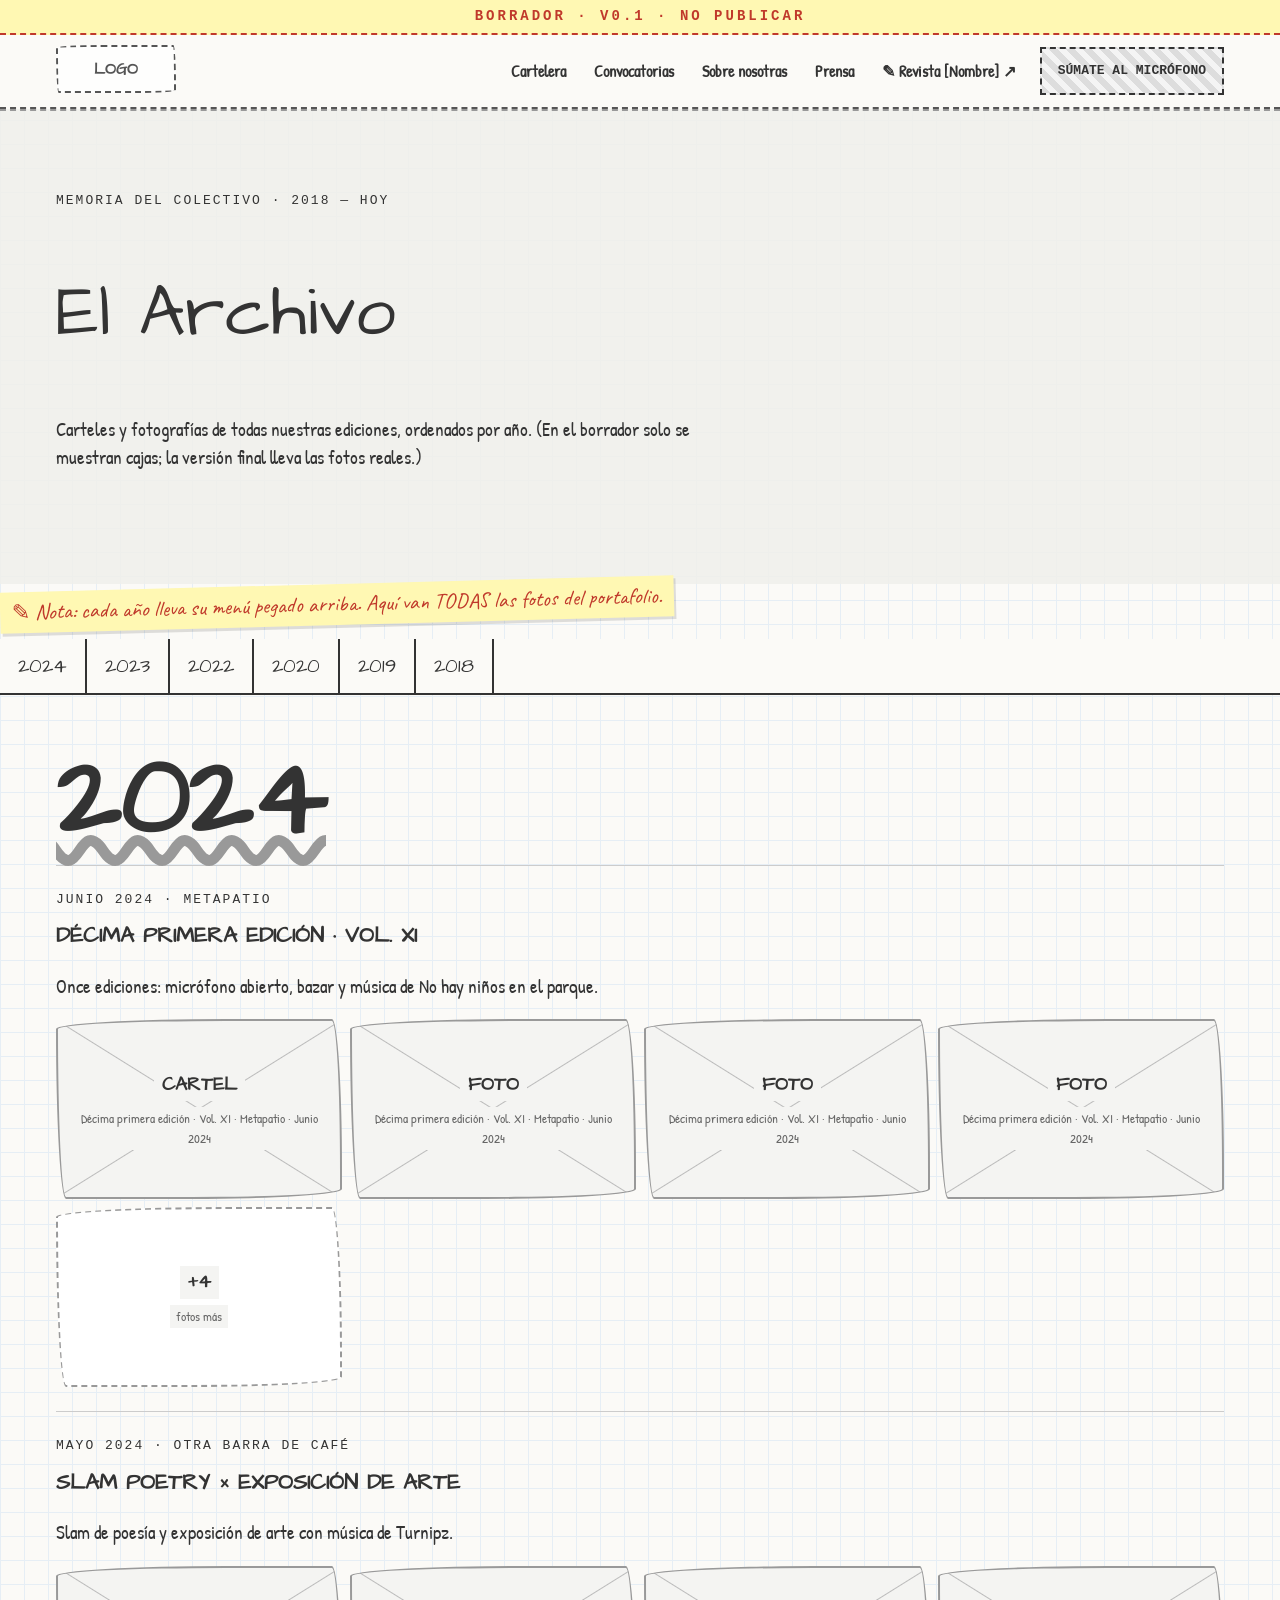
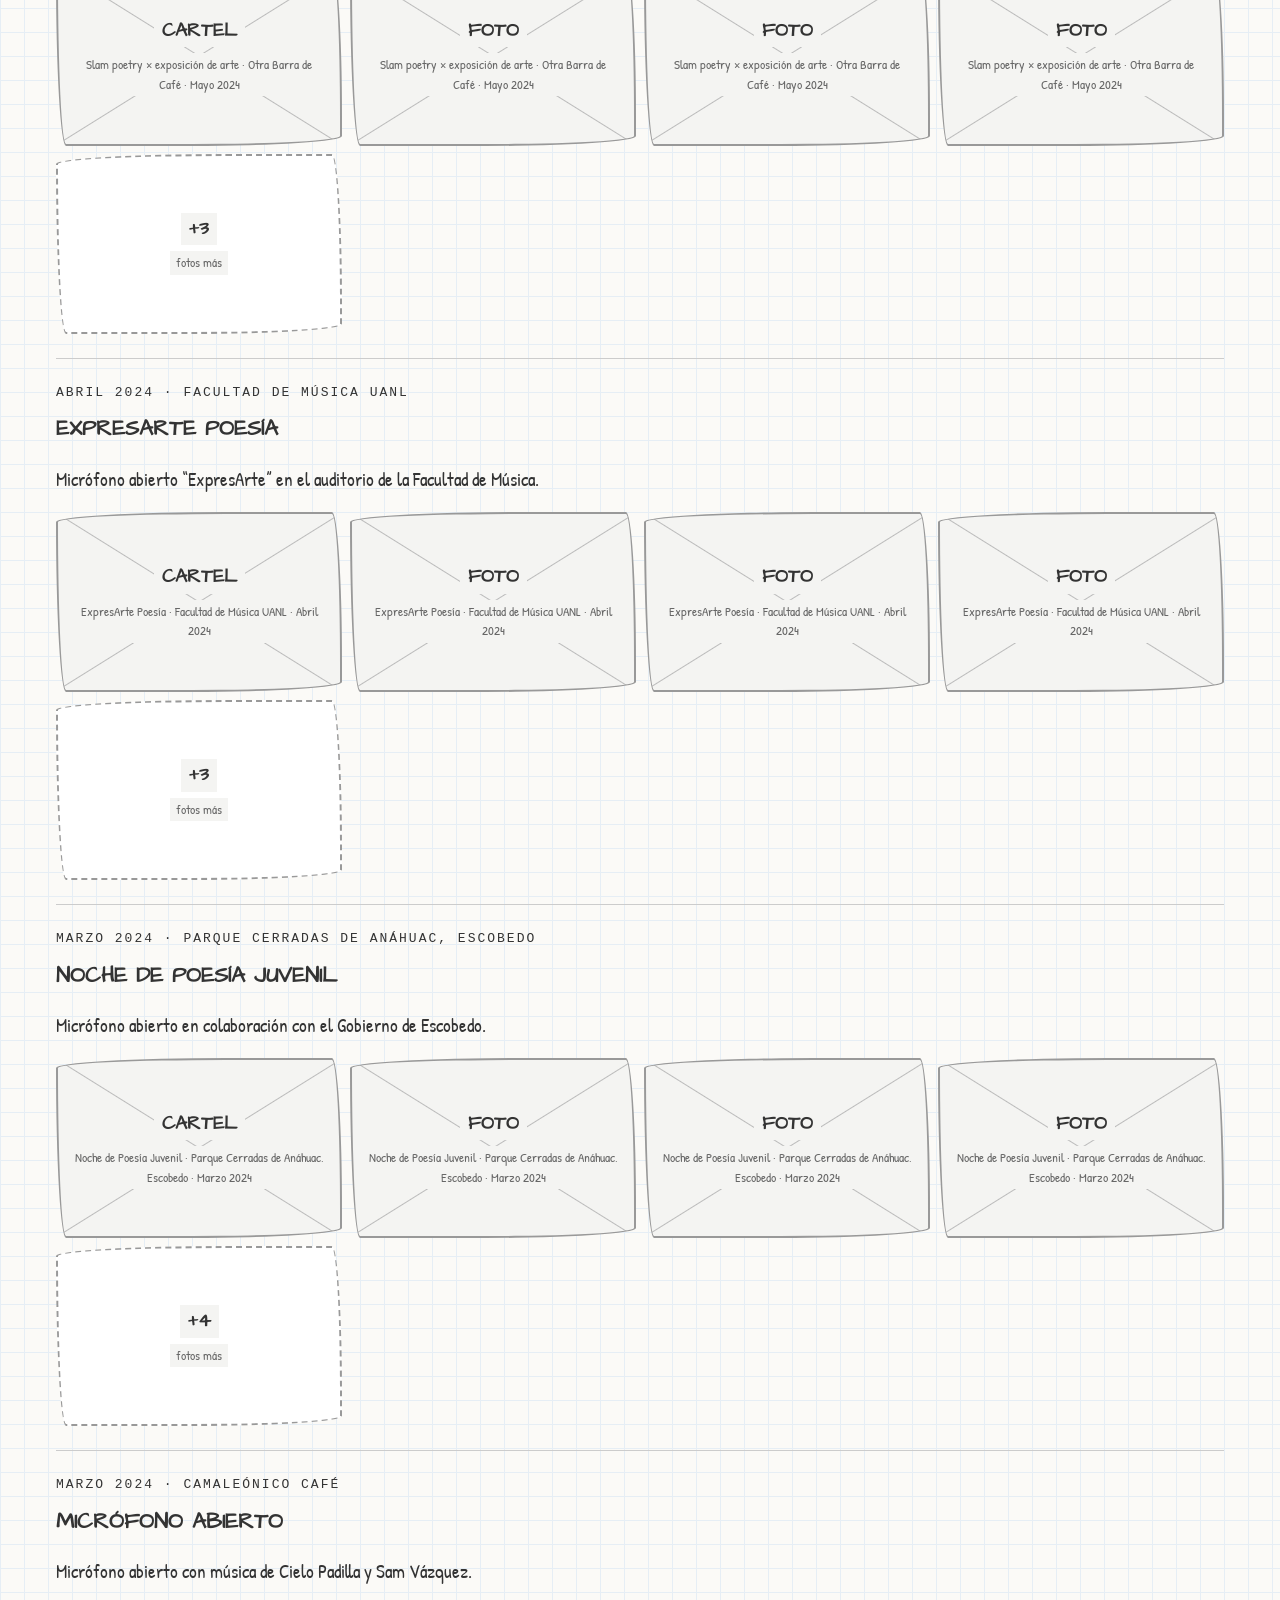
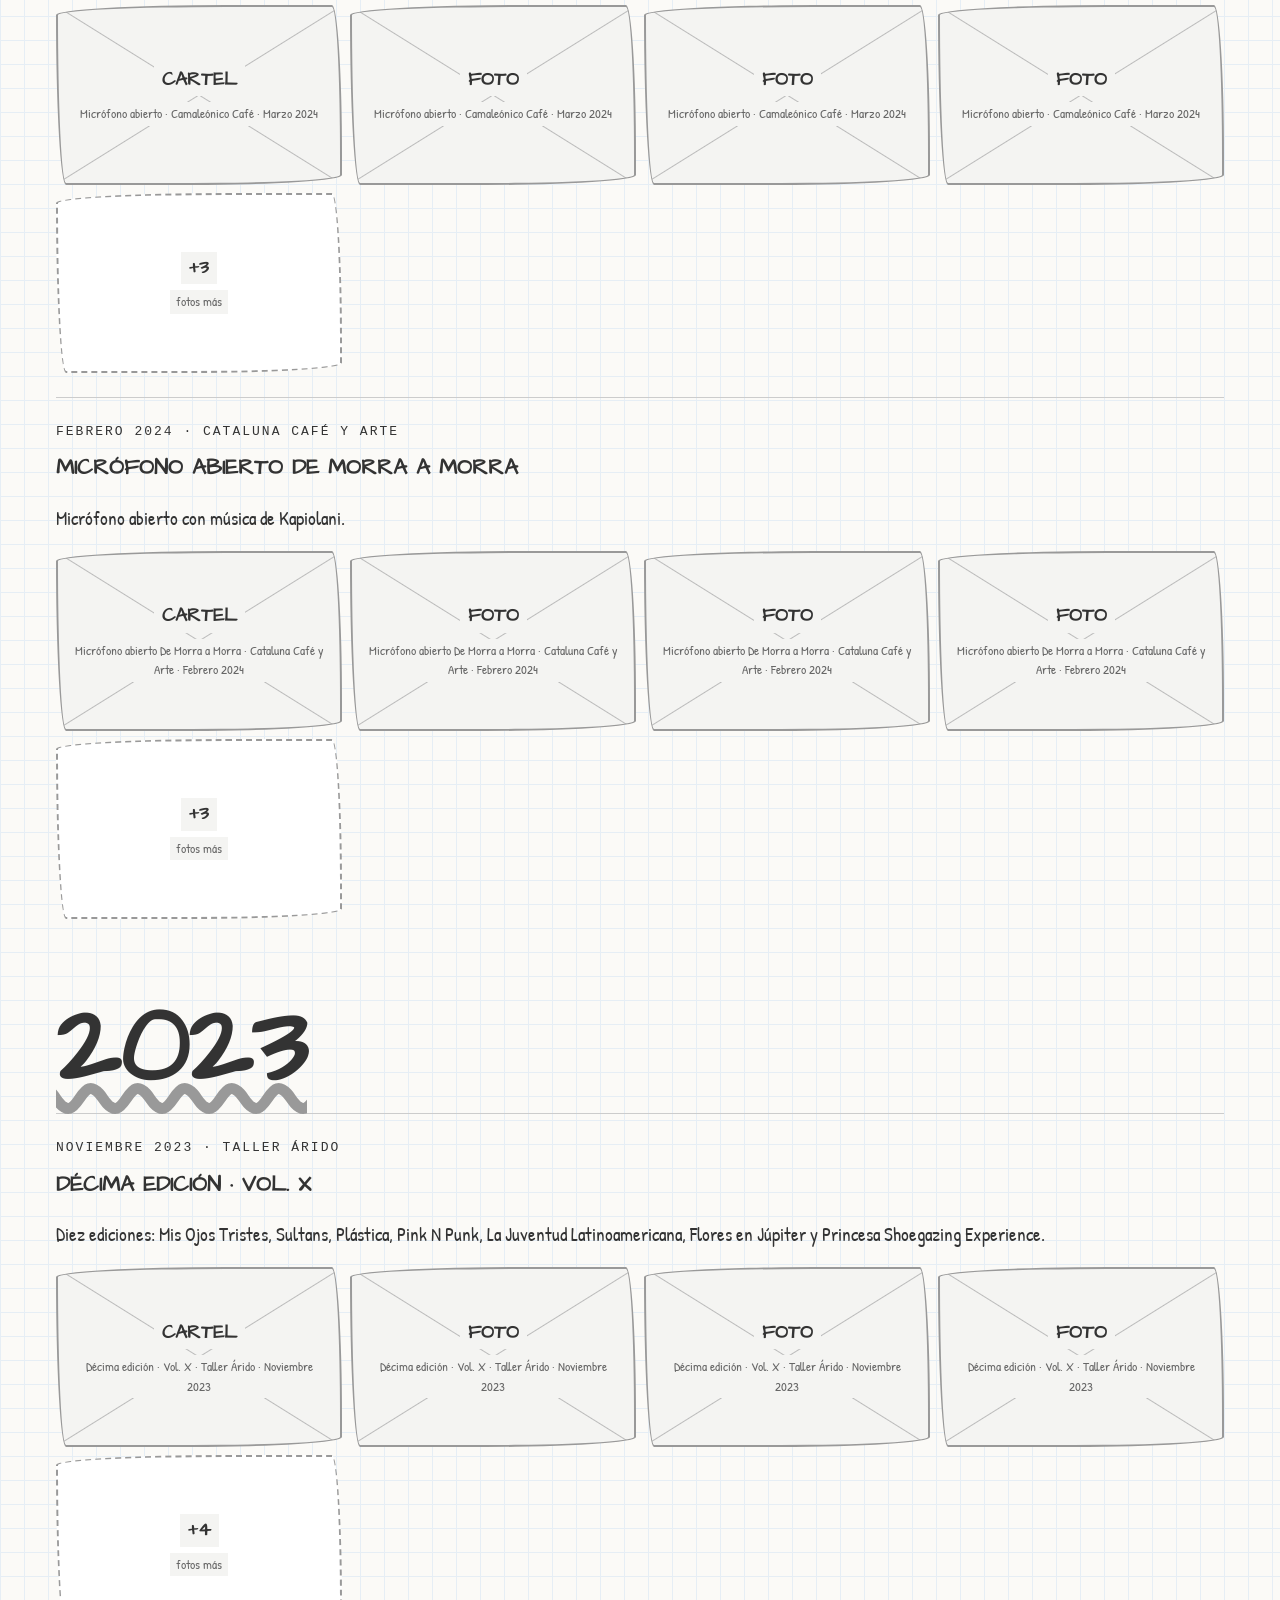
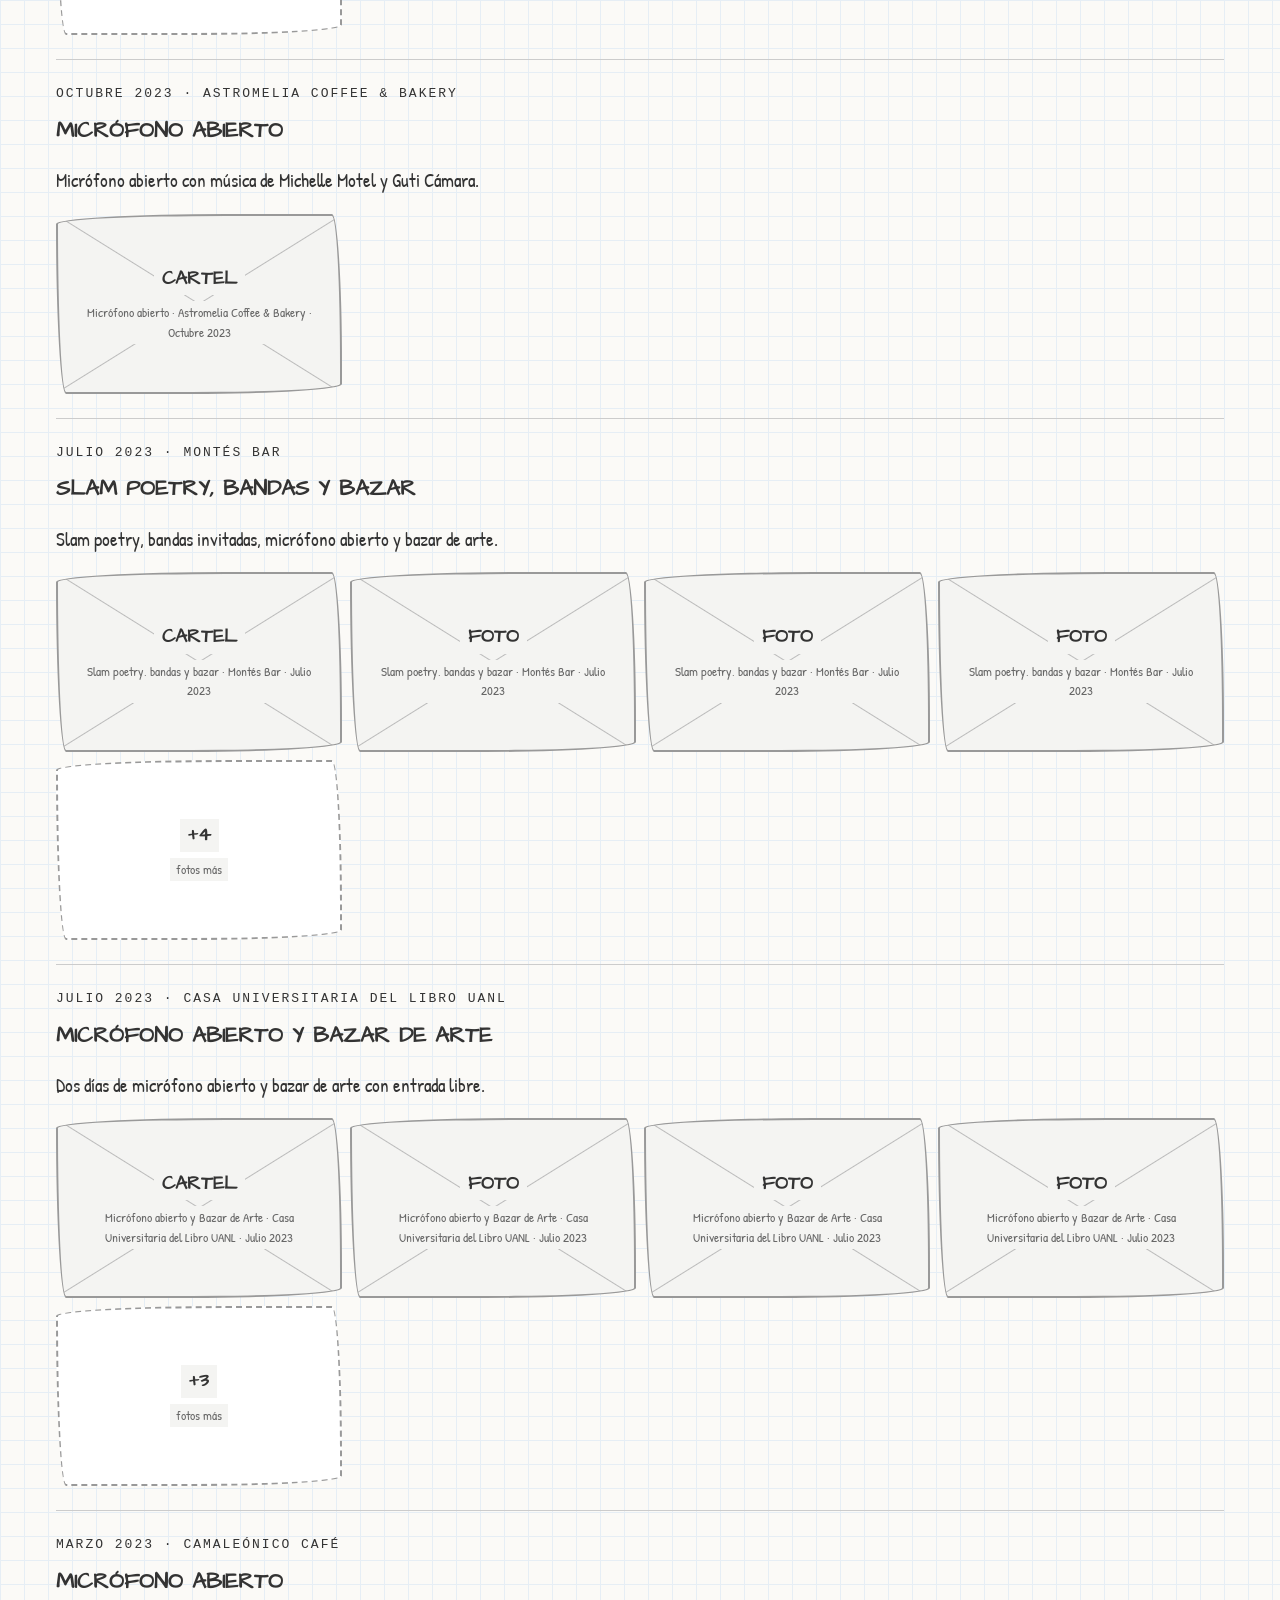
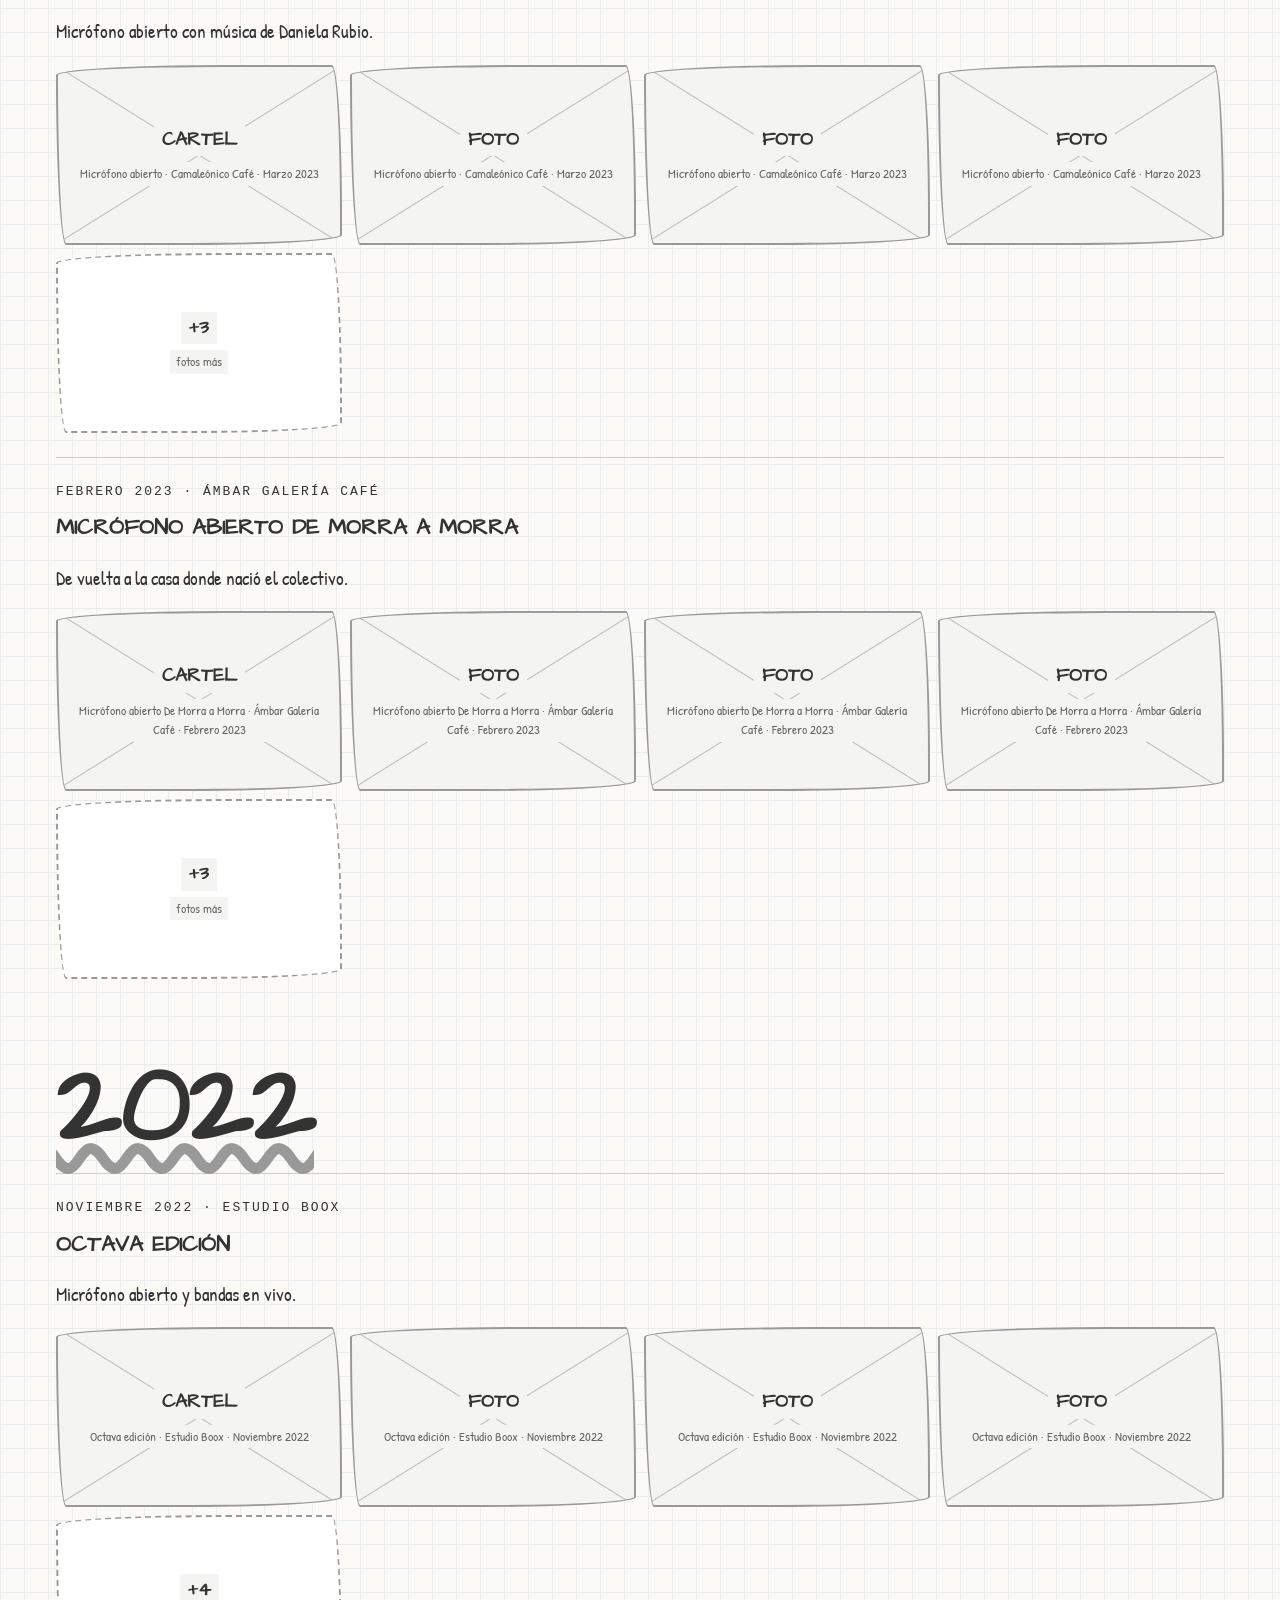
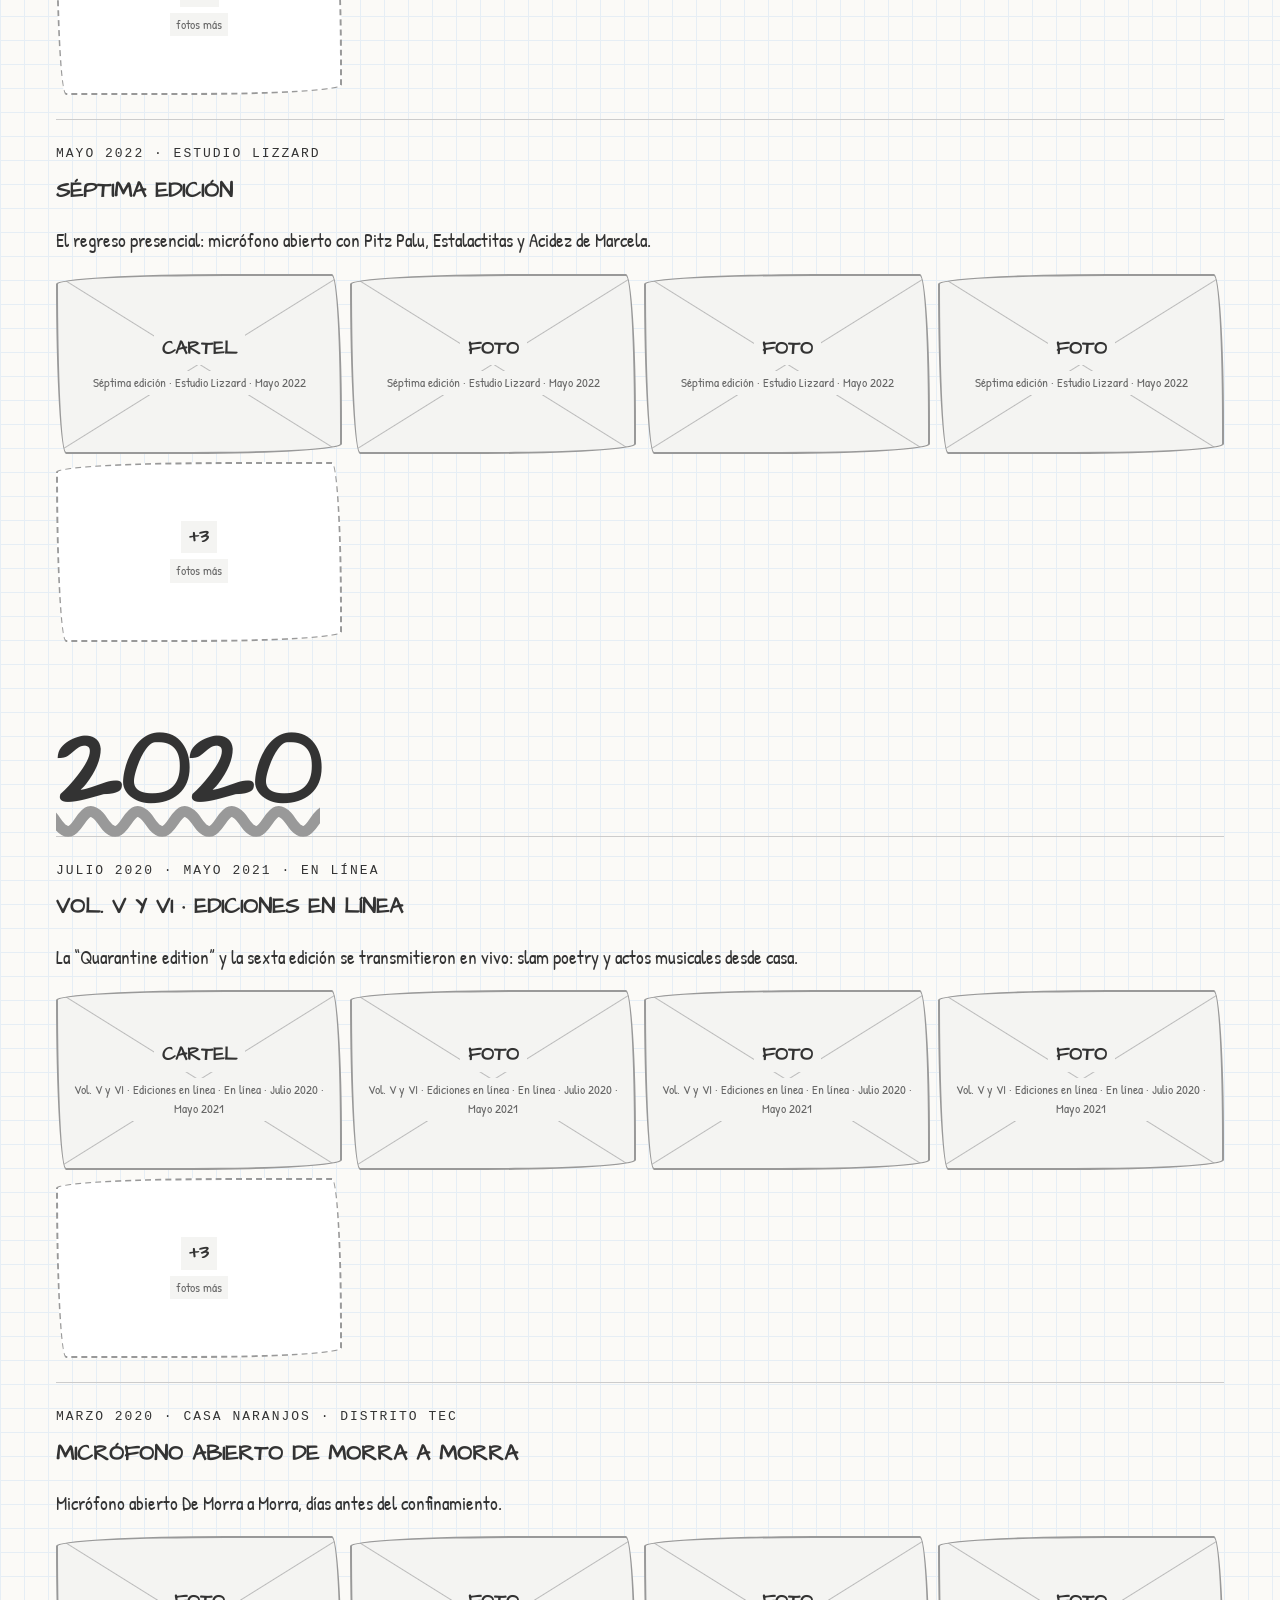
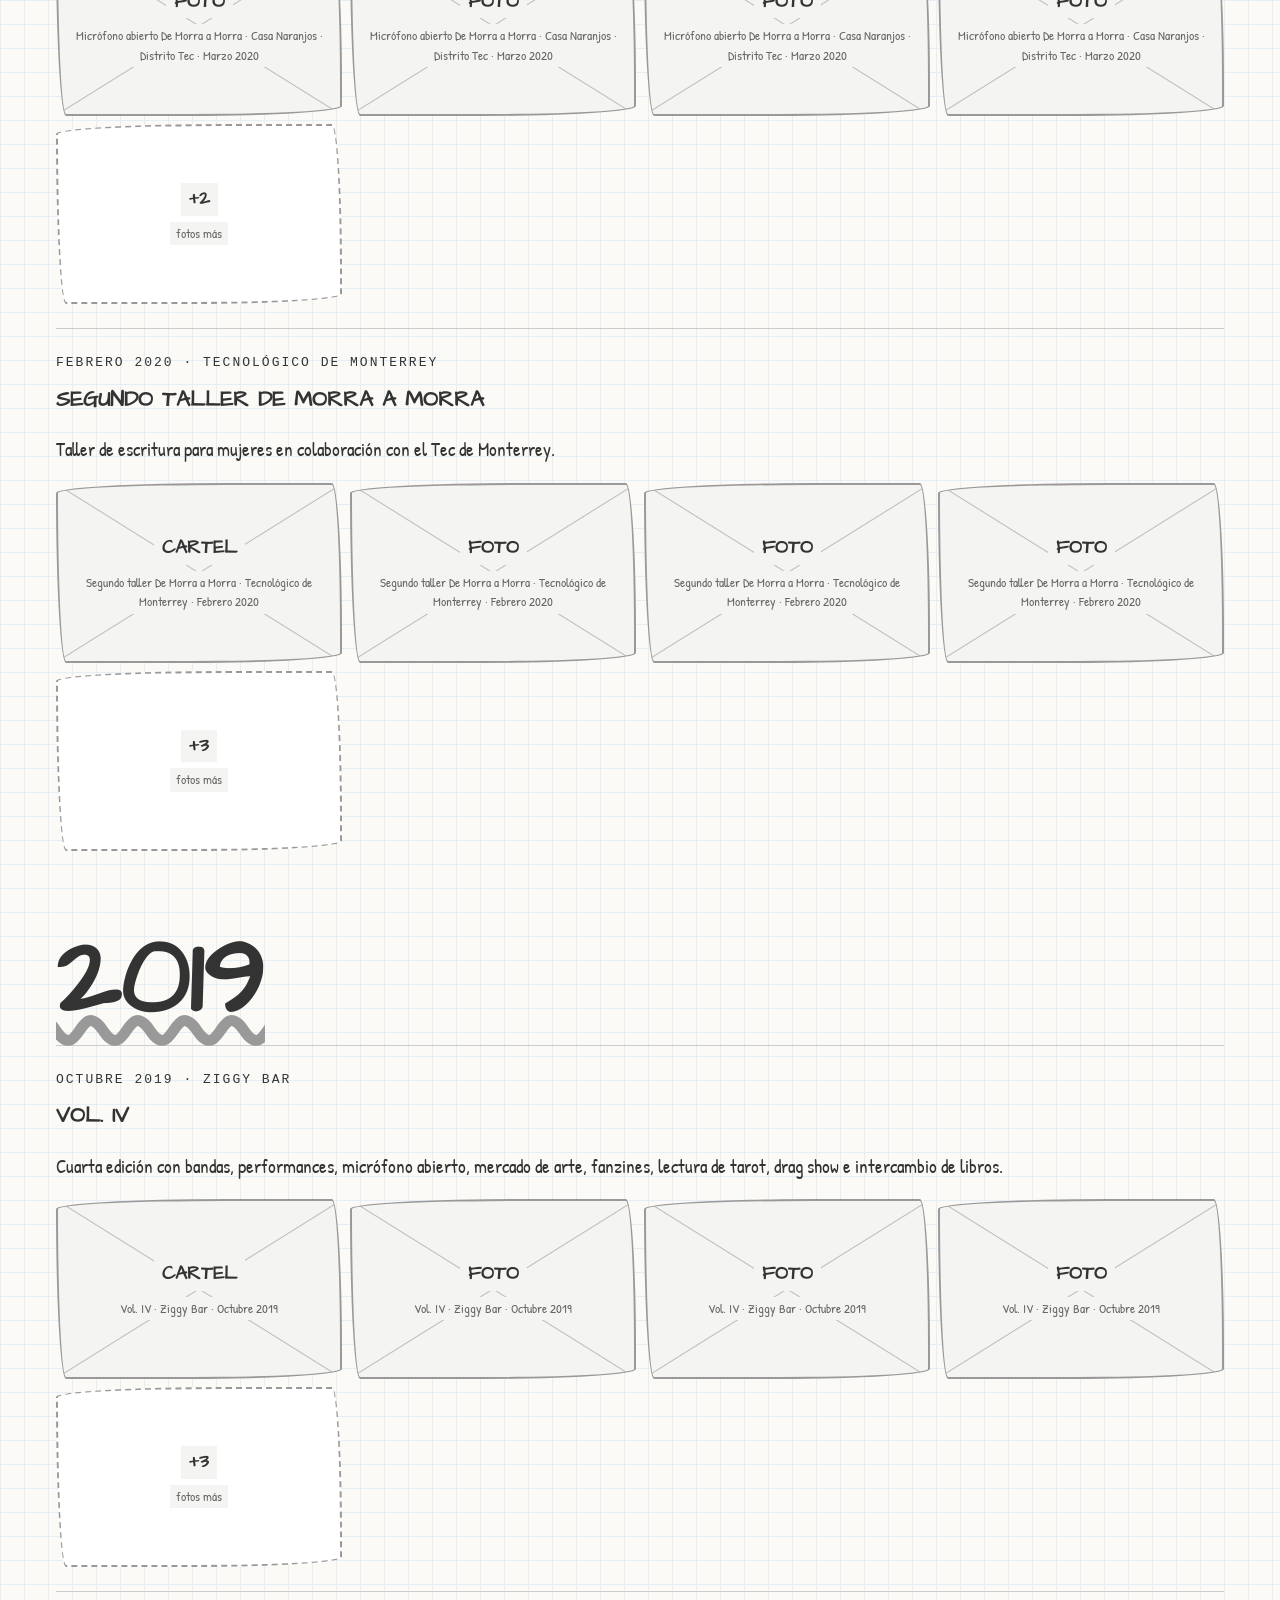
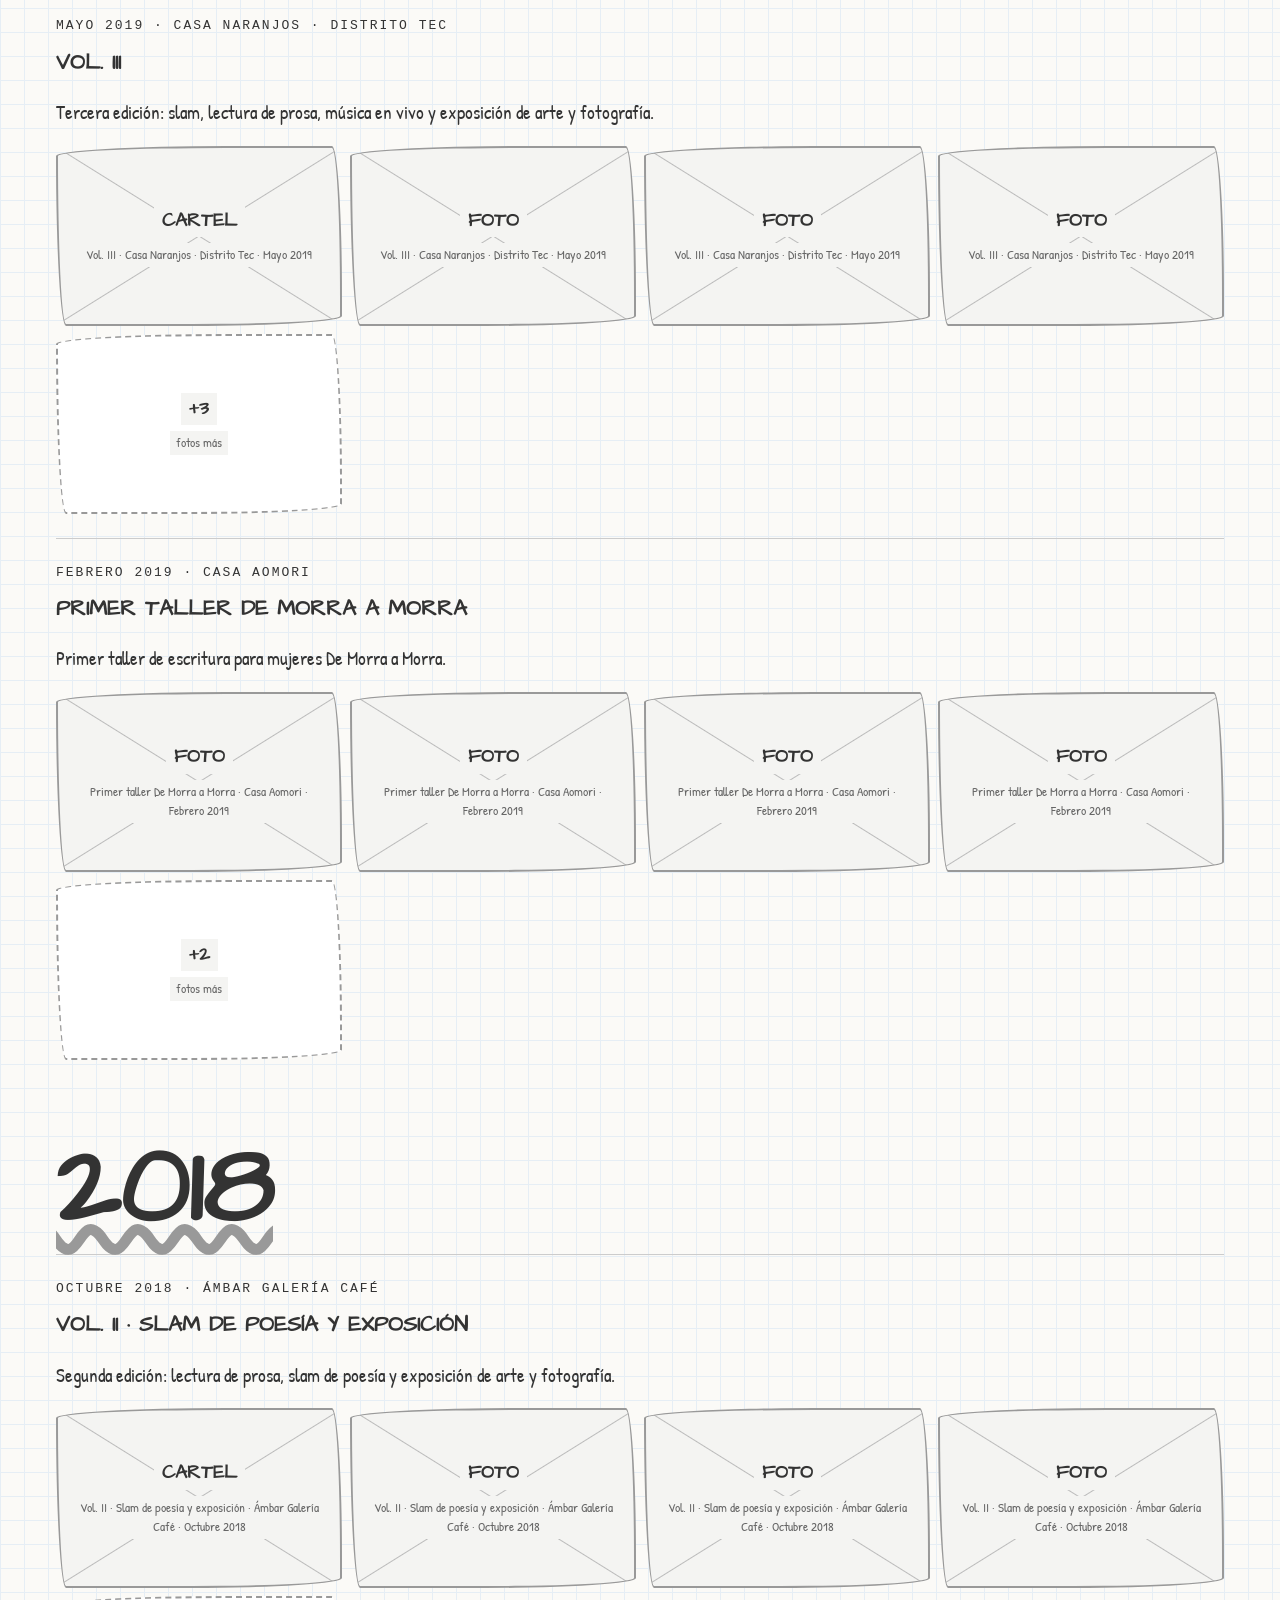
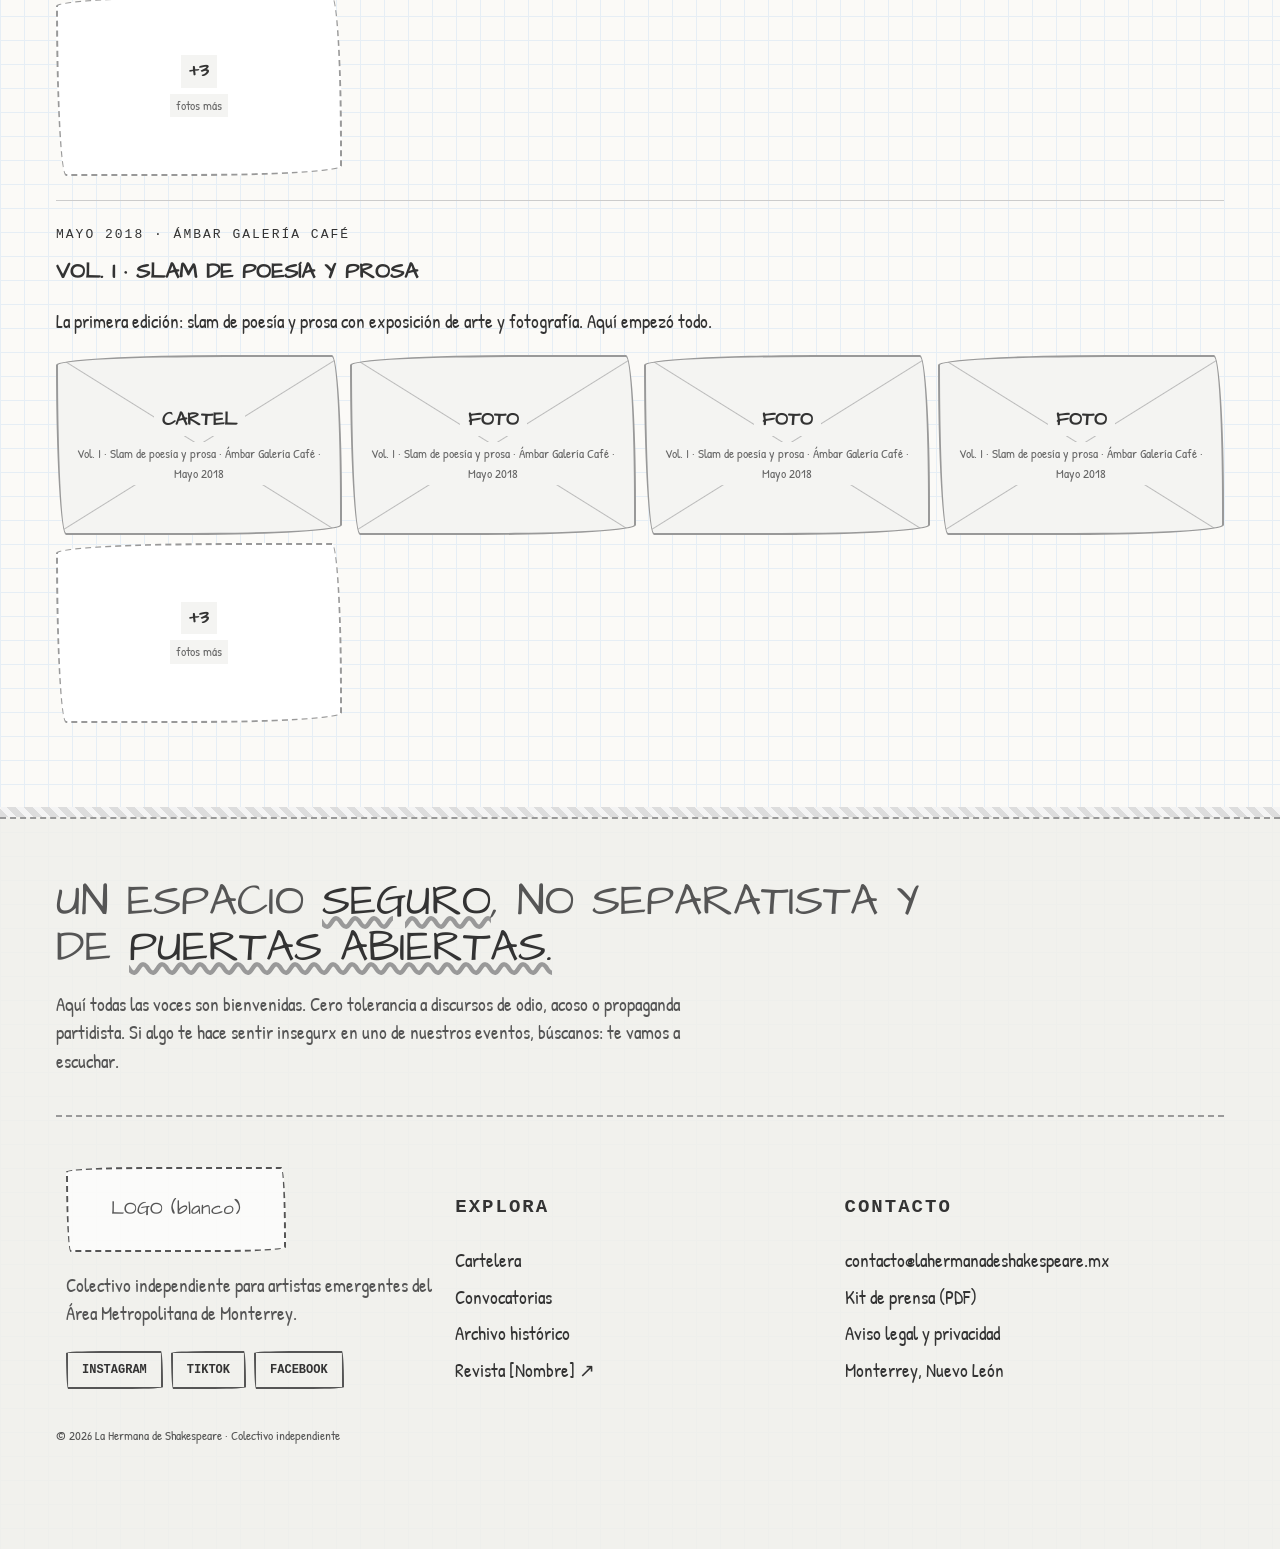
==== archivo.html @ ea5c34c9 "Agrega versión borrador del sitio Misma estructura que lhds-2 con aspecto de boceto: letra a mano, c" ====
<!DOCTYPE html>
<html lang="es">
<head>
<meta charset="UTF-8">
<meta name="viewport" content="width=device-width, initial-scale=1">
<title>Archivo histórico · La Hermana de Shakespeare</title>
<meta name="description" content="Carteles y fotografías de todas las ediciones de La Hermana de Shakespeare desde 2018.">
<link rel="icon" href="img/favicon.svg" type="image/svg+xml">
<link rel="preconnect" href="https://fonts.googleapis.com">
<link rel="preconnect" href="https://fonts.gstatic.com" crossorigin>
<link href="https://fonts.googleapis.com/css2?family=Architects+Daughter&family=Caveat:wght@500;700&family=Patrick+Hand&display=swap" rel="stylesheet">
<link rel="stylesheet" href="css/borrador.css">
</head>
<body>
<div class="sello-borrador">BORRADOR · v0.1 · no publicar</div>

<!-- Menú (W3Schools How To: Responsive Top Navigation) -->
<div class="topnav" id="myTopnav">
  <div class="contenedor">
    <a href="index.html" class="logo"><div class="logo-box nav">LOGO</div></a>
    <div class="derecha">
      <a href="index.html#cartelera">Cartelera</a>
      <a href="index.html#convocatorias">Convocatorias</a>
      <a href="index.html#nosotras">Sobre nosotras</a>
      <a href="index.html#prensa">Prensa</a>
      <a href="https://revista.example.com" target="_blank" title="Abre el sitio de la revista">&#9998; Revista [Nombre] &#8599;</a>
      <a href="index.html#convocatorias" class="cta degradado">Súmate al micrófono</a>
    </div>
    <a href="javascript:void(0);" class="icon" onclick="abrirMenu()">&#9776; Menú</a>
  </div>
</div>

<div class="seccion oscura">
  <div class="contenedor">
    <p class="etiqueta">Memoria del colectivo · 2018 — hoy</p>
    <h1 class="titulo gotica">El Archivo</h1>
    <p class="intro">Carteles y fotografías de todas nuestras ediciones, ordenados por año. (En el borrador solo se muestran cajas; la versión final lleva las fotos reales.)</p>
  </div>
</div>
<div class="nota">Nota: cada año lleva su menú pegado arriba. Aquí van TODAS las fotos del portafolio.</div>
<div class="anios"><a href="#y2024">2024</a><a href="#y2023">2023</a><a href="#y2022">2022</a><a href="#y2020">2020</a><a href="#y2019">2019</a><a href="#y2018">2018</a></div>

  <div id="y2024" class="contenedor">
    <h2 class="anio texto-degradado">2024</h2>
    <div class="evento-archivo">
      <p class="etiqueta">Junio 2024 · Metapatio</p>
      <h3>Décima primera edición · Vol. XI</h3>
      <p>Once ediciones: micrófono abierto, bazar y música de No hay niños en el parque.</p>
      <div class="galeria">
        <div class="foto "><b>CARTEL</b><small>Décima primera edición · Vol. XI · Metapatio · Junio 2024</small></div>
        <div class="foto "><b>FOTO</b><small>Décima primera edición · Vol. XI · Metapatio · Junio 2024</small></div>
        <div class="foto "><b>FOTO</b><small>Décima primera edición · Vol. XI · Metapatio · Junio 2024</small></div>
        <div class="foto "><b>FOTO</b><small>Décima primera edición · Vol. XI · Metapatio · Junio 2024</small></div>
        <div class="foto mas"><b>+4</b><small>fotos más</small></div>
      </div>
    </div>
    <div class="evento-archivo">
      <p class="etiqueta">Mayo 2024 · Otra Barra de Café</p>
      <h3>Slam poetry × exposición de arte</h3>
      <p>Slam de poesía y exposición de arte con música de Turnipz.</p>
      <div class="galeria">
        <div class="foto "><b>CARTEL</b><small>Slam poetry × exposición de arte · Otra Barra de Café · Mayo 2024</small></div>
        <div class="foto "><b>FOTO</b><small>Slam poetry × exposición de arte · Otra Barra de Café · Mayo 2024</small></div>
        <div class="foto "><b>FOTO</b><small>Slam poetry × exposición de arte · Otra Barra de Café · Mayo 2024</small></div>
        <div class="foto "><b>FOTO</b><small>Slam poetry × exposición de arte · Otra Barra de Café · Mayo 2024</small></div>
        <div class="foto mas"><b>+3</b><small>fotos más</small></div>
      </div>
    </div>
    <div class="evento-archivo">
      <p class="etiqueta">Abril 2024 · Facultad de Música UANL</p>
      <h3>ExpresArte Poesía</h3>
      <p>Micrófono abierto “ExpresArte” en el auditorio de la Facultad de Música.</p>
      <div class="galeria">
        <div class="foto "><b>CARTEL</b><small>ExpresArte Poesía · Facultad de Música UANL · Abril 2024</small></div>
        <div class="foto "><b>FOTO</b><small>ExpresArte Poesía · Facultad de Música UANL · Abril 2024</small></div>
        <div class="foto "><b>FOTO</b><small>ExpresArte Poesía · Facultad de Música UANL · Abril 2024</small></div>
        <div class="foto "><b>FOTO</b><small>ExpresArte Poesía · Facultad de Música UANL · Abril 2024</small></div>
        <div class="foto mas"><b>+3</b><small>fotos más</small></div>
      </div>
    </div>
    <div class="evento-archivo">
      <p class="etiqueta">Marzo 2024 · Parque Cerradas de Anáhuac, Escobedo</p>
      <h3>Noche de Poesía Juvenil</h3>
      <p>Micrófono abierto en colaboración con el Gobierno de Escobedo.</p>
      <div class="galeria">
        <div class="foto "><b>CARTEL</b><small>Noche de Poesía Juvenil · Parque Cerradas de Anáhuac, Escobedo · Marzo 2024</small></div>
        <div class="foto "><b>FOTO</b><small>Noche de Poesía Juvenil · Parque Cerradas de Anáhuac, Escobedo · Marzo 2024</small></div>
        <div class="foto "><b>FOTO</b><small>Noche de Poesía Juvenil · Parque Cerradas de Anáhuac, Escobedo · Marzo 2024</small></div>
        <div class="foto "><b>FOTO</b><small>Noche de Poesía Juvenil · Parque Cerradas de Anáhuac, Escobedo · Marzo 2024</small></div>
        <div class="foto mas"><b>+4</b><small>fotos más</small></div>
      </div>
    </div>
    <div class="evento-archivo">
      <p class="etiqueta">Marzo 2024 · Camaleónico Café</p>
      <h3>Micrófono abierto</h3>
      <p>Micrófono abierto con música de Cielo Padilla y Sam Vázquez.</p>
      <div class="galeria">
        <div class="foto "><b>CARTEL</b><small>Micrófono abierto · Camaleónico Café · Marzo 2024</small></div>
        <div class="foto "><b>FOTO</b><small>Micrófono abierto · Camaleónico Café · Marzo 2024</small></div>
        <div class="foto "><b>FOTO</b><small>Micrófono abierto · Camaleónico Café · Marzo 2024</small></div>
        <div class="foto "><b>FOTO</b><small>Micrófono abierto · Camaleónico Café · Marzo 2024</small></div>
        <div class="foto mas"><b>+3</b><small>fotos más</small></div>
      </div>
    </div>
    <div class="evento-archivo">
      <p class="etiqueta">Febrero 2024 · Cataluna Café y Arte</p>
      <h3>Micrófono abierto De Morra a Morra</h3>
      <p>Micrófono abierto con música de Kapiolani.</p>
      <div class="galeria">
        <div class="foto "><b>CARTEL</b><small>Micrófono abierto De Morra a Morra · Cataluna Café y Arte · Febrero 2024</small></div>
        <div class="foto "><b>FOTO</b><small>Micrófono abierto De Morra a Morra · Cataluna Café y Arte · Febrero 2024</small></div>
        <div class="foto "><b>FOTO</b><small>Micrófono abierto De Morra a Morra · Cataluna Café y Arte · Febrero 2024</small></div>
        <div class="foto "><b>FOTO</b><small>Micrófono abierto De Morra a Morra · Cataluna Café y Arte · Febrero 2024</small></div>
        <div class="foto mas"><b>+3</b><small>fotos más</small></div>
      </div>
    </div>
  </div>
  <div id="y2023" class="contenedor">
    <h2 class="anio texto-degradado">2023</h2>
    <div class="evento-archivo">
      <p class="etiqueta">Noviembre 2023 · Taller Árido</p>
      <h3>Décima edición · Vol. X</h3>
      <p>Diez ediciones: Mis Ojos Tristes, Sultans, Plástica, Pink N Punk, La Juventud Latinoamericana, Flores en Júpiter y Princesa Shoegazing Experience.</p>
      <div class="galeria">
        <div class="foto "><b>CARTEL</b><small>Décima edición · Vol. X · Taller Árido · Noviembre 2023</small></div>
        <div class="foto "><b>FOTO</b><small>Décima edición · Vol. X · Taller Árido · Noviembre 2023</small></div>
        <div class="foto "><b>FOTO</b><small>Décima edición · Vol. X · Taller Árido · Noviembre 2023</small></div>
        <div class="foto "><b>FOTO</b><small>Décima edición · Vol. X · Taller Árido · Noviembre 2023</small></div>
        <div class="foto mas"><b>+4</b><small>fotos más</small></div>
      </div>
    </div>
    <div class="evento-archivo">
      <p class="etiqueta">Octubre 2023 · Astromelia Coffee &amp; Bakery</p>
      <h3>Micrófono abierto</h3>
      <p>Micrófono abierto con música de Michelle Motel y Guti Cámara.</p>
      <div class="galeria">
        <div class="foto "><b>CARTEL</b><small>Micrófono abierto · Astromelia Coffee &amp; Bakery · Octubre 2023</small></div>
      </div>
    </div>
    <div class="evento-archivo">
      <p class="etiqueta">Julio 2023 · Montés Bar</p>
      <h3>Slam poetry, bandas y bazar</h3>
      <p>Slam poetry, bandas invitadas, micrófono abierto y bazar de arte.</p>
      <div class="galeria">
        <div class="foto "><b>CARTEL</b><small>Slam poetry, bandas y bazar · Montés Bar · Julio 2023</small></div>
        <div class="foto "><b>FOTO</b><small>Slam poetry, bandas y bazar · Montés Bar · Julio 2023</small></div>
        <div class="foto "><b>FOTO</b><small>Slam poetry, bandas y bazar · Montés Bar · Julio 2023</small></div>
        <div class="foto "><b>FOTO</b><small>Slam poetry, bandas y bazar · Montés Bar · Julio 2023</small></div>
        <div class="foto mas"><b>+4</b><small>fotos más</small></div>
      </div>
    </div>
    <div class="evento-archivo">
      <p class="etiqueta">Julio 2023 · Casa Universitaria del Libro UANL</p>
      <h3>Micrófono abierto y Bazar de Arte</h3>
      <p>Dos días de micrófono abierto y bazar de arte con entrada libre.</p>
      <div class="galeria">
        <div class="foto "><b>CARTEL</b><small>Micrófono abierto y Bazar de Arte · Casa Universitaria del Libro UANL · Julio 2023</small></div>
        <div class="foto "><b>FOTO</b><small>Micrófono abierto y Bazar de Arte · Casa Universitaria del Libro UANL · Julio 2023</small></div>
        <div class="foto "><b>FOTO</b><small>Micrófono abierto y Bazar de Arte · Casa Universitaria del Libro UANL · Julio 2023</small></div>
        <div class="foto "><b>FOTO</b><small>Micrófono abierto y Bazar de Arte · Casa Universitaria del Libro UANL · Julio 2023</small></div>
        <div class="foto mas"><b>+3</b><small>fotos más</small></div>
      </div>
    </div>
    <div class="evento-archivo">
      <p class="etiqueta">Marzo 2023 · Camaleónico Café</p>
      <h3>Micrófono abierto</h3>
      <p>Micrófono abierto con música de Daniela Rubio.</p>
      <div class="galeria">
        <div class="foto "><b>CARTEL</b><small>Micrófono abierto · Camaleónico Café · Marzo 2023</small></div>
        <div class="foto "><b>FOTO</b><small>Micrófono abierto · Camaleónico Café · Marzo 2023</small></div>
        <div class="foto "><b>FOTO</b><small>Micrófono abierto · Camaleónico Café · Marzo 2023</small></div>
        <div class="foto "><b>FOTO</b><small>Micrófono abierto · Camaleónico Café · Marzo 2023</small></div>
        <div class="foto mas"><b>+3</b><small>fotos más</small></div>
      </div>
    </div>
    <div class="evento-archivo">
      <p class="etiqueta">Febrero 2023 · Ámbar Galería Café</p>
      <h3>Micrófono abierto De Morra a Morra</h3>
      <p>De vuelta a la casa donde nació el colectivo.</p>
      <div class="galeria">
        <div class="foto "><b>CARTEL</b><small>Micrófono abierto De Morra a Morra · Ámbar Galería Café · Febrero 2023</small></div>
        <div class="foto "><b>FOTO</b><small>Micrófono abierto De Morra a Morra · Ámbar Galería Café · Febrero 2023</small></div>
        <div class="foto "><b>FOTO</b><small>Micrófono abierto De Morra a Morra · Ámbar Galería Café · Febrero 2023</small></div>
        <div class="foto "><b>FOTO</b><small>Micrófono abierto De Morra a Morra · Ámbar Galería Café · Febrero 2023</small></div>
        <div class="foto mas"><b>+3</b><small>fotos más</small></div>
      </div>
    </div>
  </div>
  <div id="y2022" class="contenedor">
    <h2 class="anio texto-degradado">2022</h2>
    <div class="evento-archivo">
      <p class="etiqueta">Noviembre 2022 · Estudio Boox</p>
      <h3>Octava edición</h3>
      <p>Micrófono abierto y bandas en vivo.</p>
      <div class="galeria">
        <div class="foto "><b>CARTEL</b><small>Octava edición · Estudio Boox · Noviembre 2022</small></div>
        <div class="foto "><b>FOTO</b><small>Octava edición · Estudio Boox · Noviembre 2022</small></div>
        <div class="foto "><b>FOTO</b><small>Octava edición · Estudio Boox · Noviembre 2022</small></div>
        <div class="foto "><b>FOTO</b><small>Octava edición · Estudio Boox · Noviembre 2022</small></div>
        <div class="foto mas"><b>+4</b><small>fotos más</small></div>
      </div>
    </div>
    <div class="evento-archivo">
      <p class="etiqueta">Mayo 2022 · Estudio Lizzard</p>
      <h3>Séptima edición</h3>
      <p>El regreso presencial: micrófono abierto con Pitz Palu, Estalactitas y Acidez de Marcela.</p>
      <div class="galeria">
        <div class="foto "><b>CARTEL</b><small>Séptima edición · Estudio Lizzard · Mayo 2022</small></div>
        <div class="foto "><b>FOTO</b><small>Séptima edición · Estudio Lizzard · Mayo 2022</small></div>
        <div class="foto "><b>FOTO</b><small>Séptima edición · Estudio Lizzard · Mayo 2022</small></div>
        <div class="foto "><b>FOTO</b><small>Séptima edición · Estudio Lizzard · Mayo 2022</small></div>
        <div class="foto mas"><b>+3</b><small>fotos más</small></div>
      </div>
    </div>
  </div>
  <div id="y2020" class="contenedor">
    <h2 class="anio texto-degradado">2020</h2>
    <div class="evento-archivo">
      <p class="etiqueta">Julio 2020 · Mayo 2021 · En línea</p>
      <h3>Vol. V y VI · Ediciones en línea</h3>
      <p>La “Quarantine edition” y la sexta edición se transmitieron en vivo: slam poetry y actos musicales desde casa.</p>
      <div class="galeria">
        <div class="foto "><b>CARTEL</b><small>Vol. V y VI · Ediciones en línea · En línea · Julio 2020 · Mayo 2021</small></div>
        <div class="foto "><b>FOTO</b><small>Vol. V y VI · Ediciones en línea · En línea · Julio 2020 · Mayo 2021</small></div>
        <div class="foto "><b>FOTO</b><small>Vol. V y VI · Ediciones en línea · En línea · Julio 2020 · Mayo 2021</small></div>
        <div class="foto "><b>FOTO</b><small>Vol. V y VI · Ediciones en línea · En línea · Julio 2020 · Mayo 2021</small></div>
        <div class="foto mas"><b>+3</b><small>fotos más</small></div>
      </div>
    </div>
    <div class="evento-archivo">
      <p class="etiqueta">Marzo 2020 · Casa Naranjos · Distrito Tec</p>
      <h3>Micrófono abierto De Morra a Morra</h3>
      <p>Micrófono abierto De Morra a Morra, días antes del confinamiento.</p>
      <div class="galeria">
        <div class="foto "><b>FOTO</b><small>Micrófono abierto De Morra a Morra · Casa Naranjos · Distrito Tec · Marzo 2020</small></div>
        <div class="foto "><b>FOTO</b><small>Micrófono abierto De Morra a Morra · Casa Naranjos · Distrito Tec · Marzo 2020</small></div>
        <div class="foto "><b>FOTO</b><small>Micrófono abierto De Morra a Morra · Casa Naranjos · Distrito Tec · Marzo 2020</small></div>
        <div class="foto "><b>FOTO</b><small>Micrófono abierto De Morra a Morra · Casa Naranjos · Distrito Tec · Marzo 2020</small></div>
        <div class="foto mas"><b>+2</b><small>fotos más</small></div>
      </div>
    </div>
    <div class="evento-archivo">
      <p class="etiqueta">Febrero 2020 · Tecnológico de Monterrey</p>
      <h3>Segundo taller De Morra a Morra</h3>
      <p>Taller de escritura para mujeres en colaboración con el Tec de Monterrey.</p>
      <div class="galeria">
        <div class="foto "><b>CARTEL</b><small>Segundo taller De Morra a Morra · Tecnológico de Monterrey · Febrero 2020</small></div>
        <div class="foto "><b>FOTO</b><small>Segundo taller De Morra a Morra · Tecnológico de Monterrey · Febrero 2020</small></div>
        <div class="foto "><b>FOTO</b><small>Segundo taller De Morra a Morra · Tecnológico de Monterrey · Febrero 2020</small></div>
        <div class="foto "><b>FOTO</b><small>Segundo taller De Morra a Morra · Tecnológico de Monterrey · Febrero 2020</small></div>
        <div class="foto mas"><b>+3</b><small>fotos más</small></div>
      </div>
    </div>
  </div>
  <div id="y2019" class="contenedor">
    <h2 class="anio texto-degradado">2019</h2>
    <div class="evento-archivo">
      <p class="etiqueta">Octubre 2019 · Ziggy Bar</p>
      <h3>Vol. IV</h3>
      <p>Cuarta edición con bandas, performances, micrófono abierto, mercado de arte, fanzines, lectura de tarot, drag show e intercambio de libros.</p>
      <div class="galeria">
        <div class="foto "><b>CARTEL</b><small>Vol. IV · Ziggy Bar · Octubre 2019</small></div>
        <div class="foto "><b>FOTO</b><small>Vol. IV · Ziggy Bar · Octubre 2019</small></div>
        <div class="foto "><b>FOTO</b><small>Vol. IV · Ziggy Bar · Octubre 2019</small></div>
        <div class="foto "><b>FOTO</b><small>Vol. IV · Ziggy Bar · Octubre 2019</small></div>
        <div class="foto mas"><b>+3</b><small>fotos más</small></div>
      </div>
    </div>
    <div class="evento-archivo">
      <p class="etiqueta">Mayo 2019 · Casa Naranjos · Distrito Tec</p>
      <h3>Vol. III</h3>
      <p>Tercera edición: slam, lectura de prosa, música en vivo y exposición de arte y fotografía.</p>
      <div class="galeria">
        <div class="foto "><b>CARTEL</b><small>Vol. III · Casa Naranjos · Distrito Tec · Mayo 2019</small></div>
        <div class="foto "><b>FOTO</b><small>Vol. III · Casa Naranjos · Distrito Tec · Mayo 2019</small></div>
        <div class="foto "><b>FOTO</b><small>Vol. III · Casa Naranjos · Distrito Tec · Mayo 2019</small></div>
        <div class="foto "><b>FOTO</b><small>Vol. III · Casa Naranjos · Distrito Tec · Mayo 2019</small></div>
        <div class="foto mas"><b>+3</b><small>fotos más</small></div>
      </div>
    </div>
    <div class="evento-archivo">
      <p class="etiqueta">Febrero 2019 · Casa Aomori</p>
      <h3>Primer taller De Morra a Morra</h3>
      <p>Primer taller de escritura para mujeres De Morra a Morra.</p>
      <div class="galeria">
        <div class="foto "><b>FOTO</b><small>Primer taller De Morra a Morra · Casa Aomori · Febrero 2019</small></div>
        <div class="foto "><b>FOTO</b><small>Primer taller De Morra a Morra · Casa Aomori · Febrero 2019</small></div>
        <div class="foto "><b>FOTO</b><small>Primer taller De Morra a Morra · Casa Aomori · Febrero 2019</small></div>
        <div class="foto "><b>FOTO</b><small>Primer taller De Morra a Morra · Casa Aomori · Febrero 2019</small></div>
        <div class="foto mas"><b>+2</b><small>fotos más</small></div>
      </div>
    </div>
  </div>
  <div id="y2018" class="contenedor">
    <h2 class="anio texto-degradado">2018</h2>
    <div class="evento-archivo">
      <p class="etiqueta">Octubre 2018 · Ámbar Galería Café</p>
      <h3>Vol. II · Slam de poesía y exposición</h3>
      <p>Segunda edición: lectura de prosa, slam de poesía y exposición de arte y fotografía.</p>
      <div class="galeria">
        <div class="foto "><b>CARTEL</b><small>Vol. II · Slam de poesía y exposición · Ámbar Galería Café · Octubre 2018</small></div>
        <div class="foto "><b>FOTO</b><small>Vol. II · Slam de poesía y exposición · Ámbar Galería Café · Octubre 2018</small></div>
        <div class="foto "><b>FOTO</b><small>Vol. II · Slam de poesía y exposición · Ámbar Galería Café · Octubre 2018</small></div>
        <div class="foto "><b>FOTO</b><small>Vol. II · Slam de poesía y exposición · Ámbar Galería Café · Octubre 2018</small></div>
        <div class="foto mas"><b>+3</b><small>fotos más</small></div>
      </div>
    </div>
    <div class="evento-archivo">
      <p class="etiqueta">Mayo 2018 · Ámbar Galería Café</p>
      <h3>Vol. I · Slam de poesía y prosa</h3>
      <p>La primera edición: slam de poesía y prosa con exposición de arte y fotografía. Aquí empezó todo.</p>
      <div class="galeria">
        <div class="foto "><b>CARTEL</b><small>Vol. I · Slam de poesía y prosa · Ámbar Galería Café · Mayo 2018</small></div>
        <div class="foto "><b>FOTO</b><small>Vol. I · Slam de poesía y prosa · Ámbar Galería Café · Mayo 2018</small></div>
        <div class="foto "><b>FOTO</b><small>Vol. I · Slam de poesía y prosa · Ámbar Galería Café · Mayo 2018</small></div>
        <div class="foto "><b>FOTO</b><small>Vol. I · Slam de poesía y prosa · Ámbar Galería Café · Mayo 2018</small></div>
        <div class="foto mas"><b>+3</b><small>fotos más</small></div>
      </div>
    </div>
  </div>
<div style="height:60px"></div>

<!-- Pie de página -->
<div class="degradado" style="height:10px"></div>
<footer class="footer">
  <div class="contenedor">
    <p class="manifiesto">Un espacio <span class="texto-degradado">seguro</span>, no separatista y de <span class="texto-degradado">puertas abiertas.</span></p>
    <p style="max-width:650px;color:#b9b3a7">Aquí todas las voces son bienvenidas. Cero tolerancia a discursos de odio, acoso o propaganda partidista. Si algo te hace sentir insegurx en uno de nuestros eventos, búscanos: te vamos a escuchar.</p>
    <hr style="border-color:#333;margin:40px 0">
    <div class="row">
      <div class="column">
        <div class="logo-box chico">LOGO (blanco)</div>
        <p style="color:#b9b3a7">Colectivo independiente para artistas emergentes del Área Metropolitana de Monterrey.</p>
        <!-- [POR CONFIRMAR] enlaces de redes sociales -->
        <a class="boton boton-borde boton-chico" href="https://www.instagram.com/" target="_blank">Instagram</a>
        <a class="boton boton-borde boton-chico" href="https://www.tiktok.com/" target="_blank">TikTok</a>
        <a class="boton boton-borde boton-chico" href="https://www.facebook.com/" target="_blank">Facebook</a>
      </div>
      <div class="column">
        <h4>Explora</h4>
        <ul>
          <li><a href="index.html#cartelera">Cartelera</a></li>
          <li><a href="index.html#convocatorias">Convocatorias</a></li>
          <li><a href="archivo.html">Archivo histórico</a></li>
          <li><a href="https://revista.example.com" target="_blank">Revista [Nombre] &#8599;</a></li>
        </ul>
      </div>
      <div class="column">
        <h4>Contacto</h4>
        <ul>
          <!-- [POR CONFIRMAR] correo del colectivo -->
          <li><a href="mailto:contacto@lahermanadeshakespeare.mx">contacto@lahermanadeshakespeare.mx</a></li>
          <li><a href="#">Kit de prensa (PDF)</a></li>
          <li><a href="aviso-legal.html">Aviso legal y privacidad</a></li>
          <li>Monterrey, Nuevo León</li>
        </ul>
      </div>
    </div>
    <p style="color:#8f897e;font-size:13px">© 2026 La Hermana de Shakespeare · Colectivo independiente</p>
  </div>
</footer>


<script src="js/script.js"></script>
</body>
</html>
---- css/borrador.css ----
/* =====================================================
   La Hermana de Shakespeare - estilos (VERSIÓN BORRADOR)
   Misma estructura que lhds-2; al final del archivo está
   la capa de "boceto" que lo hace ver como borrador.
   Basado en ejemplos de W3Schools (CSS Tutorial y "How To").
   Cada bloque dice de qué ejemplo viene.
   ===================================================== */

/* ---------- Básicos (W3Schools: CSS Box Sizing, CSS Fonts) ---------- */
* {
  box-sizing: border-box;
}

body {
  margin: 0;
  font-family: "Patrick Hand", "Comic Sans MS", cursive;
  font-size: 17px;
  line-height: 1.5;
  background-color: #fbfaf7;
  color: #333;
}

img {
  max-width: 100%;
}

a {
  color: inherit;
}

.contenedor {
  max-width: 1200px;
  margin: auto;
  padding: 0 16px;
}

.seccion {
  padding: 80px 0;
}

.oscura {
  background-color: #333;
  color: #fbfaf7;
}

.beige {
  background-color: #f0efeb;
}

/* Tipografías */
.gotica {
  font-family: "Architects Daughter", "Comic Sans MS", cursive;
  font-weight: normal;
  text-transform: none;
}

.etiqueta {
  font-family: "Courier New", monospace;
  font-size: 13px;
  text-transform: uppercase;
  letter-spacing: 2px;
  margin: 0 0 10px 0;
}

h2.titulo {
  font-family: "Architects Daughter", "Comic Sans MS", cursive;
  font-size: 60px;
  line-height: 1;
  text-transform: uppercase;
  margin: 0 0 16px 0;
}

.intro {
  font-size: 19px;
  max-width: 650px;
  margin-bottom: 32px;
}

/* Degradado de la marca (W3Schools: CSS Gradients) */
.degradado {
  background-image: repeating-linear-gradient(45deg, #ddd 0 6px, #f4f4f4 6px 12px);
}

.texto-degradado {
  background-image: repeating-linear-gradient(45deg, #ddd 0 6px, #f4f4f4 6px 12px);
  -webkit-background-clip: text;
  background-clip: text;
  color: transparent;
}

/* ---------- Botones (W3Schools: CSS Buttons) ---------- */
.boton {
  display: inline-block;
  background-color: #333;
  color: #fbfaf7;
  border: 2px solid #333;
  padding: 14px 22px;
  font-family: "Courier New", monospace;
  font-size: 14px;
  font-weight: bold;
  text-transform: uppercase;
  text-decoration: none;
  cursor: pointer;
  margin: 4px 4px 4px 0;
}

.boton:hover {
  background-color: #999;
  border-color: #999;
  color: white;
}

.boton-claro {
  background-color: #fbfaf7;
  color: #333;
  border-color: #fbfaf7;
}

.boton-borde {
  background-color: transparent;
  color: inherit;
  border-color: currentColor;
}

.boton-chico {
  padding: 8px 14px;
  font-size: 12px;
}

/* ---------- Menú (W3Schools How To: Responsive Top Navigation + Sticky) ---------- */
.topnav {
  position: sticky;
  top: 0;
  z-index: 10;
  background-color: #fbfaf7;
  border-bottom: 2px solid #333;
  overflow: hidden;
}

.topnav a {
  float: left;
  display: block;
  padding: 24px 14px;
  text-decoration: none;
  font-weight: bold;
  font-size: 16px;
}

.topnav a:hover {
  background-color: #333;
  color: #fbfaf7;
}

.topnav a.logo {
  padding: 10px 16px 10px 0;
}

.topnav a.logo:hover {
  background-color: transparent;
}

.topnav a.logo img {
  height: 50px;
  display: block;
}

.topnav .derecha {
  float: right;
}

.topnav a.cta {
  margin: 12px 0 12px 10px;
  padding: 12px 16px;
  font-family: "Courier New", monospace;
  font-size: 13px;
  text-transform: uppercase;
  border: 2px solid #333;
}

.topnav a.icon {
  display: none;
}

@media screen and (max-width: 900px) {
  .topnav a:not(.logo) {
    display: none;
  }
  .topnav a.icon {
    float: right;
    display: block;
  }
  .topnav.responsive a {
    float: none;
    display: block;
    text-align: left;
  }
  .topnav.responsive a.icon {
    position: absolute;
    right: 16px;
    top: 0;
  }
  .topnav.responsive a.cta {
    margin: 10px 0 16px 0;
  }
  .topnav.responsive .derecha {
    float: none;
  }
}

/* ---------- Portada (W3Schools How To: Hero Image) ---------- */
.hero-image {
  background-image:
    linear-gradient(rgba(122, 44, 240, 0.75), rgba(236, 31, 140, 0.55), rgba(14, 13, 12, 0.95)),
    url("../img/archivo/2023-07-casa-del-libro-05.jpg");
  background-size: cover;
  background-position: center;
  color: white;
  padding: 90px 0 60px 0;
}

.hero-image .logo-grande {
  width: 600px;
  max-width: 85%;
  display: block;
  margin-bottom: 24px;
}

.hero-image h1 {
  font-family: "Architects Daughter", "Comic Sans MS", cursive;
  font-size: 50px;
  line-height: 1.05;
  text-transform: uppercase;
  max-width: 750px;
  margin: 0 0 16px 0;
}

.hero-image h1 span {
  background-color: #ddd;
  color: #333;
  padding: 0 6px;
}

.hero-image p {
  font-size: 19px;
  max-width: 560px;
}

/* Cinta en movimiento (W3Schools: CSS Animations) */
.cinta {
  background-color: #ddd;
  border-top: 2px solid #333;
  border-bottom: 2px solid #333;
  overflow: hidden;
  white-space: nowrap;
  font-family: "Architects Daughter", "Comic Sans MS", cursive;
  font-size: 20px;
  text-transform: uppercase;
  padding: 12px 0;
}

.cinta span {
  display: inline-block;
  padding-left: 100%;
  animation: mover 30s linear infinite;
}

@keyframes mover {
  from { transform: translateX(0); }
  to { transform: translateX(-100%); }
}

/* ---------- Filtros (W3Schools How To: Filter Elements) ---------- */
.filtros {
  margin-bottom: 24px;
}

.btn-filtro {
  border: 2px solid #333;
  background-color: transparent;
  padding: 8px 14px;
  margin: 0 4px 8px 0;
  font-family: "Courier New", monospace;
  font-size: 13px;
  text-transform: uppercase;
  cursor: pointer;
}

.btn-filtro:hover,
.btn-filtro.active {
  background-color: #333;
  color: #fbfaf7;
}

.filterDiv {
  display: none;
}

.show {
  display: block;
}

/* ---------- Tarjetas de eventos (W3Schools How To: Responsive Column Cards) ---------- */
.row:after {
  content: "";
  display: table;
  clear: both;
}

.column {
  float: left;
  width: 33.33%;
  padding: 10px;
}

.card {
  background-color: white;
  border: 2px solid #333;
  height: 100%;
}

.card:hover {
  box-shadow: 6px 6px 0 #333;
}

.card .fecha {
  border-bottom: 2px solid #333;
  padding: 14px 18px;
}

.card .dia {
  font-family: "Architects Daughter", "Comic Sans MS", cursive;
  font-size: 46px;
  line-height: 1;
}

.card .mes {
  font-family: "Courier New", monospace;
  text-transform: uppercase;
  font-size: 14px;
}

.card .info {
  padding: 16px 18px;
}

.card h3 {
  font-family: "Architects Daughter", "Comic Sans MS", cursive;
  text-transform: uppercase;
  font-size: 20px;
  line-height: 1.1;
  margin: 10px 0;
}

.card p {
  font-size: 15px;
  margin: 8px 0;
}

/* Etiquetas de disciplina (W3Schools How To: Labels) */
.label {
  display: inline-block;
  padding: 3px 8px;
  font-family: "Courier New", monospace;
  font-size: 11px;
  font-weight: bold;
  text-transform: uppercase;
  border: 1px solid #333;
}

.label.slam { background-color: #999; color: white; }
.label.musica { background-color: #ddd; }
.label.taller { background-color: #777; color: white; }
.label.cine { background-color: #333; color: white; }
.label.expo { background-color: #bbb; }

@media screen and (max-width: 900px) {
  .column {
    width: 50%;
  }
}

@media screen and (max-width: 600px) {
  .column {
    width: 100%;
  }
  h2.titulo {
    font-size: 40px;
  }
  .hero-image h1 {
    font-size: 32px;
  }
  .seccion {
    padding: 56px 0;
  }
}

/* ---------- Pestañas (W3Schools How To: Tabs) ---------- */
.tab {
  overflow: hidden;
  border-bottom: 2px solid #fbfaf7;
}

.tab button {
  float: left;
  background-color: inherit;
  color: #fbfaf7;
  border: 2px solid #fbfaf7;
  border-bottom: none;
  margin-right: 6px;
  padding: 14px 18px;
  font-family: "Architects Daughter", "Comic Sans MS", cursive;
  font-size: 16px;
  text-transform: uppercase;
  cursor: pointer;
}

.tab button:hover,
.tab button.active {
  background-color: #fbfaf7;
  color: #333;
}

.tabcontent {
  display: none;
  padding: 24px 0;
}

.convocatoria {
  background-color: #fbfaf7;
  color: #333;
  border-top: 6px solid #999;
  padding: 20px;
  height: 100%;
}

.convocatoria h3 {
  font-family: "Architects Daughter", "Comic Sans MS", cursive;
  text-transform: uppercase;
  font-size: 22px;
  margin: 8px 0;
}

.abierta {
  color: #555;
  font-weight: bold;
}

/* Lista de convocatorias externas (W3Schools How To: List Group) */
ul.lista {
  list-style-type: none;
  padding: 0;
  margin: 0;
}

ul.lista li {
  border-bottom: 1px solid #555;
  padding: 18px 0;
}

ul.lista li a {
  text-decoration: none;
}

ul.lista li a:hover h3 {
  color: #ddd;
}

ul.lista h3 {
  font-family: "Architects Daughter", "Comic Sans MS", cursive;
  text-transform: uppercase;
  font-size: 20px;
  margin: 4px 0;
}

ul.lista .org {
  color: #ddd;
}

/* ---------- Ventana modal (W3Schools How To: Modal) ---------- */
.modal {
  display: none;
  position: fixed;
  z-index: 20;
  left: 0;
  top: 0;
  width: 100%;
  height: 100%;
  overflow: auto;
  background-color: rgba(0, 0, 0, 0.75);
  padding-top: 60px;
}

.modal-content {
  background-color: #fbfaf7;
  margin: auto;
  padding: 24px;
  border: 2px solid #333;
  width: 90%;
  max-width: 540px;
  box-shadow: 8px 8px 0 #999;
}

.close {
  float: right;
  font-size: 32px;
  font-weight: bold;
  line-height: 1;
  cursor: pointer;
}

.close:hover {
  color: #999;
}

/* Formulario (W3Schools How To: Contact Form) */
input[type=text],
input[type=email],
select,
textarea {
  width: 100%;
  padding: 12px;
  border: 2px solid #333;
  margin: 6px 0 14px 0;
  font-size: 16px;
  font-family: inherit;
  background-color: white;
}

label {
  font-family: "Courier New", monospace;
  font-size: 13px;
  text-transform: uppercase;
}

/* ---------- Revista (W3Schools How To: Blockquote / Testimonials) ---------- */
.cita {
  background-color: white;
  border: 2px solid #333;
  padding: 24px;
  height: 100%;
}

.cita blockquote {
  font-family: "Patrick Hand", "Comic Sans MS", cursive;
  font-style: italic;
  font-size: 22px;
  margin: 12px 0 18px 0;
}

.cita blockquote:before {
  content: "\201C";
  font-size: 60px;
  line-height: 0.1;
  vertical-align: -0.4em;
  margin-right: 4px;
  color: #999;
}

.cita h3 {
  font-family: "Architects Daughter", "Comic Sans MS", cursive;
  text-transform: uppercase;
  font-size: 17px;
  margin: 0;
}

/* ---------- Galería (W3Schools How To: Image Grid + Modal Images) ---------- */
.galeria {
  display: grid;
  grid-template-columns: repeat(4, 1fr);
  gap: 8px;
}

.galeria img {
  width: 100%;
  height: 180px;
  object-fit: cover;
  display: block;
  cursor: pointer;
  filter: grayscale(100%);
  transition: 0.3s;
}

.galeria img:hover {
  filter: none;
}

.galeria .ancha {
  grid-column: span 2;
}

@media screen and (max-width: 700px) {
  .galeria {
    grid-template-columns: repeat(2, 1fr);
  }
}

#imgModal {
  text-align: center;
}

#imgModal img {
  max-width: 92%;
  max-height: 80vh;
}

#imgModal .caption {
  color: white;
  padding: 12px;
  font-family: "Courier New", monospace;
}

#imgModal .close {
  color: white;
  position: absolute;
  top: 14px;
  right: 24px;
  font-size: 44px;
}

/* Cifras */
.cifras .column {
  border-left: 2px solid #333;
}

.cifras b {
  display: block;
  font-family: "Architects Daughter", "Comic Sans MS", cursive;
  font-size: 48px;
}

/* ---------- Sobre nosotras ---------- */
.caja {
  border: 2px solid #333;
  background-color: white;
  padding: 20px;
  margin-bottom: 16px;
}

.caja h3 {
  font-family: "Architects Daughter", "Comic Sans MS", cursive;
  text-transform: uppercase;
  margin: 0 0 8px 0;
}

.equipo p {
  border-bottom: 1px solid #ccc;
  padding-bottom: 10px;
}

.equipo small {
  font-family: "Courier New", monospace;
  text-transform: uppercase;
  color: #777;
}

/* Línea del tiempo (W3Schools How To: Timeline, versión simple) */
.linea {
  border-left: 4px solid #999;
  padding-left: 20px;
}

.linea p {
  margin: 0 0 14px 0;
}

.linea b {
  font-family: "Architects Daughter", "Comic Sans MS", cursive;
  font-size: 20px;
  margin-right: 8px;
}

/* ---------- Pie de página ---------- */
.footer {
  background-color: #333;
  color: #fbfaf7;
  padding: 60px 0 90px 0;
}

.footer .manifiesto {
  font-family: "Architects Daughter", "Comic Sans MS", cursive;
  font-size: 44px;
  line-height: 1.05;
  text-transform: uppercase;
  max-width: 900px;
  margin: 0 0 16px 0;
}

.footer h4 {
  color: #ddd;
  font-family: "Courier New", monospace;
  text-transform: uppercase;
  letter-spacing: 2px;
}

.footer ul {
  list-style-type: none;
  padding: 0;
}

.footer li {
  margin-bottom: 8px;
}

.footer a {
  text-decoration: none;
}

.footer a:hover {
  color: #ddd;
}

@media screen and (max-width: 600px) {
  .footer .manifiesto {
    font-size: 28px;
  }
}

/* Botón flotante (W3Schools How To: Scroll To Top Button) */
#botonFlotante {
  display: none;
  position: fixed;
  bottom: 20px;
  right: 20px;
  z-index: 15;
  border: 2px solid #333;
  color: #333;
  padding: 14px 18px;
  font-family: "Courier New", monospace;
  font-weight: bold;
  font-size: 13px;
  text-transform: uppercase;
  text-decoration: none;
  box-shadow: 4px 4px 0 #333;
}

/* ---------- Página del archivo ---------- */
.anios {
  position: sticky;
  top: 72px;
  z-index: 5;
  background-color: #fbfaf7;
  border-bottom: 2px solid #333;
  overflow-x: auto;
  white-space: nowrap;
}

.anios a {
  display: inline-block;
  padding: 12px 18px;
  font-family: "Architects Daughter", "Comic Sans MS", cursive;
  font-size: 20px;
  text-decoration: none;
  border-right: 2px solid #333;
}

.anios a:hover {
  background-color: #333;
  color: #fbfaf7;
}

.anio {
  font-family: "Architects Daughter", "Comic Sans MS", cursive;
  font-size: 110px;
  line-height: 1;
  margin: 50px 0 10px 0;
}

.evento-archivo {
  border-top: 1px solid #ccc;
  padding: 24px 0;
}

.evento-archivo h3 {
  font-family: "Architects Daughter", "Comic Sans MS", cursive;
  text-transform: uppercase;
  margin: 4px 0;
}

@media screen and (max-width: 600px) {
  .anio {
    font-size: 70px;
  }
  .anios {
    top: 70px;
  }
}

/* Columnas de distintos anchos (W3Schools How To: Two Column Layout) */
.col-55 { width: 55%; }
.col-45 { width: 45%; }
.col-50 { width: 50%; }

@media screen and (max-width: 900px) {
  .col-55, .col-45, .col-50 { width: 100%; }
}

/* Columnas de la misma altura (W3Schools How To: Equal Height Columns con Flexbox) */
.row {
  display: flex;
  flex-wrap: wrap;
}

.column {
  float: none;
}

.filterDiv {
  display: none;
}

.filterDiv.show {
  display: block;
}

/* Títulos en letra gótica */
.titulo.gotica,
h2.titulo.gotica {
  font-family: "Architects Daughter", "Comic Sans MS", cursive;
  font-weight: normal;
  text-transform: none;
  font-size: 72px;
}

.caja.oscura {
  background-color: #333;
  color: #fbfaf7;
}

@media screen and (max-width: 600px) {
  .titulo.gotica,
  h2.titulo.gotica {
    font-size: 52px;
  }
}


/* =====================================================
   CAPA DE BORRADOR (boceto / wireframe)
   ===================================================== */

/* Papel cuadriculado (W3Schools: CSS Multiple Backgrounds) */
body {
  background-color: #fbfaf7;
  background-image:
    linear-gradient(#e6eef5 1px, transparent 1px),
    linear-gradient(90deg, #e6eef5 1px, transparent 1px);
  background-size: 24px 24px;
  color: #333;
  font-size: 19px;
}

.oscura,
.beige,
.footer {
  background-color: rgba(240, 240, 236, 0.85);
  color: #333;
  border-top: 2px dashed #999;
}

.footer .manifiesto,
.footer h4,
ul.lista .org,
.hero-image,
.hero-image h1,
.tab button {
  color: #333;
}

.texto-degradado {
  background-image: none;
  color: #333;
  text-decoration: underline wavy #999;
}

/* Bordes "dibujados a mano" (W3Schools: CSS Rounded Corners) */
.card,
.caja,
.cita,
.convocatoria,
.boton,
.btn-filtro,
.tab button,
.modal-content,
input[type=text],
input[type=email],
select,
textarea,
.label,
.foto,
.logo-box {
  border-radius: 255px 15px 225px 15px / 15px 225px 15px 255px;
}

.card,
.caja,
.cita,
.convocatoria {
  border: 2px solid #555;
  background-color: rgba(255, 255, 255, 0.8);
  box-shadow: none;
}

.card:hover {
  box-shadow: 3px 3px 0 #bbb;
}

.convocatoria {
  border-top: 2px solid #555;
}

.caja.oscura {
  background-color: #eee;
  color: #333;
  border-style: dashed;
}

.boton,
.boton:hover,
.btn-filtro.active,
.btn-filtro:hover,
.tab button.active,
.tab button:hover {
  background-color: #fff;
  color: #333;
  border: 2px solid #555;
}

.boton:hover,
.btn-filtro:hover {
  background-color: #eee;
}

.btn-filtro.active,
.tab button.active {
  background-color: #ddd;
}

.boton-claro,
.boton-borde {
  background-color: transparent;
}

.label,
.label.slam,
.label.musica,
.label.taller,
.label.cine,
.label.expo {
  background-color: #fff;
  color: #333;
  border: 1.5px dashed #555;
}

h2.titulo,
.titulo.gotica,
h2.titulo.gotica {
  font-family: "Architects Daughter", "Comic Sans MS", cursive;
  text-transform: none;
  font-weight: normal;
}

.gotica {
  font-family: "Caveat", cursive;
  font-size: 1.15em;
}

/* Portada */
.hero-image {
  background-image: none;
  background-color: transparent;
  border-bottom: 2px dashed #999;
}

.hero-image h1 {
  font-family: "Architects Daughter", "Comic Sans MS", cursive;
  text-transform: none;
}

.hero-image h1 span {
  background-color: transparent;
  color: #333;
  box-shadow: inset 0 -0.35em 0 #e5e5e5;
}

.hero-image p,
.hero-image .etiqueta {
  color: #555 !important;
}

.cinta {
  background-color: #f2f2f2;
  border-style: dashed;
  font-family: "Architects Daughter", "Comic Sans MS", cursive;
}

.cinta span {
  animation: none;
  padding-left: 16px;
}

.topnav {
  background-color: #fbfaf7;
  border-bottom: 2px dashed #555;
}

.topnav a:hover {
  background-color: #eee;
  color: #333;
}

.topnav a.cta {
  border-style: dashed;
}

/* Cajas de foto vacías (wireframe) */
.foto {
  position: relative;
  border: 2px solid #999;
  background:
    linear-gradient(to top right, transparent calc(50% - 1px), #bbb, transparent calc(50% + 1px)),
    linear-gradient(to top left, transparent calc(50% - 1px), #bbb, transparent calc(50% + 1px)),
    #f4f4f2;
  height: 180px;
  display: flex;
  flex-direction: column;
  align-items: center;
  justify-content: center;
  text-align: center;
  padding: 10px;
}

.foto b {
  background-color: #f4f4f2;
  padding: 2px 8px;
  font-family: "Architects Daughter", "Comic Sans MS", cursive;
}

.foto small {
  background-color: #f4f4f2;
  padding: 2px 6px;
  margin-top: 6px;
  font-size: 13px;
  color: #666;
}

.foto.ancha {
  grid-column: span 2;
}

.foto.mas {
  background: #fff;
  border-style: dashed;
}

/* Logo provisional */
.logo-box {
  border: 2px dashed #555;
  font-family: "Architects Daughter", "Comic Sans MS", cursive;
  text-align: center;
  color: #555;
  background-color: rgba(255, 255, 255, 0.7);
}

.logo-box.nav {
  width: 120px;
  height: 48px;
  line-height: 44px;
}

.logo-box.grande {
  width: 520px;
  max-width: 100%;
  padding: 40px 10px;
  font-size: 26px;
  margin-bottom: 24px;
}

.logo-box.grande span {
  font-family: "Caveat", cursive;
  font-size: 38px;
}

.logo-box.chico {
  width: 220px;
  padding: 26px 10px;
  margin-bottom: 10px;
}

/* Notas al margen (W3Schools How To: Notes / Callout) */
.nota {
  display: inline-block;
  font-family: "Caveat", cursive;
  font-size: 22px;
  color: #c0392b;
  background-color: #fff8b3;
  padding: 4px 12px;
  margin: 0 0 14px 0;
  transform: rotate(-1.5deg);
  box-shadow: 2px 3px 0 rgba(0, 0, 0, 0.12);
}

.nota:before {
  content: "\270E  ";
}

/* Sello de borrador */
.sello-borrador {
  background-color: #fff8b3;
  color: #c0392b;
  text-align: center;
  font-family: "Courier New", monospace;
  font-size: 14px;
  font-weight: bold;
  letter-spacing: 3px;
  text-transform: uppercase;
  padding: 6px;
  border-bottom: 2px dashed #c0392b;
}

#botonFlotante {
  background: #fff;
  border-style: dashed;
  box-shadow: 3px 3px 0 #bbb;
}

.anio {
  color: #333;
}

.anios {
  background-color: #fbfaf7;
}

.linea {
  border-left: 3px dashed #999;
}

ul.lista li {
  border-bottom: 1px dashed #999;
}

ul.lista li a span {
  color: #555 !important;
}

.footer p,
.footer .about {
  color: #555 !important;
}

.cifras .column {
  border-left: 2px dashed #999;
}

hr {
  border: 0;
  border-top: 2px dashed #999 !important;
}

@media screen and (max-width: 700px) {
  .foto {
    height: 140px;
  }
}

.tabcontent .etiqueta { color: #777 !important; }
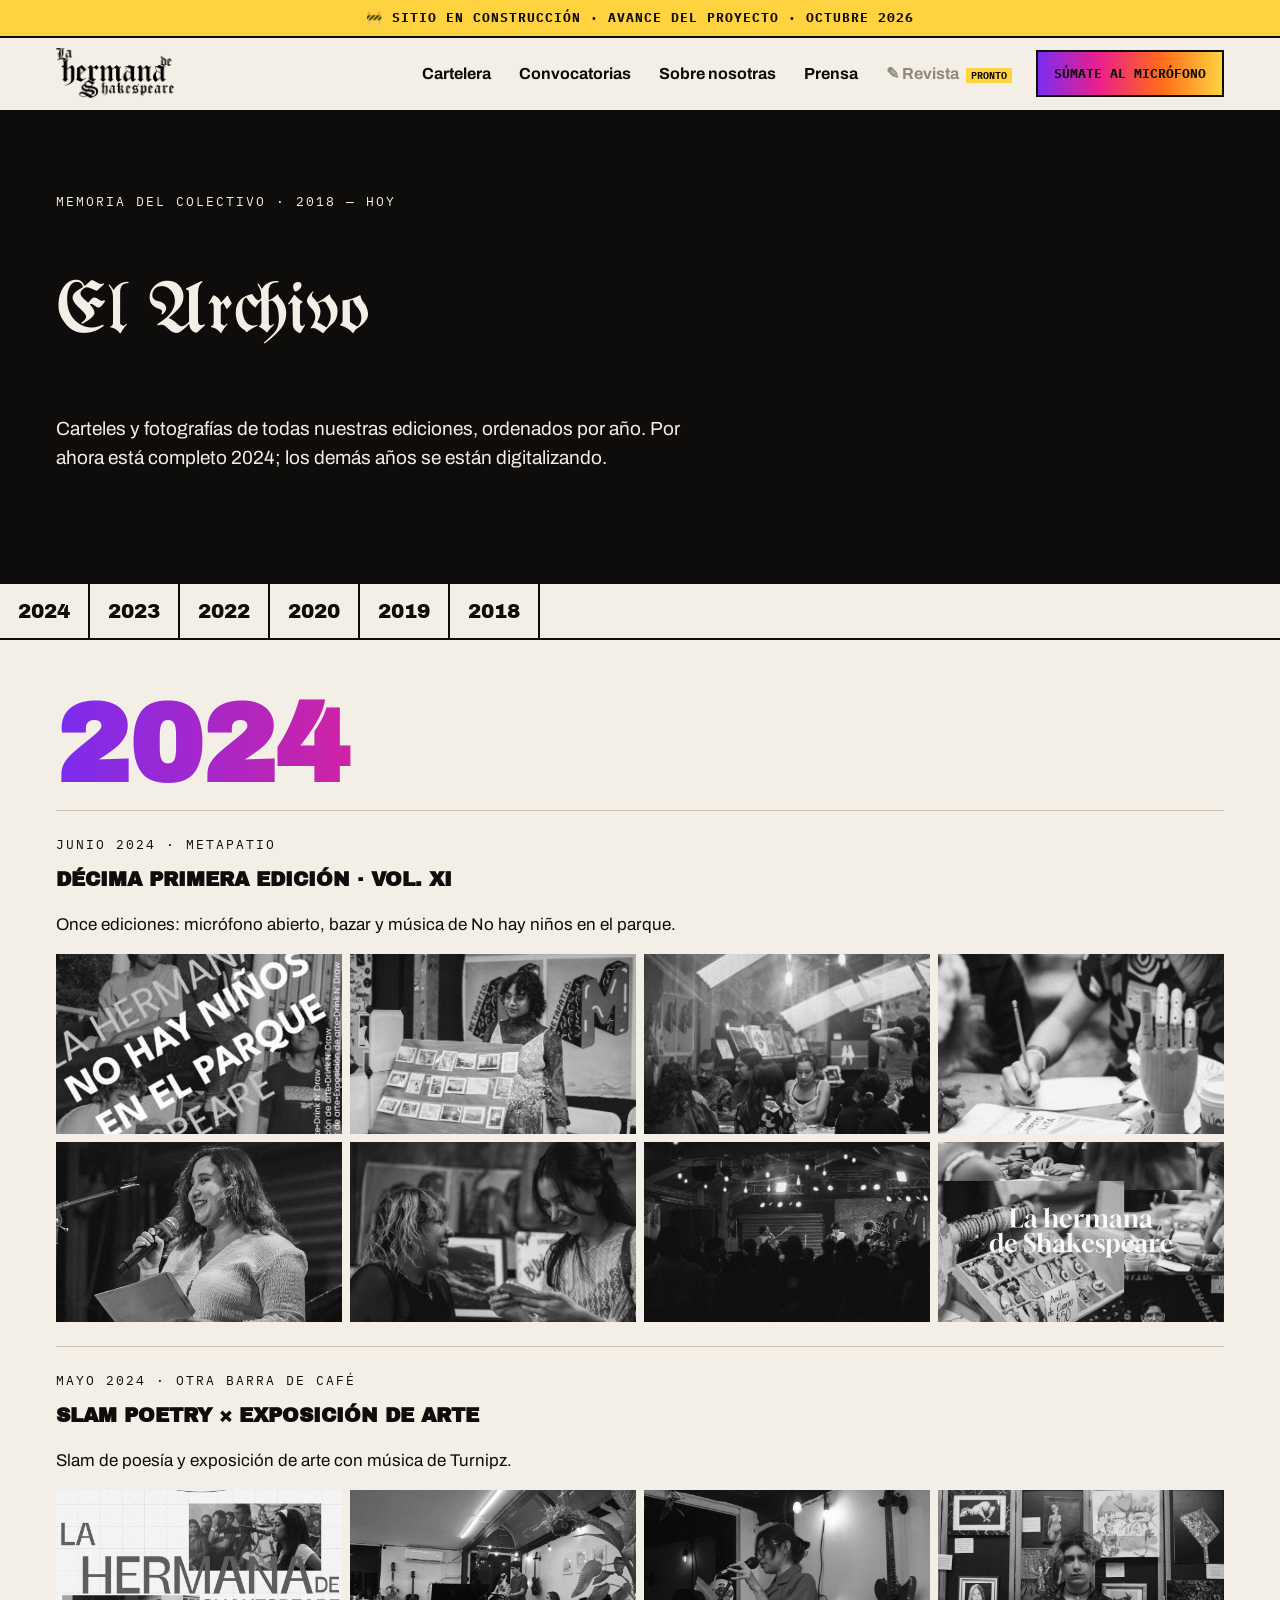
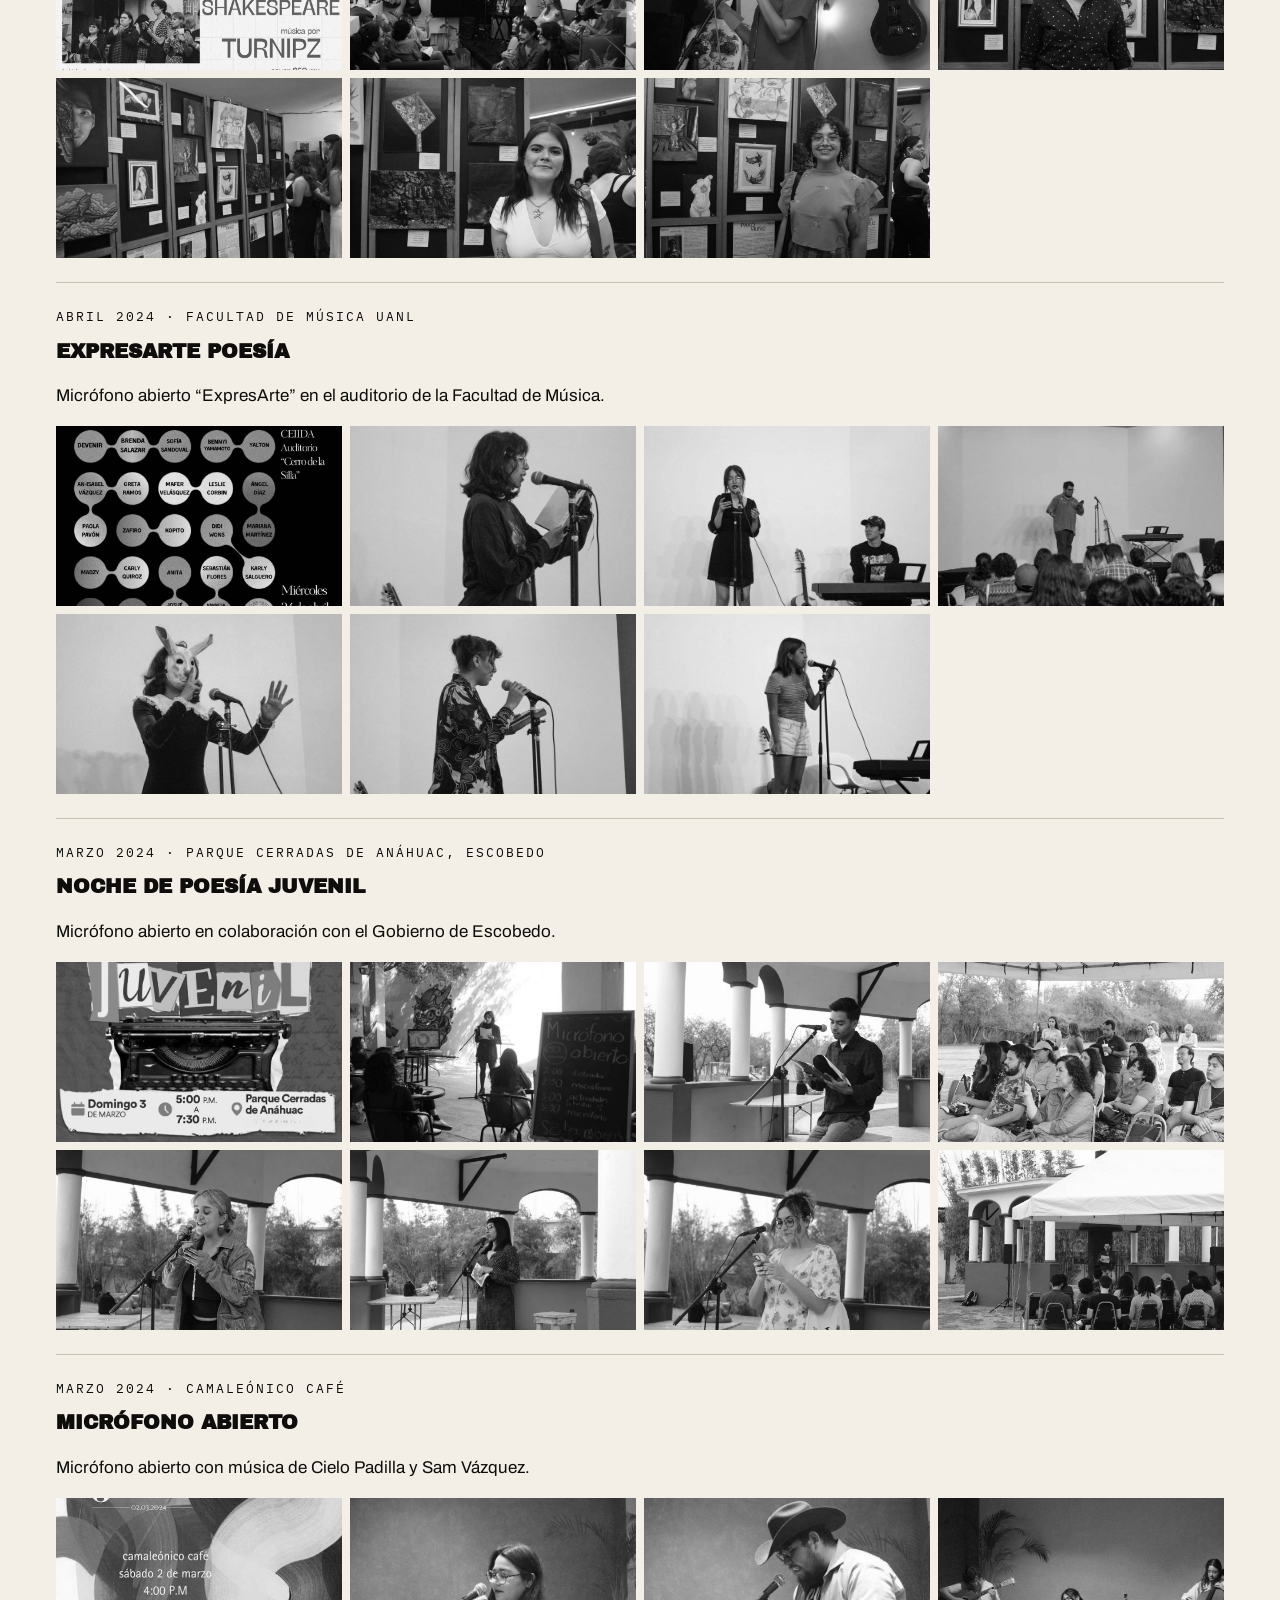
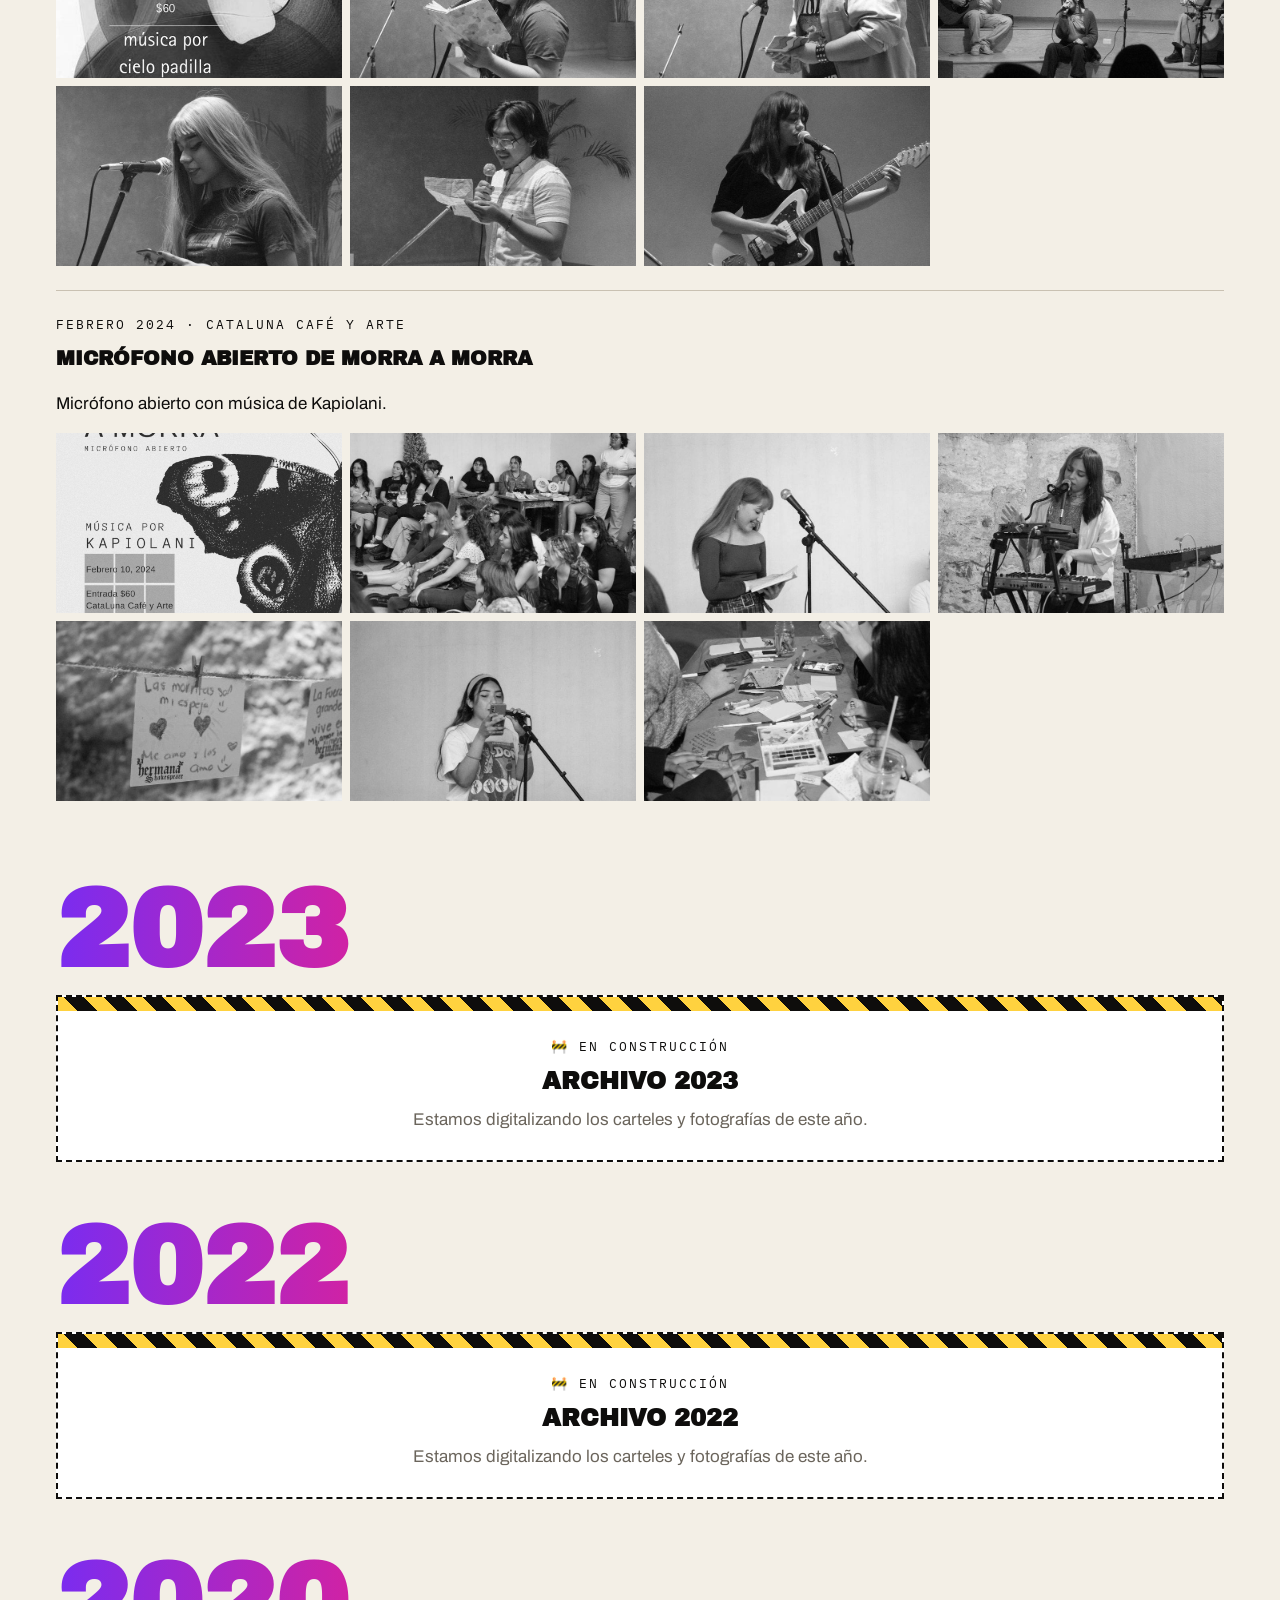
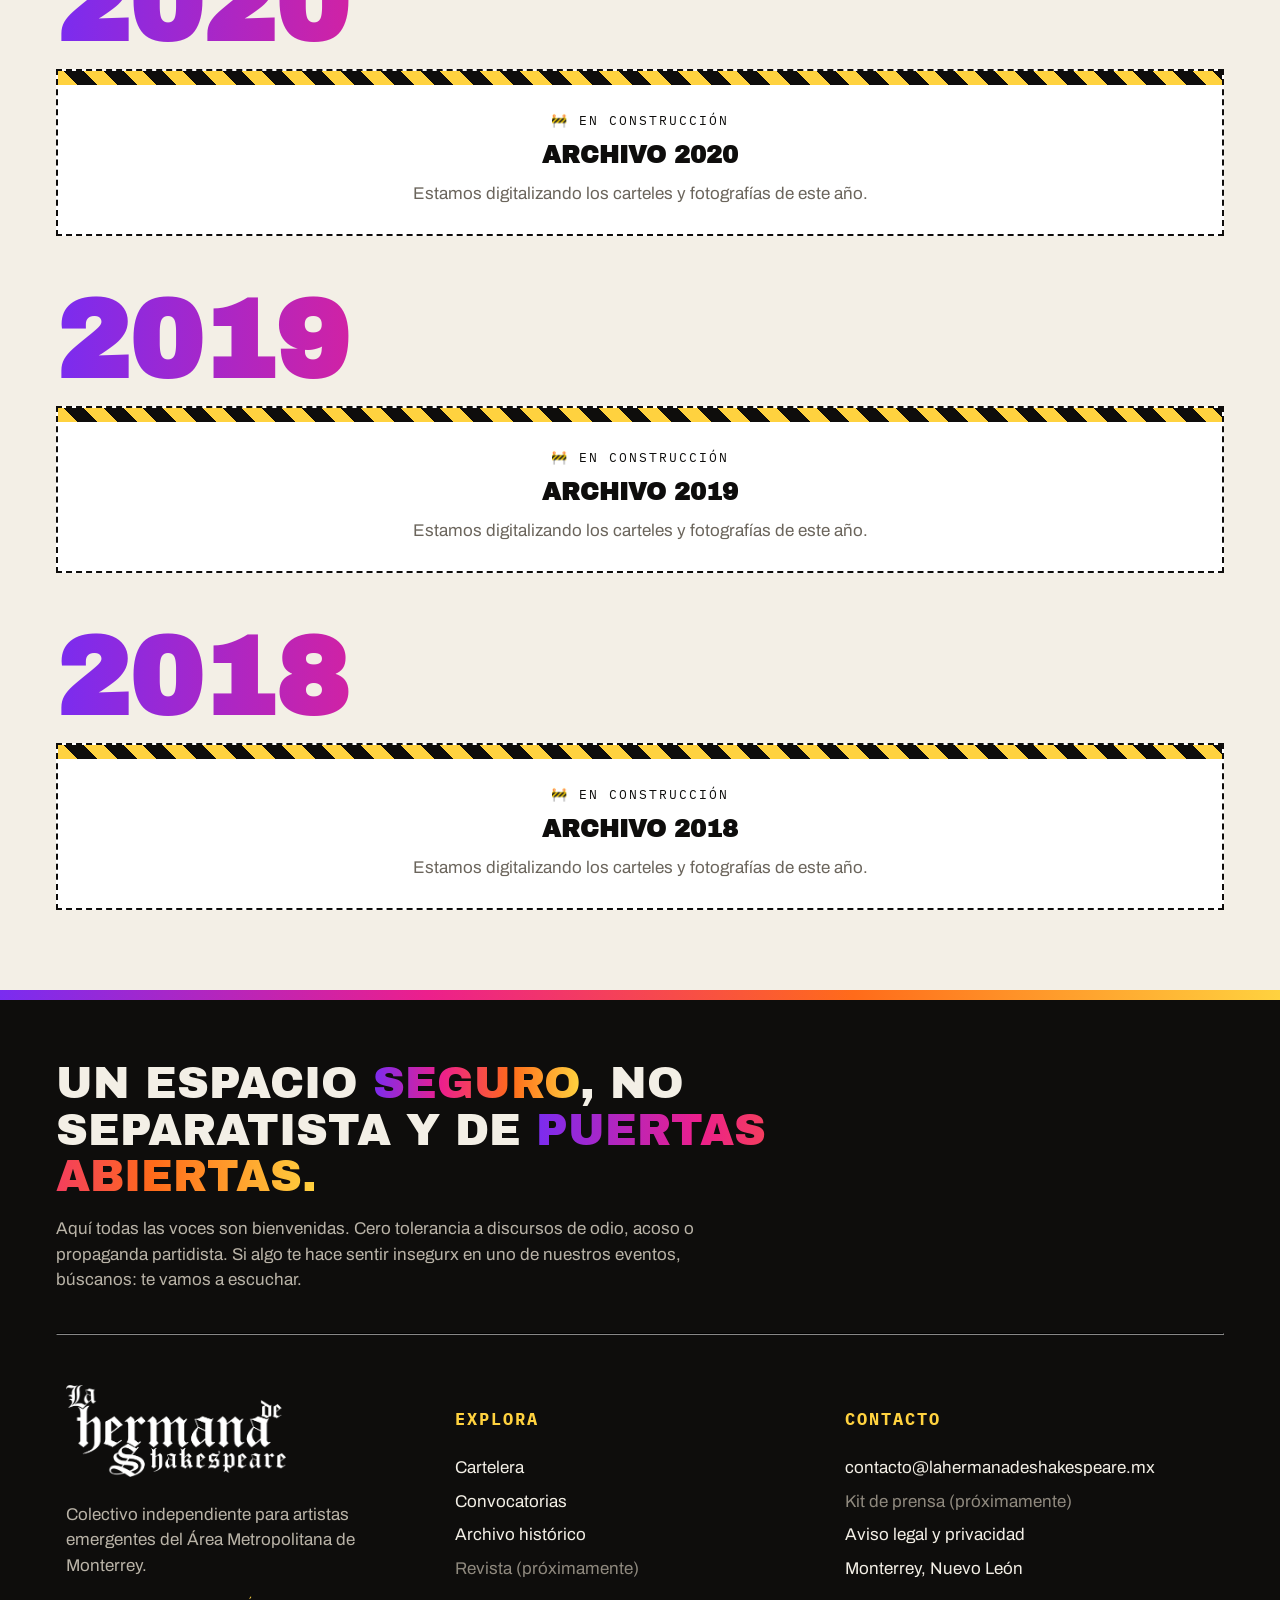
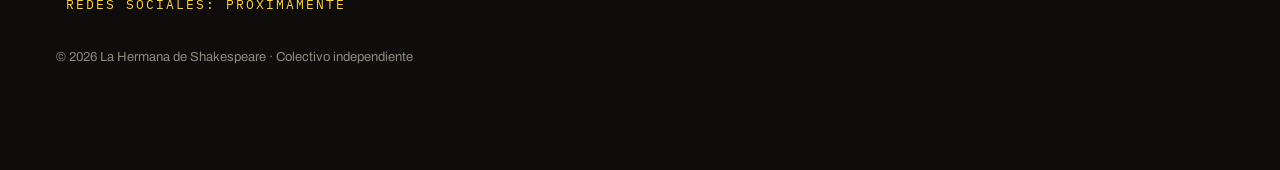
==== commit 0b33c24c: "Convierte lhds-3 en una versión de avance del sitio Reemplaza el boceto por el diseño real de lhds-2" ====
--- a/archivo.html
+++ b/archivo.html
@@ -8,22 +8,23 @@
 <link rel="icon" href="img/favicon.svg" type="image/svg+xml">
 <link rel="preconnect" href="https://fonts.googleapis.com">
 <link rel="preconnect" href="https://fonts.gstatic.com" crossorigin>
-<link href="https://fonts.googleapis.com/css2?family=Architects+Daughter&family=Caveat:wght@500;700&family=Patrick+Hand&display=swap" rel="stylesheet">
-<link rel="stylesheet" href="css/borrador.css">
+<link href="https://fonts.googleapis.com/css2?family=Archivo:wght@400;700&family=Archivo+Black&family=Fraunces:ital@1&family=IBM+Plex+Mono:wght@400;700&family=UnifrakturMaguntia&display=swap" rel="stylesheet">
+<link rel="stylesheet" href="css/estilos.css">
+<link rel="stylesheet" href="css/avance.css">
 </head>
 <body>
-<div class="sello-borrador">BORRADOR · v0.1 · no publicar</div>
+<div class="banner-avance">&#128679; Sitio en construcción · Avance del proyecto · Octubre 2026</div>
 
 <!-- Menú (W3Schools How To: Responsive Top Navigation) -->
 <div class="topnav" id="myTopnav">
   <div class="contenedor">
-    <a href="index.html" class="logo"><div class="logo-box nav">LOGO</div></a>
+    <a href="index.html" class="logo"><img src="img/logo-lhds-negro.png" alt="La Hermana de Shakespeare"></a>
     <div class="derecha">
       <a href="index.html#cartelera">Cartelera</a>
       <a href="index.html#convocatorias">Convocatorias</a>
       <a href="index.html#nosotras">Sobre nosotras</a>
       <a href="index.html#prensa">Prensa</a>
-      <a href="https://revista.example.com" target="_blank" title="Abre el sitio de la revista">&#9998; Revista [Nombre] &#8599;</a>
+      <a href="index.html#revista" class="pendiente" title="Próximamente">&#9998; Revista <small>pronto</small></a>
       <a href="index.html#convocatorias" class="cta degradado">Súmate al micrófono</a>
     </div>
     <a href="javascript:void(0);" class="icon" onclick="abrirMenu()">&#9776; Menú</a>
@@ -34,10 +35,9 @@
   <div class="contenedor">
     <p class="etiqueta">Memoria del colectivo · 2018 — hoy</p>
     <h1 class="titulo gotica">El Archivo</h1>
-    <p class="intro">Carteles y fotografías de todas nuestras ediciones, ordenados por año. (En el borrador solo se muestran cajas; la versión final lleva las fotos reales.)</p>
+    <p class="intro">Carteles y fotografías de todas nuestras ediciones, ordenados por año. Por ahora está completo 2024; los demás años se están digitalizando.</p>
   </div>
 </div>
-<div class="nota">Nota: cada año lleva su menú pegado arriba. Aquí van TODAS las fotos del portafolio.</div>
 <div class="anios"><a href="#y2024">2024</a><a href="#y2023">2023</a><a href="#y2022">2022</a><a href="#y2020">2020</a><a href="#y2019">2019</a><a href="#y2018">2018</a></div>
 
   <div id="y2024" class="contenedor">
@@ -47,11 +47,14 @@
       <h3>Décima primera edición · Vol. XI</h3>
       <p>Once ediciones: micrófono abierto, bazar y música de No hay niños en el parque.</p>
       <div class="galeria">
-        <div class="foto "><b>CARTEL</b><small>Décima primera edición · Vol. XI · Metapatio · Junio 2024</small></div>
-        <div class="foto "><b>FOTO</b><small>Décima primera edición · Vol. XI · Metapatio · Junio 2024</small></div>
-        <div class="foto "><b>FOTO</b><small>Décima primera edición · Vol. XI · Metapatio · Junio 2024</small></div>
-        <div class="foto "><b>FOTO</b><small>Décima primera edición · Vol. XI · Metapatio · Junio 2024</small></div>
-        <div class="foto mas"><b>+4</b><small>fotos más</small></div>
+        <img src="img/archivo/2024-06-metapatio-cartel.jpg" alt="Décima primera edición · Vol. XI · Metapatio · Junio 2024" loading="lazy" onclick="verImagen(this)">
+        <img src="img/archivo/2024-06-metapatio-01.jpg" alt="Décima primera edición · Vol. XI · Metapatio · Junio 2024" loading="lazy" onclick="verImagen(this)">
+        <img src="img/archivo/2024-06-metapatio-02.jpg" alt="Décima primera edición · Vol. XI · Metapatio · Junio 2024" loading="lazy" onclick="verImagen(this)">
+        <img src="img/archivo/2024-06-metapatio-03.jpg" alt="Décima primera edición · Vol. XI · Metapatio · Junio 2024" loading="lazy" onclick="verImagen(this)">
+        <img src="img/archivo/2024-06-metapatio-04.jpg" alt="Décima primera edición · Vol. XI · Metapatio · Junio 2024" loading="lazy" onclick="verImagen(this)">
+        <img src="img/archivo/2024-06-metapatio-05.jpg" alt="Décima primera edición · Vol. XI · Metapatio · Junio 2024" loading="lazy" onclick="verImagen(this)">
+        <img src="img/archivo/2024-06-metapatio-06.jpg" alt="Décima primera edición · Vol. XI · Metapatio · Junio 2024" loading="lazy" onclick="verImagen(this)">
+        <img src="img/archivo/2024-06-metapatio-07.jpg" alt="Décima primera edición · Vol. XI · Metapatio · Junio 2024" loading="lazy" onclick="verImagen(this)">
       </div>
     </div>
     <div class="evento-archivo">
@@ -59,11 +62,13 @@
       <h3>Slam poetry × exposición de arte</h3>
       <p>Slam de poesía y exposición de arte con música de Turnipz.</p>
       <div class="galeria">
-        <div class="foto "><b>CARTEL</b><small>Slam poetry × exposición de arte · Otra Barra de Café · Mayo 2024</small></div>
-        <div class="foto "><b>FOTO</b><small>Slam poetry × exposición de arte · Otra Barra de Café · Mayo 2024</small></div>
-        <div class="foto "><b>FOTO</b><small>Slam poetry × exposición de arte · Otra Barra de Café · Mayo 2024</small></div>
-        <div class="foto "><b>FOTO</b><small>Slam poetry × exposición de arte · Otra Barra de Café · Mayo 2024</small></div>
-        <div class="foto mas"><b>+3</b><small>fotos más</small></div>
+        <img src="img/archivo/2024-05-otra-barra-cartel.jpg" alt="Slam poetry × exposición de arte · Otra Barra de Café · Mayo 2024" loading="lazy" onclick="verImagen(this)">
+        <img src="img/archivo/2024-05-otra-barra-01.jpg" alt="Slam poetry × exposición de arte · Otra Barra de Café · Mayo 2024" loading="lazy" onclick="verImagen(this)">
+        <img src="img/archivo/2024-05-otra-barra-02.jpg" alt="Slam poetry × exposición de arte · Otra Barra de Café · Mayo 2024" loading="lazy" onclick="verImagen(this)">
+        <img src="img/archivo/2024-05-otra-barra-03.jpg" alt="Slam poetry × exposición de arte · Otra Barra de Café · Mayo 2024" loading="lazy" onclick="verImagen(this)">
+        <img src="img/archivo/2024-05-otra-barra-04.jpg" alt="Slam poetry × exposición de arte · Otra Barra de Café · Mayo 2024" loading="lazy" onclick="verImagen(this)">
+        <img src="img/archivo/2024-05-otra-barra-05.jpg" alt="Slam poetry × exposición de arte · Otra Barra de Café · Mayo 2024" loading="lazy" onclick="verImagen(this)">
+        <img src="img/archivo/2024-05-otra-barra-06.jpg" alt="Slam poetry × exposición de arte · Otra Barra de Café · Mayo 2024" loading="lazy" onclick="verImagen(this)">
       </div>
     </div>
     <div class="evento-archivo">
@@ -71,11 +76,13 @@
       <h3>ExpresArte Poesía</h3>
       <p>Micrófono abierto “ExpresArte” en el auditorio de la Facultad de Música.</p>
       <div class="galeria">
-        <div class="foto "><b>CARTEL</b><small>ExpresArte Poesía · Facultad de Música UANL · Abril 2024</small></div>
-        <div class="foto "><b>FOTO</b><small>ExpresArte Poesía · Facultad de Música UANL · Abril 2024</small></div>
-        <div class="foto "><b>FOTO</b><small>ExpresArte Poesía · Facultad de Música UANL · Abril 2024</small></div>
-        <div class="foto "><b>FOTO</b><small>ExpresArte Poesía · Facultad de Música UANL · Abril 2024</small></div>
-        <div class="foto mas"><b>+3</b><small>fotos más</small></div>
+        <img src="img/archivo/2024-04-fac-musica-cartel.jpg" alt="ExpresArte Poesía · Facultad de Música UANL · Abril 2024" loading="lazy" onclick="verImagen(this)">
+        <img src="img/archivo/2024-04-fac-musica-01.jpg" alt="ExpresArte Poesía · Facultad de Música UANL · Abril 2024" loading="lazy" onclick="verImagen(this)">
+        <img src="img/archivo/2024-04-fac-musica-02.jpg" alt="ExpresArte Poesía · Facultad de Música UANL · Abril 2024" loading="lazy" onclick="verImagen(this)">
+        <img src="img/archivo/2024-04-fac-musica-03.jpg" alt="ExpresArte Poesía · Facultad de Música UANL · Abril 2024" loading="lazy" onclick="verImagen(this)">
+        <img src="img/archivo/2024-04-fac-musica-04.jpg" alt="ExpresArte Poesía · Facultad de Música UANL · Abril 2024" loading="lazy" onclick="verImagen(this)">
+        <img src="img/archivo/2024-04-fac-musica-05.jpg" alt="ExpresArte Poesía · Facultad de Música UANL · Abril 2024" loading="lazy" onclick="verImagen(this)">
+        <img src="img/archivo/2024-04-fac-musica-06.jpg" alt="ExpresArte Poesía · Facultad de Música UANL · Abril 2024" loading="lazy" onclick="verImagen(this)">
       </div>
     </div>
     <div class="evento-archivo">
@@ -83,11 +90,14 @@
       <h3>Noche de Poesía Juvenil</h3>
       <p>Micrófono abierto en colaboración con el Gobierno de Escobedo.</p>
       <div class="galeria">
-        <div class="foto "><b>CARTEL</b><small>Noche de Poesía Juvenil · Parque Cerradas de Anáhuac, Escobedo · Marzo 2024</small></div>
-        <div class="foto "><b>FOTO</b><small>Noche de Poesía Juvenil · Parque Cerradas de Anáhuac, Escobedo · Marzo 2024</small></div>
-        <div class="foto "><b>FOTO</b><small>Noche de Poesía Juvenil · Parque Cerradas de Anáhuac, Escobedo · Marzo 2024</small></div>
-        <div class="foto "><b>FOTO</b><small>Noche de Poesía Juvenil · Parque Cerradas de Anáhuac, Escobedo · Marzo 2024</small></div>
-        <div class="foto mas"><b>+4</b><small>fotos más</small></div>
+        <img src="img/archivo/2024-03-cerradas-anahuac-cartel.jpg" alt="Noche de Poesía Juvenil · Parque Cerradas de Anáhuac, Escobedo · Marzo 2024" loading="lazy" onclick="verImagen(this)">
+        <img src="img/archivo/2024-03-cerradas-anahuac-01.jpg" alt="Noche de Poesía Juvenil · Parque Cerradas de Anáhuac, Escobedo · Marzo 2024" loading="lazy" onclick="verImagen(this)">
+        <img src="img/archivo/2024-03-cerradas-anahuac-02.jpg" alt="Noche de Poesía Juvenil · Parque Cerradas de Anáhuac, Escobedo · Marzo 2024" loading="lazy" onclick="verImagen(this)">
+        <img src="img/archivo/2024-03-cerradas-anahuac-03.jpg" alt="Noche de Poesía Juvenil · Parque Cerradas de Anáhuac, Escobedo · Marzo 2024" loading="lazy" onclick="verImagen(this)">
+        <img src="img/archivo/2024-03-cerradas-anahuac-04.jpg" alt="Noche de Poesía Juvenil · Parque Cerradas de Anáhuac, Escobedo · Marzo 2024" loading="lazy" onclick="verImagen(this)">
+        <img src="img/archivo/2024-03-cerradas-anahuac-05.jpg" alt="Noche de Poesía Juvenil · Parque Cerradas de Anáhuac, Escobedo · Marzo 2024" loading="lazy" onclick="verImagen(this)">
+        <img src="img/archivo/2024-03-cerradas-anahuac-06.jpg" alt="Noche de Poesía Juvenil · Parque Cerradas de Anáhuac, Escobedo · Marzo 2024" loading="lazy" onclick="verImagen(this)">
+        <img src="img/archivo/2024-03-cerradas-anahuac-07.jpg" alt="Noche de Poesía Juvenil · Parque Cerradas de Anáhuac, Escobedo · Marzo 2024" loading="lazy" onclick="verImagen(this)">
       </div>
     </div>
     <div class="evento-archivo">
@@ -95,11 +105,13 @@
       <h3>Micrófono abierto</h3>
       <p>Micrófono abierto con música de Cielo Padilla y Sam Vázquez.</p>
       <div class="galeria">
-        <div class="foto "><b>CARTEL</b><small>Micrófono abierto · Camaleónico Café · Marzo 2024</small></div>
-        <div class="foto "><b>FOTO</b><small>Micrófono abierto · Camaleónico Café · Marzo 2024</small></div>
-        <div class="foto "><b>FOTO</b><small>Micrófono abierto · Camaleónico Café · Marzo 2024</small></div>
-        <div class="foto "><b>FOTO</b><small>Micrófono abierto · Camaleónico Café · Marzo 2024</small></div>
-        <div class="foto mas"><b>+3</b><small>fotos más</small></div>
+        <img src="img/archivo/2024-03-camaleonico-cartel.jpg" alt="Micrófono abierto · Camaleónico Café · Marzo 2024" loading="lazy" onclick="verImagen(this)">
+        <img src="img/archivo/2024-03-camaleonico-01.jpg" alt="Micrófono abierto · Camaleónico Café · Marzo 2024" loading="lazy" onclick="verImagen(this)">
+        <img src="img/archivo/2024-03-camaleonico-02.jpg" alt="Micrófono abierto · Camaleónico Café · Marzo 2024" loading="lazy" onclick="verImagen(this)">
+        <img src="img/archivo/2024-03-camaleonico-03.jpg" alt="Micrófono abierto · Camaleónico Café · Marzo 2024" loading="lazy" onclick="verImagen(this)">
+        <img src="img/archivo/2024-03-camaleonico-04.jpg" alt="Micrófono abierto · Camaleónico Café · Marzo 2024" loading="lazy" onclick="verImagen(this)">
+        <img src="img/archivo/2024-03-camaleonico-05.jpg" alt="Micrófono abierto · Camaleónico Café · Marzo 2024" loading="lazy" onclick="verImagen(this)">
+        <img src="img/archivo/2024-03-camaleonico-06.jpg" alt="Micrófono abierto · Camaleónico Café · Marzo 2024" loading="lazy" onclick="verImagen(this)">
       </div>
     </div>
     <div class="evento-archivo">
@@ -107,215 +119,54 @@
       <h3>Micrófono abierto De Morra a Morra</h3>
       <p>Micrófono abierto con música de Kapiolani.</p>
       <div class="galeria">
-        <div class="foto "><b>CARTEL</b><small>Micrófono abierto De Morra a Morra · Cataluna Café y Arte · Febrero 2024</small></div>
-        <div class="foto "><b>FOTO</b><small>Micrófono abierto De Morra a Morra · Cataluna Café y Arte · Febrero 2024</small></div>
-        <div class="foto "><b>FOTO</b><small>Micrófono abierto De Morra a Morra · Cataluna Café y Arte · Febrero 2024</small></div>
-        <div class="foto "><b>FOTO</b><small>Micrófono abierto De Morra a Morra · Cataluna Café y Arte · Febrero 2024</small></div>
-        <div class="foto mas"><b>+3</b><small>fotos más</small></div>
+        <img src="img/archivo/2024-02-cataluna-cartel.jpg" alt="Micrófono abierto De Morra a Morra · Cataluna Café y Arte · Febrero 2024" loading="lazy" onclick="verImagen(this)">
+        <img src="img/archivo/2024-02-cataluna-01.jpg" alt="Micrófono abierto De Morra a Morra · Cataluna Café y Arte · Febrero 2024" loading="lazy" onclick="verImagen(this)">
+        <img src="img/archivo/2024-02-cataluna-02.jpg" alt="Micrófono abierto De Morra a Morra · Cataluna Café y Arte · Febrero 2024" loading="lazy" onclick="verImagen(this)">
+        <img src="img/archivo/2024-02-cataluna-03.jpg" alt="Micrófono abierto De Morra a Morra · Cataluna Café y Arte · Febrero 2024" loading="lazy" onclick="verImagen(this)">
+        <img src="img/archivo/2024-02-cataluna-04.jpg" alt="Micrófono abierto De Morra a Morra · Cataluna Café y Arte · Febrero 2024" loading="lazy" onclick="verImagen(this)">
+        <img src="img/archivo/2024-02-cataluna-05.jpg" alt="Micrófono abierto De Morra a Morra · Cataluna Café y Arte · Febrero 2024" loading="lazy" onclick="verImagen(this)">
+        <img src="img/archivo/2024-02-cataluna-06.jpg" alt="Micrófono abierto De Morra a Morra · Cataluna Café y Arte · Febrero 2024" loading="lazy" onclick="verImagen(this)">
       </div>
     </div>
   </div>
   <div id="y2023" class="contenedor">
     <h2 class="anio texto-degradado">2023</h2>
-    <div class="evento-archivo">
-      <p class="etiqueta">Noviembre 2023 · Taller Árido</p>
-      <h3>Décima edición · Vol. X</h3>
-      <p>Diez ediciones: Mis Ojos Tristes, Sultans, Plástica, Pink N Punk, La Juventud Latinoamericana, Flores en Júpiter y Princesa Shoegazing Experience.</p>
-      <div class="galeria">
-        <div class="foto "><b>CARTEL</b><small>Décima edición · Vol. X · Taller Árido · Noviembre 2023</small></div>
-        <div class="foto "><b>FOTO</b><small>Décima edición · Vol. X · Taller Árido · Noviembre 2023</small></div>
-        <div class="foto "><b>FOTO</b><small>Décima edición · Vol. X · Taller Árido · Noviembre 2023</small></div>
-        <div class="foto "><b>FOTO</b><small>Décima edición · Vol. X · Taller Árido · Noviembre 2023</small></div>
-        <div class="foto mas"><b>+4</b><small>fotos más</small></div>
-      </div>
-    </div>
-    <div class="evento-archivo">
-      <p class="etiqueta">Octubre 2023 · Astromelia Coffee &amp; Bakery</p>
-      <h3>Micrófono abierto</h3>
-      <p>Micrófono abierto con música de Michelle Motel y Guti Cámara.</p>
-      <div class="galeria">
-        <div class="foto "><b>CARTEL</b><small>Micrófono abierto · Astromelia Coffee &amp; Bakery · Octubre 2023</small></div>
-      </div>
-    </div>
-    <div class="evento-archivo">
-      <p class="etiqueta">Julio 2023 · Montés Bar</p>
-      <h3>Slam poetry, bandas y bazar</h3>
-      <p>Slam poetry, bandas invitadas, micrófono abierto y bazar de arte.</p>
-      <div class="galeria">
-        <div class="foto "><b>CARTEL</b><small>Slam poetry, bandas y bazar · Montés Bar · Julio 2023</small></div>
-        <div class="foto "><b>FOTO</b><small>Slam poetry, bandas y bazar · Montés Bar · Julio 2023</small></div>
-        <div class="foto "><b>FOTO</b><small>Slam poetry, bandas y bazar · Montés Bar · Julio 2023</small></div>
-        <div class="foto "><b>FOTO</b><small>Slam poetry, bandas y bazar · Montés Bar · Julio 2023</small></div>
-        <div class="foto mas"><b>+4</b><small>fotos más</small></div>
-      </div>
-    </div>
-    <div class="evento-archivo">
-      <p class="etiqueta">Julio 2023 · Casa Universitaria del Libro UANL</p>
-      <h3>Micrófono abierto y Bazar de Arte</h3>
-      <p>Dos días de micrófono abierto y bazar de arte con entrada libre.</p>
-      <div class="galeria">
-        <div class="foto "><b>CARTEL</b><small>Micrófono abierto y Bazar de Arte · Casa Universitaria del Libro UANL · Julio 2023</small></div>
-        <div class="foto "><b>FOTO</b><small>Micrófono abierto y Bazar de Arte · Casa Universitaria del Libro UANL · Julio 2023</small></div>
-        <div class="foto "><b>FOTO</b><small>Micrófono abierto y Bazar de Arte · Casa Universitaria del Libro UANL · Julio 2023</small></div>
-        <div class="foto "><b>FOTO</b><small>Micrófono abierto y Bazar de Arte · Casa Universitaria del Libro UANL · Julio 2023</small></div>
-        <div class="foto mas"><b>+3</b><small>fotos más</small></div>
-      </div>
-    </div>
-    <div class="evento-archivo">
-      <p class="etiqueta">Marzo 2023 · Camaleónico Café</p>
-      <h3>Micrófono abierto</h3>
-      <p>Micrófono abierto con música de Daniela Rubio.</p>
-      <div class="galeria">
-        <div class="foto "><b>CARTEL</b><small>Micrófono abierto · Camaleónico Café · Marzo 2023</small></div>
-        <div class="foto "><b>FOTO</b><small>Micrófono abierto · Camaleónico Café · Marzo 2023</small></div>
-        <div class="foto "><b>FOTO</b><small>Micrófono abierto · Camaleónico Café · Marzo 2023</small></div>
-        <div class="foto "><b>FOTO</b><small>Micrófono abierto · Camaleónico Café · Marzo 2023</small></div>
-        <div class="foto mas"><b>+3</b><small>fotos más</small></div>
-      </div>
-    </div>
-    <div class="evento-archivo">
-      <p class="etiqueta">Febrero 2023 · Ámbar Galería Café</p>
-      <h3>Micrófono abierto De Morra a Morra</h3>
-      <p>De vuelta a la casa donde nació el colectivo.</p>
-      <div class="galeria">
-        <div class="foto "><b>CARTEL</b><small>Micrófono abierto De Morra a Morra · Ámbar Galería Café · Febrero 2023</small></div>
-        <div class="foto "><b>FOTO</b><small>Micrófono abierto De Morra a Morra · Ámbar Galería Café · Febrero 2023</small></div>
-        <div class="foto "><b>FOTO</b><small>Micrófono abierto De Morra a Morra · Ámbar Galería Café · Febrero 2023</small></div>
-        <div class="foto "><b>FOTO</b><small>Micrófono abierto De Morra a Morra · Ámbar Galería Café · Febrero 2023</small></div>
-        <div class="foto mas"><b>+3</b><small>fotos más</small></div>
-      </div>
+    <div class="en-obra">
+      <p class="etiqueta">&#128679; En construcción</p>
+      <h3>Archivo 2023</h3>
+      <p>Estamos digitalizando los carteles y fotografías de este año.</p>
     </div>
   </div>
   <div id="y2022" class="contenedor">
     <h2 class="anio texto-degradado">2022</h2>
-    <div class="evento-archivo">
-      <p class="etiqueta">Noviembre 2022 · Estudio Boox</p>
-      <h3>Octava edición</h3>
-      <p>Micrófono abierto y bandas en vivo.</p>
-      <div class="galeria">
-        <div class="foto "><b>CARTEL</b><small>Octava edición · Estudio Boox · Noviembre 2022</small></div>
-        <div class="foto "><b>FOTO</b><small>Octava edición · Estudio Boox · Noviembre 2022</small></div>
-        <div class="foto "><b>FOTO</b><small>Octava edición · Estudio Boox · Noviembre 2022</small></div>
-        <div class="foto "><b>FOTO</b><small>Octava edición · Estudio Boox · Noviembre 2022</small></div>
-        <div class="foto mas"><b>+4</b><small>fotos más</small></div>
-      </div>
-    </div>
-    <div class="evento-archivo">
-      <p class="etiqueta">Mayo 2022 · Estudio Lizzard</p>
-      <h3>Séptima edición</h3>
-      <p>El regreso presencial: micrófono abierto con Pitz Palu, Estalactitas y Acidez de Marcela.</p>
-      <div class="galeria">
-        <div class="foto "><b>CARTEL</b><small>Séptima edición · Estudio Lizzard · Mayo 2022</small></div>
-        <div class="foto "><b>FOTO</b><small>Séptima edición · Estudio Lizzard · Mayo 2022</small></div>
-        <div class="foto "><b>FOTO</b><small>Séptima edición · Estudio Lizzard · Mayo 2022</small></div>
-        <div class="foto "><b>FOTO</b><small>Séptima edición · Estudio Lizzard · Mayo 2022</small></div>
-        <div class="foto mas"><b>+3</b><small>fotos más</small></div>
-      </div>
+    <div class="en-obra">
+      <p class="etiqueta">&#128679; En construcción</p>
+      <h3>Archivo 2022</h3>
+      <p>Estamos digitalizando los carteles y fotografías de este año.</p>
     </div>
   </div>
   <div id="y2020" class="contenedor">
     <h2 class="anio texto-degradado">2020</h2>
-    <div class="evento-archivo">
-      <p class="etiqueta">Julio 2020 · Mayo 2021 · En línea</p>
-      <h3>Vol. V y VI · Ediciones en línea</h3>
-      <p>La “Quarantine edition” y la sexta edición se transmitieron en vivo: slam poetry y actos musicales desde casa.</p>
-      <div class="galeria">
-        <div class="foto "><b>CARTEL</b><small>Vol. V y VI · Ediciones en línea · En línea · Julio 2020 · Mayo 2021</small></div>
-        <div class="foto "><b>FOTO</b><small>Vol. V y VI · Ediciones en línea · En línea · Julio 2020 · Mayo 2021</small></div>
-        <div class="foto "><b>FOTO</b><small>Vol. V y VI · Ediciones en línea · En línea · Julio 2020 · Mayo 2021</small></div>
-        <div class="foto "><b>FOTO</b><small>Vol. V y VI · Ediciones en línea · En línea · Julio 2020 · Mayo 2021</small></div>
-        <div class="foto mas"><b>+3</b><small>fotos más</small></div>
-      </div>
-    </div>
-    <div class="evento-archivo">
-      <p class="etiqueta">Marzo 2020 · Casa Naranjos · Distrito Tec</p>
-      <h3>Micrófono abierto De Morra a Morra</h3>
-      <p>Micrófono abierto De Morra a Morra, días antes del confinamiento.</p>
-      <div class="galeria">
-        <div class="foto "><b>FOTO</b><small>Micrófono abierto De Morra a Morra · Casa Naranjos · Distrito Tec · Marzo 2020</small></div>
-        <div class="foto "><b>FOTO</b><small>Micrófono abierto De Morra a Morra · Casa Naranjos · Distrito Tec · Marzo 2020</small></div>
-        <div class="foto "><b>FOTO</b><small>Micrófono abierto De Morra a Morra · Casa Naranjos · Distrito Tec · Marzo 2020</small></div>
-        <div class="foto "><b>FOTO</b><small>Micrófono abierto De Morra a Morra · Casa Naranjos · Distrito Tec · Marzo 2020</small></div>
-        <div class="foto mas"><b>+2</b><small>fotos más</small></div>
-      </div>
-    </div>
-    <div class="evento-archivo">
-      <p class="etiqueta">Febrero 2020 · Tecnológico de Monterrey</p>
-      <h3>Segundo taller De Morra a Morra</h3>
-      <p>Taller de escritura para mujeres en colaboración con el Tec de Monterrey.</p>
-      <div class="galeria">
-        <div class="foto "><b>CARTEL</b><small>Segundo taller De Morra a Morra · Tecnológico de Monterrey · Febrero 2020</small></div>
-        <div class="foto "><b>FOTO</b><small>Segundo taller De Morra a Morra · Tecnológico de Monterrey · Febrero 2020</small></div>
-        <div class="foto "><b>FOTO</b><small>Segundo taller De Morra a Morra · Tecnológico de Monterrey · Febrero 2020</small></div>
-        <div class="foto "><b>FOTO</b><small>Segundo taller De Morra a Morra · Tecnológico de Monterrey · Febrero 2020</small></div>
-        <div class="foto mas"><b>+3</b><small>fotos más</small></div>
-      </div>
+    <div class="en-obra">
+      <p class="etiqueta">&#128679; En construcción</p>
+      <h3>Archivo 2020</h3>
+      <p>Estamos digitalizando los carteles y fotografías de este año.</p>
     </div>
   </div>
   <div id="y2019" class="contenedor">
     <h2 class="anio texto-degradado">2019</h2>
-    <div class="evento-archivo">
-      <p class="etiqueta">Octubre 2019 · Ziggy Bar</p>
-      <h3>Vol. IV</h3>
-      <p>Cuarta edición con bandas, performances, micrófono abierto, mercado de arte, fanzines, lectura de tarot, drag show e intercambio de libros.</p>
-      <div class="galeria">
-        <div class="foto "><b>CARTEL</b><small>Vol. IV · Ziggy Bar · Octubre 2019</small></div>
-        <div class="foto "><b>FOTO</b><small>Vol. IV · Ziggy Bar · Octubre 2019</small></div>
-        <div class="foto "><b>FOTO</b><small>Vol. IV · Ziggy Bar · Octubre 2019</small></div>
-        <div class="foto "><b>FOTO</b><small>Vol. IV · Ziggy Bar · Octubre 2019</small></div>
-        <div class="foto mas"><b>+3</b><small>fotos más</small></div>
-      </div>
-    </div>
-    <div class="evento-archivo">
-      <p class="etiqueta">Mayo 2019 · Casa Naranjos · Distrito Tec</p>
-      <h3>Vol. III</h3>
-      <p>Tercera edición: slam, lectura de prosa, música en vivo y exposición de arte y fotografía.</p>
-      <div class="galeria">
-        <div class="foto "><b>CARTEL</b><small>Vol. III · Casa Naranjos · Distrito Tec · Mayo 2019</small></div>
-        <div class="foto "><b>FOTO</b><small>Vol. III · Casa Naranjos · Distrito Tec · Mayo 2019</small></div>
-        <div class="foto "><b>FOTO</b><small>Vol. III · Casa Naranjos · Distrito Tec · Mayo 2019</small></div>
-        <div class="foto "><b>FOTO</b><small>Vol. III · Casa Naranjos · Distrito Tec · Mayo 2019</small></div>
-        <div class="foto mas"><b>+3</b><small>fotos más</small></div>
-      </div>
-    </div>
-    <div class="evento-archivo">
-      <p class="etiqueta">Febrero 2019 · Casa Aomori</p>
-      <h3>Primer taller De Morra a Morra</h3>
-      <p>Primer taller de escritura para mujeres De Morra a Morra.</p>
-      <div class="galeria">
-        <div class="foto "><b>FOTO</b><small>Primer taller De Morra a Morra · Casa Aomori · Febrero 2019</small></div>
-        <div class="foto "><b>FOTO</b><small>Primer taller De Morra a Morra · Casa Aomori · Febrero 2019</small></div>
-        <div class="foto "><b>FOTO</b><small>Primer taller De Morra a Morra · Casa Aomori · Febrero 2019</small></div>
-        <div class="foto "><b>FOTO</b><small>Primer taller De Morra a Morra · Casa Aomori · Febrero 2019</small></div>
-        <div class="foto mas"><b>+2</b><small>fotos más</small></div>
-      </div>
+    <div class="en-obra">
+      <p class="etiqueta">&#128679; En construcción</p>
+      <h3>Archivo 2019</h3>
+      <p>Estamos digitalizando los carteles y fotografías de este año.</p>
     </div>
   </div>
   <div id="y2018" class="contenedor">
     <h2 class="anio texto-degradado">2018</h2>
-    <div class="evento-archivo">
-      <p class="etiqueta">Octubre 2018 · Ámbar Galería Café</p>
-      <h3>Vol. II · Slam de poesía y exposición</h3>
-      <p>Segunda edición: lectura de prosa, slam de poesía y exposición de arte y fotografía.</p>
-      <div class="galeria">
-        <div class="foto "><b>CARTEL</b><small>Vol. II · Slam de poesía y exposición · Ámbar Galería Café · Octubre 2018</small></div>
-        <div class="foto "><b>FOTO</b><small>Vol. II · Slam de poesía y exposición · Ámbar Galería Café · Octubre 2018</small></div>
-        <div class="foto "><b>FOTO</b><small>Vol. II · Slam de poesía y exposición · Ámbar Galería Café · Octubre 2018</small></div>
-        <div class="foto "><b>FOTO</b><small>Vol. II · Slam de poesía y exposición · Ámbar Galería Café · Octubre 2018</small></div>
-        <div class="foto mas"><b>+3</b><small>fotos más</small></div>
-      </div>
-    </div>
-    <div class="evento-archivo">
-      <p class="etiqueta">Mayo 2018 · Ámbar Galería Café</p>
-      <h3>Vol. I · Slam de poesía y prosa</h3>
-      <p>La primera edición: slam de poesía y prosa con exposición de arte y fotografía. Aquí empezó todo.</p>
-      <div class="galeria">
-        <div class="foto "><b>CARTEL</b><small>Vol. I · Slam de poesía y prosa · Ámbar Galería Café · Mayo 2018</small></div>
-        <div class="foto "><b>FOTO</b><small>Vol. I · Slam de poesía y prosa · Ámbar Galería Café · Mayo 2018</small></div>
-        <div class="foto "><b>FOTO</b><small>Vol. I · Slam de poesía y prosa · Ámbar Galería Café · Mayo 2018</small></div>
-        <div class="foto "><b>FOTO</b><small>Vol. I · Slam de poesía y prosa · Ámbar Galería Café · Mayo 2018</small></div>
-        <div class="foto mas"><b>+3</b><small>fotos más</small></div>
-      </div>
+    <div class="en-obra">
+      <p class="etiqueta">&#128679; En construcción</p>
+      <h3>Archivo 2018</h3>
+      <p>Estamos digitalizando los carteles y fotografías de este año.</p>
     </div>
   </div>
 <div style="height:60px"></div>
@@ -329,12 +180,9 @@
     <hr style="border-color:#333;margin:40px 0">
     <div class="row">
       <div class="column">
-        <div class="logo-box chico">LOGO (blanco)</div>
+        <img src="img/logo-lhds-blanco.png" alt="La Hermana de Shakespeare" style="width:220px">
         <p style="color:#b9b3a7">Colectivo independiente para artistas emergentes del Área Metropolitana de Monterrey.</p>
-        <!-- [POR CONFIRMAR] enlaces de redes sociales -->
-        <a class="boton boton-borde boton-chico" href="https://www.instagram.com/" target="_blank">Instagram</a>
-        <a class="boton boton-borde boton-chico" href="https://www.tiktok.com/" target="_blank">TikTok</a>
-        <a class="boton boton-borde boton-chico" href="https://www.facebook.com/" target="_blank">Facebook</a>
+        <p class="etiqueta" style="color:#ffd23f">Redes sociales: próximamente</p>
       </div>
       <div class="column">
         <h4>Explora</h4>
@@ -342,7 +190,7 @@
           <li><a href="index.html#cartelera">Cartelera</a></li>
           <li><a href="index.html#convocatorias">Convocatorias</a></li>
           <li><a href="archivo.html">Archivo histórico</a></li>
-          <li><a href="https://revista.example.com" target="_blank">Revista [Nombre] &#8599;</a></li>
+          <li class="pendiente-texto">Revista (próximamente)</li>
         </ul>
       </div>
       <div class="column">
@@ -350,7 +198,7 @@
         <ul>
           <!-- [POR CONFIRMAR] correo del colectivo -->
           <li><a href="mailto:contacto@lahermanadeshakespeare.mx">contacto@lahermanadeshakespeare.mx</a></li>
-          <li><a href="#">Kit de prensa (PDF)</a></li>
+          <li class="pendiente-texto">Kit de prensa (próximamente)</li>
           <li><a href="aviso-legal.html">Aviso legal y privacidad</a></li>
           <li>Monterrey, Nuevo León</li>
         </ul>
@@ -360,6 +208,12 @@
   </div>
 </footer>
 
+<!-- Ventana para ver fotos (W3Schools How To: Modal Images) -->
+<div id="imgModal" class="modal" onclick="cerrarModal('imgModal')">
+  <span class="close">&times;</span>
+  <img id="imgGrande" alt="">
+  <div id="caption" class="caption"></div>
+</div>
 
 <script src="js/script.js"></script>
 </body>
--- a/css/estilos.css
+++ b/css/estilos.css
@@ -0,0 +1,832 @@
+/* =====================================================
+   La Hermana de Shakespeare - estilos
+   Basado en ejemplos de W3Schools (CSS Tutorial y "How To").
+   Cada bloque dice de qué ejemplo viene.
+   ===================================================== */
+
+/* ---------- Básicos (W3Schools: CSS Box Sizing, CSS Fonts) ---------- */
+* {
+  box-sizing: border-box;
+}
+
+body {
+  margin: 0;
+  font-family: "Archivo", Arial, Helvetica, sans-serif;
+  font-size: 17px;
+  line-height: 1.5;
+  background-color: #f3efe6;
+  color: #0e0d0c;
+}
+
+img {
+  max-width: 100%;
+}
+
+a {
+  color: inherit;
+}
+
+.contenedor {
+  max-width: 1200px;
+  margin: auto;
+  padding: 0 16px;
+}
+
+.seccion {
+  padding: 80px 0;
+}
+
+.oscura {
+  background-color: #0e0d0c;
+  color: #f3efe6;
+}
+
+.beige {
+  background-color: #e8e2d5;
+}
+
+/* Tipografías */
+.gotica {
+  font-family: "UnifrakturMaguntia", serif;
+  font-weight: normal;
+  text-transform: none;
+}
+
+.etiqueta {
+  font-family: "IBM Plex Mono", "Courier New", monospace;
+  font-size: 13px;
+  text-transform: uppercase;
+  letter-spacing: 2px;
+  margin: 0 0 10px 0;
+}
+
+h2.titulo {
+  font-family: "Archivo Black", Arial, sans-serif;
+  font-size: 60px;
+  line-height: 1;
+  text-transform: uppercase;
+  margin: 0 0 16px 0;
+}
+
+.intro {
+  font-size: 19px;
+  max-width: 650px;
+  margin-bottom: 32px;
+}
+
+/* Degradado de la marca (W3Schools: CSS Gradients) */
+.degradado {
+  background-image: linear-gradient(to right, #7a2cf0, #ec1f8c, #ff6b1a, #ffd23f);
+}
+
+.texto-degradado {
+  background-image: linear-gradient(to right, #7a2cf0, #ec1f8c, #ff6b1a, #ffd23f);
+  -webkit-background-clip: text;
+  background-clip: text;
+  color: transparent;
+}
+
+/* ---------- Botones (W3Schools: CSS Buttons) ---------- */
+.boton {
+  display: inline-block;
+  background-color: #0e0d0c;
+  color: #f3efe6;
+  border: 2px solid #0e0d0c;
+  padding: 14px 22px;
+  font-family: "IBM Plex Mono", "Courier New", monospace;
+  font-size: 14px;
+  font-weight: bold;
+  text-transform: uppercase;
+  text-decoration: none;
+  cursor: pointer;
+  margin: 4px 4px 4px 0;
+}
+
+.boton:hover {
+  background-color: #ec1f8c;
+  border-color: #ec1f8c;
+  color: white;
+}
+
+.boton-claro {
+  background-color: #f3efe6;
+  color: #0e0d0c;
+  border-color: #f3efe6;
+}
+
+.boton-borde {
+  background-color: transparent;
+  color: inherit;
+  border-color: currentColor;
+}
+
+.boton-chico {
+  padding: 8px 14px;
+  font-size: 12px;
+}
+
+/* ---------- Menú (W3Schools How To: Responsive Top Navigation + Sticky) ---------- */
+.topnav {
+  position: sticky;
+  top: 0;
+  z-index: 10;
+  background-color: #f3efe6;
+  border-bottom: 2px solid #0e0d0c;
+  overflow: hidden;
+}
+
+.topnav a {
+  float: left;
+  display: block;
+  padding: 24px 14px;
+  text-decoration: none;
+  font-weight: bold;
+  font-size: 16px;
+}
+
+.topnav a:hover {
+  background-color: #0e0d0c;
+  color: #f3efe6;
+}
+
+.topnav a.logo {
+  padding: 10px 16px 10px 0;
+}
+
+.topnav a.logo:hover {
+  background-color: transparent;
+}
+
+.topnav a.logo img {
+  height: 50px;
+  display: block;
+}
+
+.topnav .derecha {
+  float: right;
+}
+
+.topnav a.cta {
+  margin: 12px 0 12px 10px;
+  padding: 12px 16px;
+  font-family: "IBM Plex Mono", "Courier New", monospace;
+  font-size: 13px;
+  text-transform: uppercase;
+  border: 2px solid #0e0d0c;
+}
+
+.topnav a.icon {
+  display: none;
+}
+
+@media screen and (max-width: 900px) {
+  .topnav a:not(.logo) {
+    display: none;
+  }
+  .topnav a.icon {
+    float: right;
+    display: block;
+  }
+  .topnav.responsive a {
+    float: none;
+    display: block;
+    text-align: left;
+  }
+  .topnav.responsive a.icon {
+    position: absolute;
+    right: 16px;
+    top: 0;
+  }
+  .topnav.responsive a.cta {
+    margin: 10px 0 16px 0;
+  }
+  .topnav.responsive .derecha {
+    float: none;
+  }
+}
+
+/* ---------- Portada (W3Schools How To: Hero Image) ---------- */
+.hero-image {
+  background-image:
+    linear-gradient(rgba(122, 44, 240, 0.75), rgba(236, 31, 140, 0.55), rgba(14, 13, 12, 0.95)),
+    url("../img/archivo/2023-07-casa-del-libro-05.jpg");
+  background-size: cover;
+  background-position: center;
+  color: white;
+  padding: 90px 0 60px 0;
+}
+
+.hero-image .logo-grande {
+  width: 600px;
+  max-width: 85%;
+  display: block;
+  margin-bottom: 24px;
+}
+
+.hero-image h1 {
+  font-family: "Archivo Black", Arial, sans-serif;
+  font-size: 50px;
+  line-height: 1.05;
+  text-transform: uppercase;
+  max-width: 750px;
+  margin: 0 0 16px 0;
+}
+
+.hero-image h1 span {
+  background-color: #ffd23f;
+  color: #0e0d0c;
+  padding: 0 6px;
+}
+
+.hero-image p {
+  font-size: 19px;
+  max-width: 560px;
+}
+
+/* Cinta en movimiento (W3Schools: CSS Animations) */
+.cinta {
+  background-color: #ffd23f;
+  border-top: 2px solid #0e0d0c;
+  border-bottom: 2px solid #0e0d0c;
+  overflow: hidden;
+  white-space: nowrap;
+  font-family: "Archivo Black", Arial, sans-serif;
+  font-size: 20px;
+  text-transform: uppercase;
+  padding: 12px 0;
+}
+
+.cinta span {
+  display: inline-block;
+  padding-left: 100%;
+  animation: mover 30s linear infinite;
+}
+
+@keyframes mover {
+  from { transform: translateX(0); }
+  to { transform: translateX(-100%); }
+}
+
+/* ---------- Filtros (W3Schools How To: Filter Elements) ---------- */
+.filtros {
+  margin-bottom: 24px;
+}
+
+.btn-filtro {
+  border: 2px solid #0e0d0c;
+  background-color: transparent;
+  padding: 8px 14px;
+  margin: 0 4px 8px 0;
+  font-family: "IBM Plex Mono", "Courier New", monospace;
+  font-size: 13px;
+  text-transform: uppercase;
+  cursor: pointer;
+}
+
+.btn-filtro:hover,
+.btn-filtro.active {
+  background-color: #0e0d0c;
+  color: #f3efe6;
+}
+
+.filterDiv {
+  display: none;
+}
+
+.show {
+  display: block;
+}
+
+/* ---------- Tarjetas de eventos (W3Schools How To: Responsive Column Cards) ---------- */
+.row:after {
+  content: "";
+  display: table;
+  clear: both;
+}
+
+.column {
+  float: left;
+  width: 33.33%;
+  padding: 10px;
+}
+
+.card {
+  background-color: white;
+  border: 2px solid #0e0d0c;
+  height: 100%;
+}
+
+.card:hover {
+  box-shadow: 6px 6px 0 #0e0d0c;
+}
+
+.card .fecha {
+  border-bottom: 2px solid #0e0d0c;
+  padding: 14px 18px;
+}
+
+.card .dia {
+  font-family: "Archivo Black", Arial, sans-serif;
+  font-size: 46px;
+  line-height: 1;
+}
+
+.card .mes {
+  font-family: "IBM Plex Mono", "Courier New", monospace;
+  text-transform: uppercase;
+  font-size: 14px;
+}
+
+.card .info {
+  padding: 16px 18px;
+}
+
+.card h3 {
+  font-family: "Archivo Black", Arial, sans-serif;
+  text-transform: uppercase;
+  font-size: 20px;
+  line-height: 1.1;
+  margin: 10px 0;
+}
+
+.card p {
+  font-size: 15px;
+  margin: 8px 0;
+}
+
+/* Etiquetas de disciplina (W3Schools How To: Labels) */
+.label {
+  display: inline-block;
+  padding: 3px 8px;
+  font-family: "IBM Plex Mono", "Courier New", monospace;
+  font-size: 11px;
+  font-weight: bold;
+  text-transform: uppercase;
+  border: 1px solid #0e0d0c;
+}
+
+.label.slam { background-color: #ec1f8c; color: white; }
+.label.musica { background-color: #ffd23f; }
+.label.taller { background-color: #7a2cf0; color: white; }
+.label.cine { background-color: #0e0d0c; color: white; }
+.label.expo { background-color: #ff6b1a; }
+
+@media screen and (max-width: 900px) {
+  .column {
+    width: 50%;
+  }
+}
+
+@media screen and (max-width: 600px) {
+  .column {
+    width: 100%;
+  }
+  h2.titulo {
+    font-size: 40px;
+  }
+  .hero-image h1 {
+    font-size: 32px;
+  }
+  .seccion {
+    padding: 56px 0;
+  }
+}
+
+/* ---------- Pestañas (W3Schools How To: Tabs) ---------- */
+.tab {
+  overflow: hidden;
+  border-bottom: 2px solid #f3efe6;
+}
+
+.tab button {
+  float: left;
+  background-color: inherit;
+  color: #f3efe6;
+  border: 2px solid #f3efe6;
+  border-bottom: none;
+  margin-right: 6px;
+  padding: 14px 18px;
+  font-family: "Archivo Black", Arial, sans-serif;
+  font-size: 16px;
+  text-transform: uppercase;
+  cursor: pointer;
+}
+
+.tab button:hover,
+.tab button.active {
+  background-color: #f3efe6;
+  color: #0e0d0c;
+}
+
+.tabcontent {
+  display: none;
+  padding: 24px 0;
+}
+
+.convocatoria {
+  background-color: #f3efe6;
+  color: #0e0d0c;
+  border-top: 6px solid #ec1f8c;
+  padding: 20px;
+  height: 100%;
+}
+
+.convocatoria h3 {
+  font-family: "Archivo Black", Arial, sans-serif;
+  text-transform: uppercase;
+  font-size: 22px;
+  margin: 8px 0;
+}
+
+.abierta {
+  color: #0a7a33;
+  font-weight: bold;
+}
+
+/* Lista de convocatorias externas (W3Schools How To: List Group) */
+ul.lista {
+  list-style-type: none;
+  padding: 0;
+  margin: 0;
+}
+
+ul.lista li {
+  border-bottom: 1px solid #555;
+  padding: 18px 0;
+}
+
+ul.lista li a {
+  text-decoration: none;
+}
+
+ul.lista li a:hover h3 {
+  color: #ffd23f;
+}
+
+ul.lista h3 {
+  font-family: "Archivo Black", Arial, sans-serif;
+  text-transform: uppercase;
+  font-size: 20px;
+  margin: 4px 0;
+}
+
+ul.lista .org {
+  color: #ffd23f;
+}
+
+/* ---------- Ventana modal (W3Schools How To: Modal) ---------- */
+.modal {
+  display: none;
+  position: fixed;
+  z-index: 20;
+  left: 0;
+  top: 0;
+  width: 100%;
+  height: 100%;
+  overflow: auto;
+  background-color: rgba(0, 0, 0, 0.75);
+  padding-top: 60px;
+}
+
+.modal-content {
+  background-color: #f3efe6;
+  margin: auto;
+  padding: 24px;
+  border: 2px solid #0e0d0c;
+  width: 90%;
+  max-width: 540px;
+  box-shadow: 8px 8px 0 #ec1f8c;
+}
+
+.close {
+  float: right;
+  font-size: 32px;
+  font-weight: bold;
+  line-height: 1;
+  cursor: pointer;
+}
+
+.close:hover {
+  color: #ec1f8c;
+}
+
+/* Formulario (W3Schools How To: Contact Form) */
+input[type=text],
+input[type=email],
+select,
+textarea {
+  width: 100%;
+  padding: 12px;
+  border: 2px solid #0e0d0c;
+  margin: 6px 0 14px 0;
+  font-size: 16px;
+  font-family: inherit;
+  background-color: white;
+}
+
+label {
+  font-family: "IBM Plex Mono", "Courier New", monospace;
+  font-size: 13px;
+  text-transform: uppercase;
+}
+
+/* ---------- Revista (W3Schools How To: Blockquote / Testimonials) ---------- */
+.cita {
+  background-color: white;
+  border: 2px solid #0e0d0c;
+  padding: 24px;
+  height: 100%;
+}
+
+.cita blockquote {
+  font-family: "Fraunces", Georgia, serif;
+  font-style: italic;
+  font-size: 22px;
+  margin: 12px 0 18px 0;
+}
+
+.cita blockquote:before {
+  content: "\201C";
+  font-size: 60px;
+  line-height: 0.1;
+  vertical-align: -0.4em;
+  margin-right: 4px;
+  color: #ec1f8c;
+}
+
+.cita h3 {
+  font-family: "Archivo Black", Arial, sans-serif;
+  text-transform: uppercase;
+  font-size: 17px;
+  margin: 0;
+}
+
+/* ---------- Galería (W3Schools How To: Image Grid + Modal Images) ---------- */
+.galeria {
+  display: grid;
+  grid-template-columns: repeat(4, 1fr);
+  gap: 8px;
+}
+
+.galeria img {
+  width: 100%;
+  height: 180px;
+  object-fit: cover;
+  display: block;
+  cursor: pointer;
+  filter: grayscale(100%);
+  transition: 0.3s;
+}
+
+.galeria img:hover {
+  filter: none;
+}
+
+.galeria .ancha {
+  grid-column: span 2;
+}
+
+@media screen and (max-width: 700px) {
+  .galeria {
+    grid-template-columns: repeat(2, 1fr);
+  }
+}
+
+#imgModal {
+  text-align: center;
+}
+
+#imgModal img {
+  max-width: 92%;
+  max-height: 80vh;
+}
+
+#imgModal .caption {
+  color: white;
+  padding: 12px;
+  font-family: "IBM Plex Mono", "Courier New", monospace;
+}
+
+#imgModal .close {
+  color: white;
+  position: absolute;
+  top: 14px;
+  right: 24px;
+  font-size: 44px;
+}
+
+/* Cifras */
+.cifras .column {
+  border-left: 2px solid #0e0d0c;
+}
+
+.cifras b {
+  display: block;
+  font-family: "Archivo Black", Arial, sans-serif;
+  font-size: 48px;
+}
+
+/* ---------- Sobre nosotras ---------- */
+.caja {
+  border: 2px solid #0e0d0c;
+  background-color: white;
+  padding: 20px;
+  margin-bottom: 16px;
+}
+
+.caja h3 {
+  font-family: "Archivo Black", Arial, sans-serif;
+  text-transform: uppercase;
+  margin: 0 0 8px 0;
+}
+
+.equipo p {
+  border-bottom: 1px solid #c9c1b2;
+  padding-bottom: 10px;
+}
+
+.equipo small {
+  font-family: "IBM Plex Mono", "Courier New", monospace;
+  text-transform: uppercase;
+  color: #6b655c;
+}
+
+/* Línea del tiempo (W3Schools How To: Timeline, versión simple) */
+.linea {
+  border-left: 4px solid #ec1f8c;
+  padding-left: 20px;
+}
+
+.linea p {
+  margin: 0 0 14px 0;
+}
+
+.linea b {
+  font-family: "Archivo Black", Arial, sans-serif;
+  font-size: 20px;
+  margin-right: 8px;
+}
+
+/* ---------- Pie de página ---------- */
+.footer {
+  background-color: #0e0d0c;
+  color: #f3efe6;
+  padding: 60px 0 90px 0;
+}
+
+.footer .manifiesto {
+  font-family: "Archivo Black", Arial, sans-serif;
+  font-size: 44px;
+  line-height: 1.05;
+  text-transform: uppercase;
+  max-width: 900px;
+  margin: 0 0 16px 0;
+}
+
+.footer h4 {
+  color: #ffd23f;
+  font-family: "IBM Plex Mono", "Courier New", monospace;
+  text-transform: uppercase;
+  letter-spacing: 2px;
+}
+
+.footer ul {
+  list-style-type: none;
+  padding: 0;
+}
+
+.footer li {
+  margin-bottom: 8px;
+}
+
+.footer a {
+  text-decoration: none;
+}
+
+.footer a:hover {
+  color: #ffd23f;
+}
+
+@media screen and (max-width: 600px) {
+  .footer .manifiesto {
+    font-size: 28px;
+  }
+}
+
+/* Botón flotante (W3Schools How To: Scroll To Top Button) */
+#botonFlotante {
+  display: none;
+  position: fixed;
+  bottom: 20px;
+  right: 20px;
+  z-index: 15;
+  border: 2px solid #0e0d0c;
+  color: #0e0d0c;
+  padding: 14px 18px;
+  font-family: "IBM Plex Mono", "Courier New", monospace;
+  font-weight: bold;
+  font-size: 13px;
+  text-transform: uppercase;
+  text-decoration: none;
+  box-shadow: 4px 4px 0 #0e0d0c;
+}
+
+/* ---------- Página del archivo ---------- */
+.anios {
+  position: sticky;
+  top: 72px;
+  z-index: 5;
+  background-color: #f3efe6;
+  border-bottom: 2px solid #0e0d0c;
+  overflow-x: auto;
+  white-space: nowrap;
+}
+
+.anios a {
+  display: inline-block;
+  padding: 12px 18px;
+  font-family: "Archivo Black", Arial, sans-serif;
+  font-size: 20px;
+  text-decoration: none;
+  border-right: 2px solid #0e0d0c;
+}
+
+.anios a:hover {
+  background-color: #0e0d0c;
+  color: #f3efe6;
+}
+
+.anio {
+  font-family: "Archivo Black", Arial, sans-serif;
+  font-size: 110px;
+  line-height: 1;
+  margin: 50px 0 10px 0;
+}
+
+.evento-archivo {
+  border-top: 1px solid #c9c1b2;
+  padding: 24px 0;
+}
+
+.evento-archivo h3 {
+  font-family: "Archivo Black", Arial, sans-serif;
+  text-transform: uppercase;
+  margin: 4px 0;
+}
+
+@media screen and (max-width: 600px) {
+  .anio {
+    font-size: 70px;
+  }
+  .anios {
+    top: 70px;
+  }
+}
+
+/* Columnas de distintos anchos (W3Schools How To: Two Column Layout) */
+.col-55 { width: 55%; }
+.col-45 { width: 45%; }
+.col-50 { width: 50%; }
+
+@media screen and (max-width: 900px) {
+  .col-55, .col-45, .col-50 { width: 100%; }
+}
+
+/* Columnas de la misma altura (W3Schools How To: Equal Height Columns con Flexbox) */
+.row {
+  display: flex;
+  flex-wrap: wrap;
+}
+
+.column {
+  float: none;
+}
+
+.filterDiv {
+  display: none;
+}
+
+.filterDiv.show {
+  display: block;
+}
+
+/* Títulos en letra gótica */
+.titulo.gotica,
+h2.titulo.gotica {
+  font-family: "UnifrakturMaguntia", serif;
+  font-weight: normal;
+  text-transform: none;
+  font-size: 72px;
+}
+
+.caja.oscura {
+  background-color: #0e0d0c;
+  color: #f3efe6;
+}
+
+@media screen and (max-width: 600px) {
+  .titulo.gotica,
+  h2.titulo.gotica {
+    font-size: 52px;
+  }
+}
--- a/css/avance.css
+++ b/css/avance.css
@@ -0,0 +1,124 @@
+/* =====================================================
+   Capa de "avance": marca las partes que aún no están terminadas.
+   Para la versión final basta con quitar este archivo
+   y reemplazar los bloques .en-obra por el contenido real.
+   ===================================================== */
+
+/* Aviso superior */
+.banner-avance {
+  background-color: #ffd23f;
+  color: #0e0d0c;
+  text-align: center;
+  padding: 8px 16px;
+  font-family: "IBM Plex Mono", "Courier New", monospace;
+  font-size: 13px;
+  font-weight: bold;
+  letter-spacing: 1px;
+  text-transform: uppercase;
+  border-bottom: 2px solid #0e0d0c;
+}
+
+/* Bloque "en construcción" con cinta de obra (W3Schools: CSS Gradients) */
+.en-obra {
+  border: 2px dashed #0e0d0c;
+  background-color: #fff;
+  padding: 40px 24px 28px 24px;
+  position: relative;
+  text-align: center;
+  margin: 10px 0 20px 0;
+}
+
+.en-obra:before {
+  content: "";
+  position: absolute;
+  top: 0;
+  left: 0;
+  right: 0;
+  height: 14px;
+  background-image: repeating-linear-gradient(45deg, #ffd23f 0 14px, #0e0d0c 14px 28px);
+}
+
+.en-obra h3 {
+  font-family: "Archivo Black", Arial, sans-serif;
+  text-transform: uppercase;
+  font-size: 24px;
+  margin: 6px 0 8px 0;
+}
+
+.en-obra p {
+  max-width: 560px;
+  margin: 0 auto;
+  color: #6b655c;
+}
+
+.en-obra .etiqueta {
+  color: #0e0d0c;
+  margin-bottom: 6px;
+}
+
+.obra-oscura {
+  background-color: #1c1b19;
+  border-color: #f3efe6;
+  color: #f3efe6;
+}
+
+.obra-oscura p,
+.obra-oscura .etiqueta {
+  color: #cfc9bd;
+}
+
+/* Hueco en la galería */
+.foto-pendiente {
+  height: 180px;
+  border: 2px dashed #6b655c;
+  display: flex;
+  align-items: center;
+  justify-content: center;
+  font-family: "IBM Plex Mono", "Courier New", monospace;
+  font-size: 13px;
+  text-transform: uppercase;
+  color: #6b655c;
+  background-image: repeating-linear-gradient(45deg, transparent 0 10px, rgba(0, 0, 0, 0.04) 10px 20px);
+}
+
+/* Botones y enlaces que aún no funcionan */
+.desactivado {
+  background-color: #e8e2d5;
+  color: #6b655c;
+  border-color: #c9c1b2;
+  cursor: not-allowed;
+}
+
+.desactivado:hover {
+  background-color: #e8e2d5;
+  color: #6b655c;
+  border-color: #c9c1b2;
+}
+
+.topnav a.pendiente {
+  color: #8f897e;
+}
+
+.topnav a.pendiente small {
+  font-family: "IBM Plex Mono", "Courier New", monospace;
+  font-size: 10px;
+  text-transform: uppercase;
+  background-color: #ffd23f;
+  color: #0e0d0c;
+  padding: 1px 5px;
+  margin-left: 4px;
+}
+
+.pendiente-texto {
+  color: #8f897e;
+}
+
+.anios {
+  top: 72px;
+}
+
+@media screen and (max-width: 600px) {
+  .banner-avance {
+    font-size: 11px;
+  }
+}
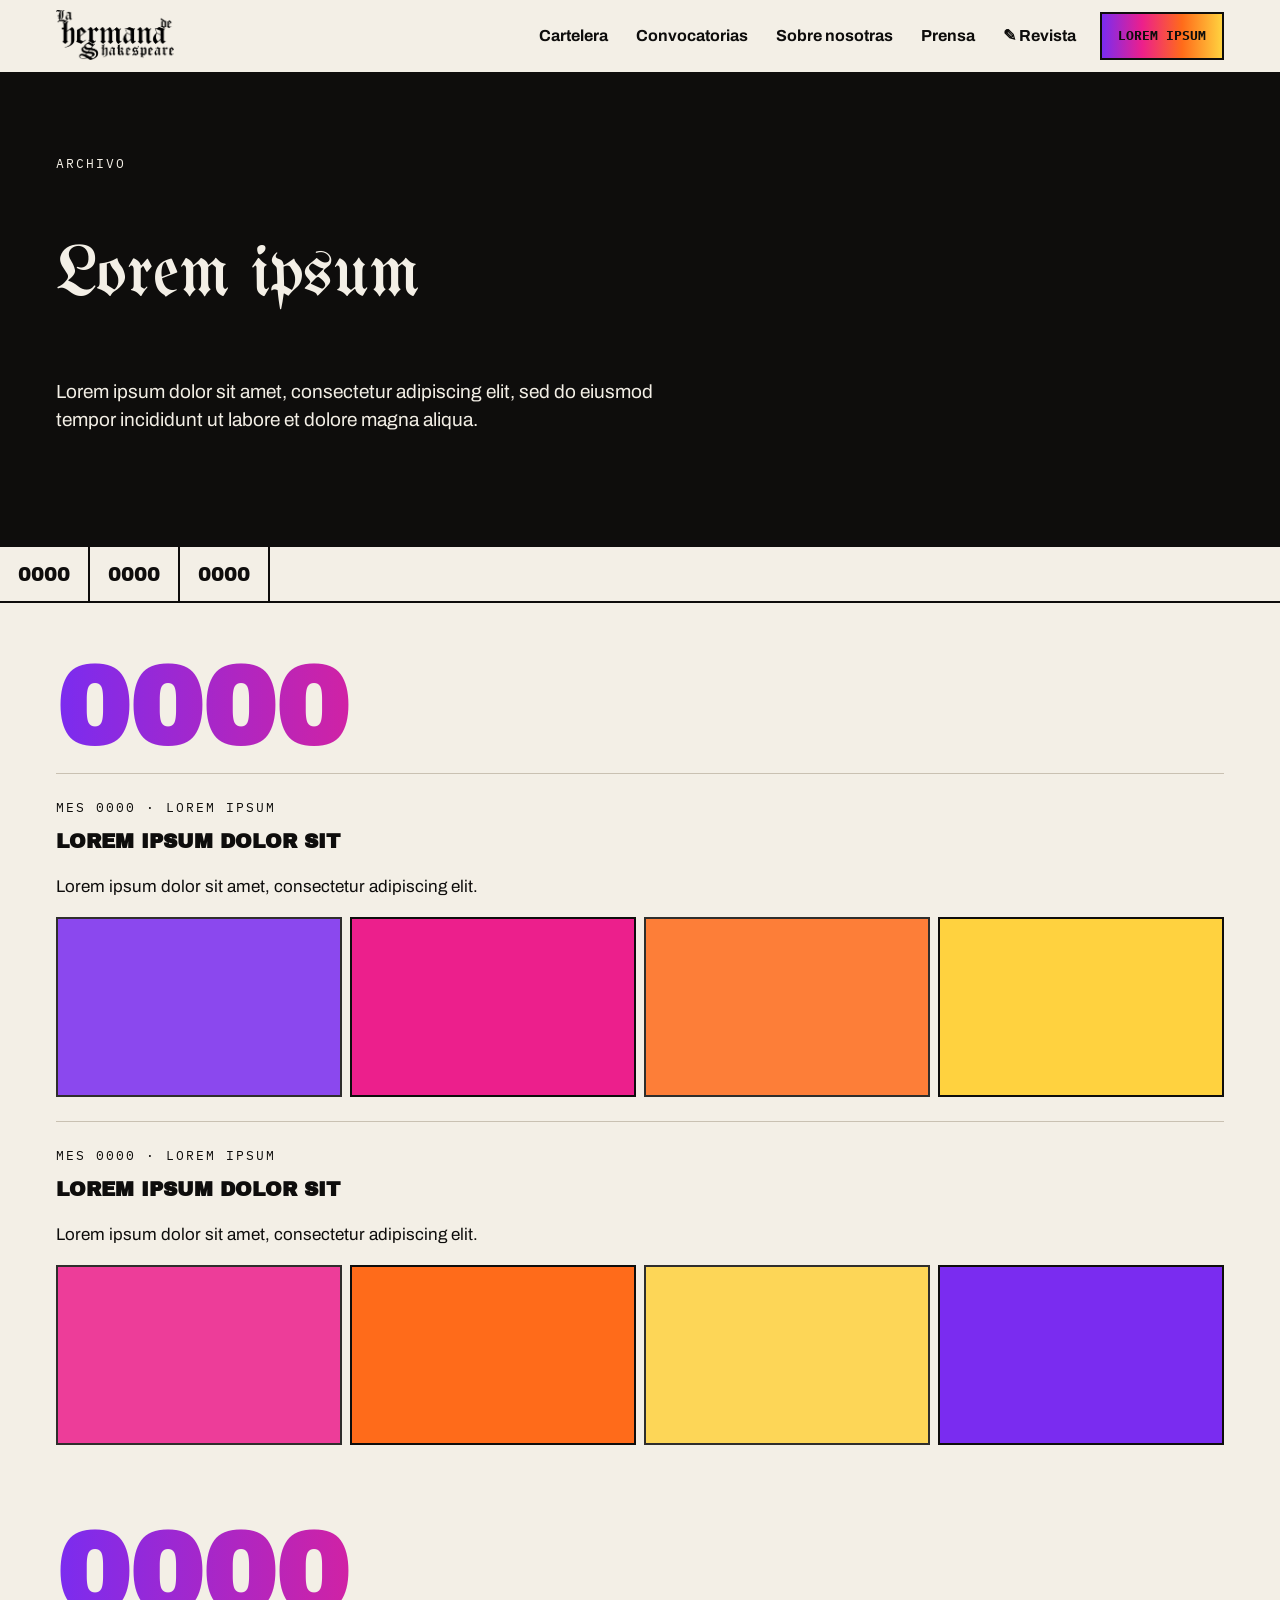
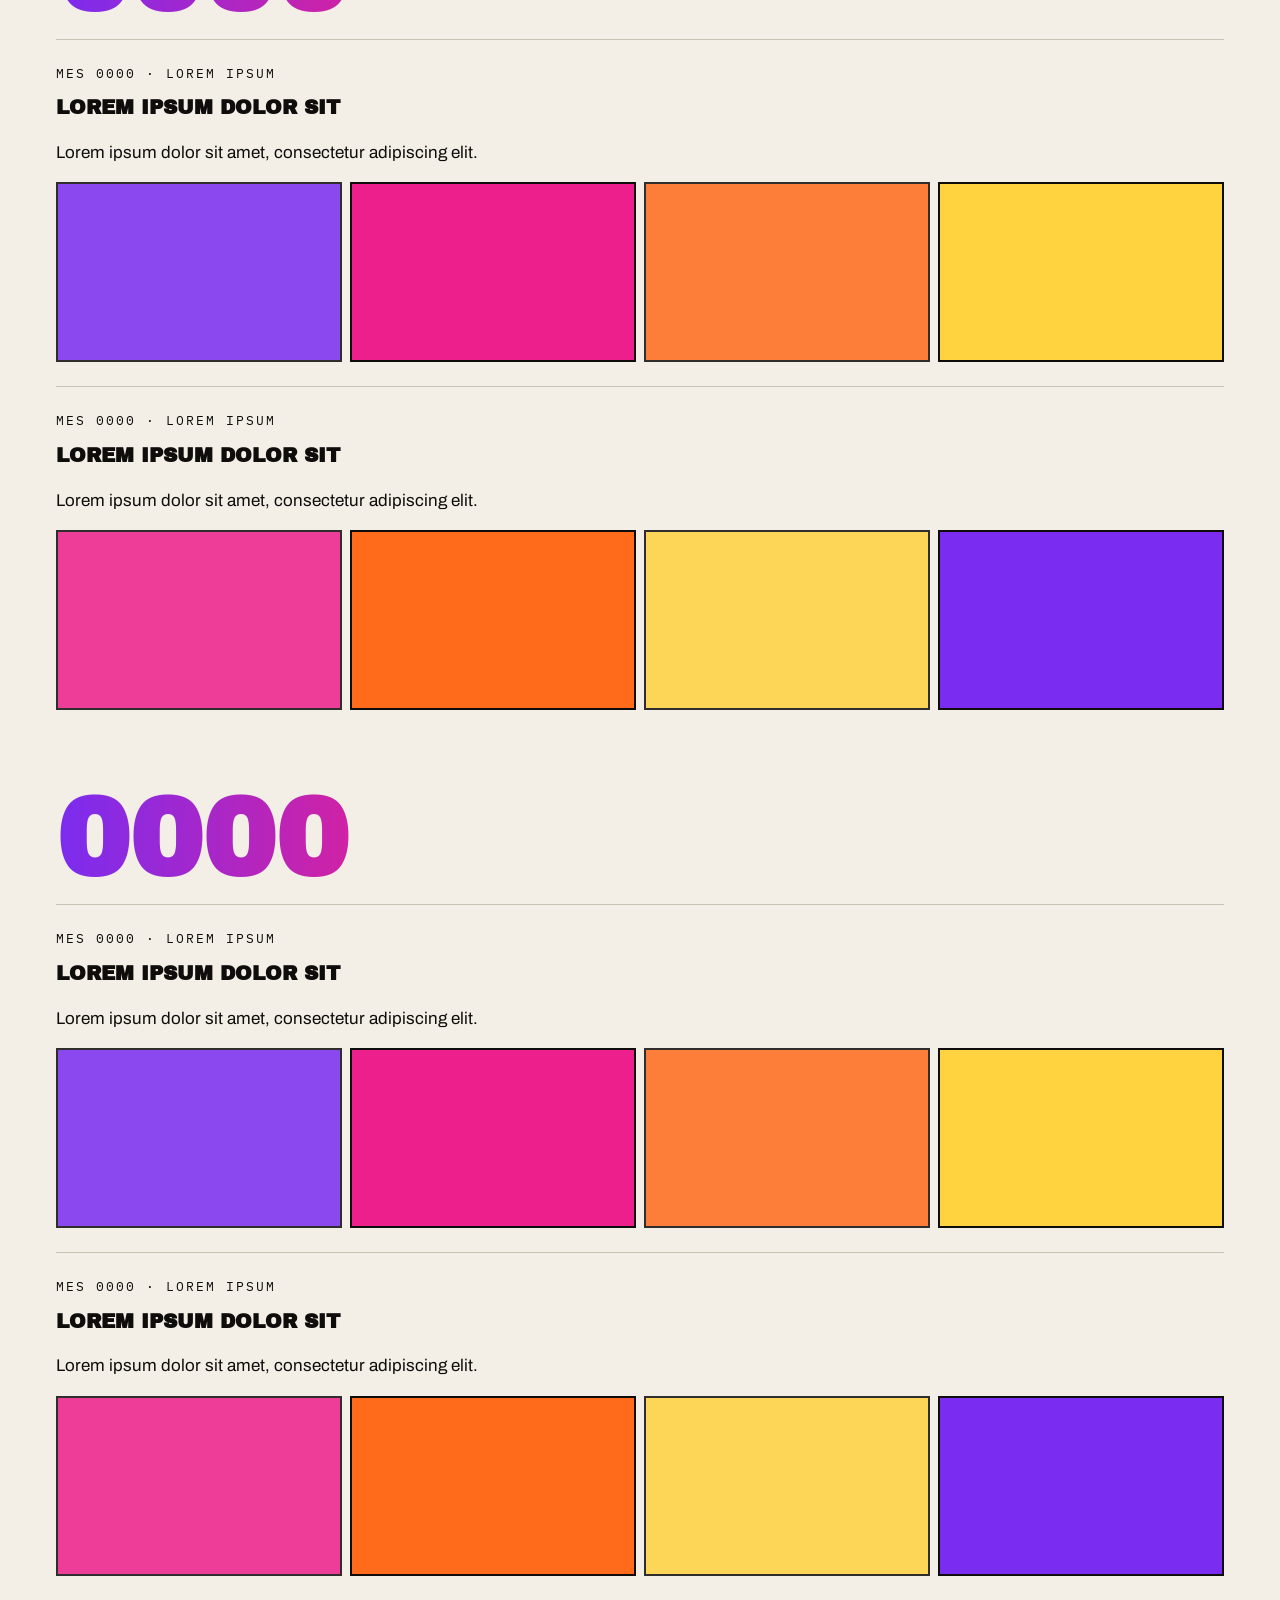
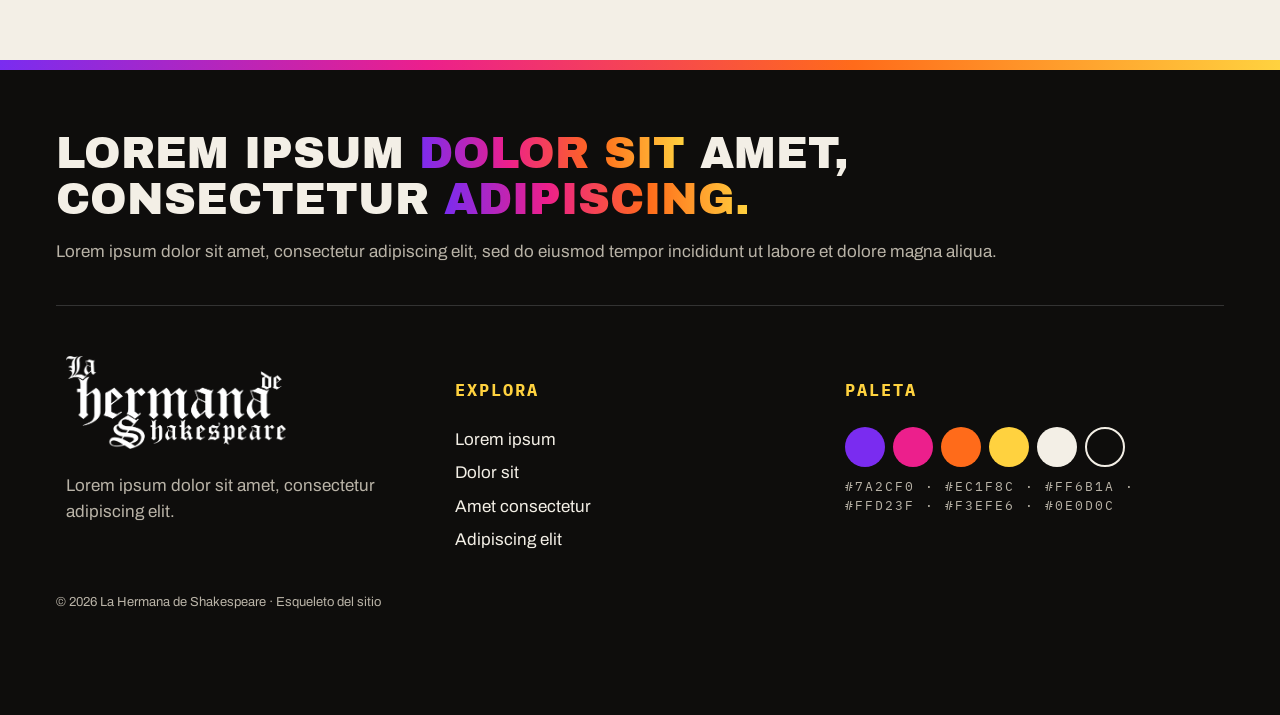
==== commit 5ad29514: "Convierte lhds-3 en esqueleto con colores y lorem ipsum Deja solo la estructura de las secciones, la" ====
--- a/archivo.html
+++ b/archivo.html
@@ -3,17 +3,15 @@
 <head>
 <meta charset="UTF-8">
 <meta name="viewport" content="width=device-width, initial-scale=1">
-<title>Archivo histórico · La Hermana de Shakespeare</title>
-<meta name="description" content="Carteles y fotografías de todas las ediciones de La Hermana de Shakespeare desde 2018.">
+<title>Archivo · Esqueleto</title>
 <link rel="icon" href="img/favicon.svg" type="image/svg+xml">
 <link rel="preconnect" href="https://fonts.googleapis.com">
 <link rel="preconnect" href="https://fonts.gstatic.com" crossorigin>
 <link href="https://fonts.googleapis.com/css2?family=Archivo:wght@400;700&family=Archivo+Black&family=Fraunces:ital@1&family=IBM+Plex+Mono:wght@400;700&family=UnifrakturMaguntia&display=swap" rel="stylesheet">
 <link rel="stylesheet" href="css/estilos.css">
-<link rel="stylesheet" href="css/avance.css">
+<link rel="stylesheet" href="css/esqueleto.css">
 </head>
 <body>
-<div class="banner-avance">&#128679; Sitio en construcción · Avance del proyecto · Octubre 2026</div>
 
 <!-- Menú (W3Schools How To: Responsive Top Navigation) -->
 <div class="topnav" id="myTopnav">
@@ -24,8 +22,8 @@
       <a href="index.html#convocatorias">Convocatorias</a>
       <a href="index.html#nosotras">Sobre nosotras</a>
       <a href="index.html#prensa">Prensa</a>
-      <a href="index.html#revista" class="pendiente" title="Próximamente">&#9998; Revista <small>pronto</small></a>
-      <a href="index.html#convocatorias" class="cta degradado">Súmate al micrófono</a>
+      <a href="index.html#revista">&#9998; Revista</a>
+      <a href="index.html#convocatorias" class="cta degradado">Lorem ipsum</a>
     </div>
     <a href="javascript:void(0);" class="icon" onclick="abrirMenu()">&#9776; Menú</a>
   </div>
@@ -33,187 +31,86 @@
 
 <div class="seccion oscura">
   <div class="contenedor">
-    <p class="etiqueta">Memoria del colectivo · 2018 — hoy</p>
-    <h1 class="titulo gotica">El Archivo</h1>
-    <p class="intro">Carteles y fotografías de todas nuestras ediciones, ordenados por año. Por ahora está completo 2024; los demás años se están digitalizando.</p>
+    <p class="etiqueta">Archivo</p>
+    <h1 class="titulo gotica">Lorem ipsum</h1>
+    <p class="intro">Lorem ipsum dolor sit amet, consectetur adipiscing elit, sed do eiusmod tempor incididunt ut labore et dolore magna aliqua.</p>
   </div>
 </div>
-<div class="anios"><a href="#y2024">2024</a><a href="#y2023">2023</a><a href="#y2022">2022</a><a href="#y2020">2020</a><a href="#y2019">2019</a><a href="#y2018">2018</a></div>
+<div class="anios"><a href="#a1">0000</a><a href="#a2">0000</a><a href="#a3">0000</a></div>
 
-  <div id="y2024" class="contenedor">
-    <h2 class="anio texto-degradado">2024</h2>
-    <div class="evento-archivo">
-      <p class="etiqueta">Junio 2024 · Metapatio</p>
-      <h3>Décima primera edición · Vol. XI</h3>
-      <p>Once ediciones: micrófono abierto, bazar y música de No hay niños en el parque.</p>
-      <div class="galeria">
-        <img src="img/archivo/2024-06-metapatio-cartel.jpg" alt="Décima primera edición · Vol. XI · Metapatio · Junio 2024" loading="lazy" onclick="verImagen(this)">
-        <img src="img/archivo/2024-06-metapatio-01.jpg" alt="Décima primera edición · Vol. XI · Metapatio · Junio 2024" loading="lazy" onclick="verImagen(this)">
-        <img src="img/archivo/2024-06-metapatio-02.jpg" alt="Décima primera edición · Vol. XI · Metapatio · Junio 2024" loading="lazy" onclick="verImagen(this)">
-        <img src="img/archivo/2024-06-metapatio-03.jpg" alt="Décima primera edición · Vol. XI · Metapatio · Junio 2024" loading="lazy" onclick="verImagen(this)">
-        <img src="img/archivo/2024-06-metapatio-04.jpg" alt="Décima primera edición · Vol. XI · Metapatio · Junio 2024" loading="lazy" onclick="verImagen(this)">
-        <img src="img/archivo/2024-06-metapatio-05.jpg" alt="Décima primera edición · Vol. XI · Metapatio · Junio 2024" loading="lazy" onclick="verImagen(this)">
-        <img src="img/archivo/2024-06-metapatio-06.jpg" alt="Décima primera edición · Vol. XI · Metapatio · Junio 2024" loading="lazy" onclick="verImagen(this)">
-        <img src="img/archivo/2024-06-metapatio-07.jpg" alt="Décima primera edición · Vol. XI · Metapatio · Junio 2024" loading="lazy" onclick="verImagen(this)">
-      </div>
-    </div>
-    <div class="evento-archivo">
-      <p class="etiqueta">Mayo 2024 · Otra Barra de Café</p>
-      <h3>Slam poetry × exposición de arte</h3>
-      <p>Slam de poesía y exposición de arte con música de Turnipz.</p>
-      <div class="galeria">
-        <img src="img/archivo/2024-05-otra-barra-cartel.jpg" alt="Slam poetry × exposición de arte · Otra Barra de Café · Mayo 2024" loading="lazy" onclick="verImagen(this)">
-        <img src="img/archivo/2024-05-otra-barra-01.jpg" alt="Slam poetry × exposición de arte · Otra Barra de Café · Mayo 2024" loading="lazy" onclick="verImagen(this)">
-        <img src="img/archivo/2024-05-otra-barra-02.jpg" alt="Slam poetry × exposición de arte · Otra Barra de Café · Mayo 2024" loading="lazy" onclick="verImagen(this)">
-        <img src="img/archivo/2024-05-otra-barra-03.jpg" alt="Slam poetry × exposición de arte · Otra Barra de Café · Mayo 2024" loading="lazy" onclick="verImagen(this)">
-        <img src="img/archivo/2024-05-otra-barra-04.jpg" alt="Slam poetry × exposición de arte · Otra Barra de Café · Mayo 2024" loading="lazy" onclick="verImagen(this)">
-        <img src="img/archivo/2024-05-otra-barra-05.jpg" alt="Slam poetry × exposición de arte · Otra Barra de Café · Mayo 2024" loading="lazy" onclick="verImagen(this)">
-        <img src="img/archivo/2024-05-otra-barra-06.jpg" alt="Slam poetry × exposición de arte · Otra Barra de Café · Mayo 2024" loading="lazy" onclick="verImagen(this)">
-      </div>
-    </div>
-    <div class="evento-archivo">
-      <p class="etiqueta">Abril 2024 · Facultad de Música UANL</p>
-      <h3>ExpresArte Poesía</h3>
-      <p>Micrófono abierto “ExpresArte” en el auditorio de la Facultad de Música.</p>
-      <div class="galeria">
-        <img src="img/archivo/2024-04-fac-musica-cartel.jpg" alt="ExpresArte Poesía · Facultad de Música UANL · Abril 2024" loading="lazy" onclick="verImagen(this)">
-        <img src="img/archivo/2024-04-fac-musica-01.jpg" alt="ExpresArte Poesía · Facultad de Música UANL · Abril 2024" loading="lazy" onclick="verImagen(this)">
-        <img src="img/archivo/2024-04-fac-musica-02.jpg" alt="ExpresArte Poesía · Facultad de Música UANL · Abril 2024" loading="lazy" onclick="verImagen(this)">
-        <img src="img/archivo/2024-04-fac-musica-03.jpg" alt="ExpresArte Poesía · Facultad de Música UANL · Abril 2024" loading="lazy" onclick="verImagen(this)">
-        <img src="img/archivo/2024-04-fac-musica-04.jpg" alt="ExpresArte Poesía · Facultad de Música UANL · Abril 2024" loading="lazy" onclick="verImagen(this)">
-        <img src="img/archivo/2024-04-fac-musica-05.jpg" alt="ExpresArte Poesía · Facultad de Música UANL · Abril 2024" loading="lazy" onclick="verImagen(this)">
-        <img src="img/archivo/2024-04-fac-musica-06.jpg" alt="ExpresArte Poesía · Facultad de Música UANL · Abril 2024" loading="lazy" onclick="verImagen(this)">
-      </div>
-    </div>
-    <div class="evento-archivo">
-      <p class="etiqueta">Marzo 2024 · Parque Cerradas de Anáhuac, Escobedo</p>
-      <h3>Noche de Poesía Juvenil</h3>
-      <p>Micrófono abierto en colaboración con el Gobierno de Escobedo.</p>
-      <div class="galeria">
-        <img src="img/archivo/2024-03-cerradas-anahuac-cartel.jpg" alt="Noche de Poesía Juvenil · Parque Cerradas de Anáhuac, Escobedo · Marzo 2024" loading="lazy" onclick="verImagen(this)">
-        <img src="img/archivo/2024-03-cerradas-anahuac-01.jpg" alt="Noche de Poesía Juvenil · Parque Cerradas de Anáhuac, Escobedo · Marzo 2024" loading="lazy" onclick="verImagen(this)">
-        <img src="img/archivo/2024-03-cerradas-anahuac-02.jpg" alt="Noche de Poesía Juvenil · Parque Cerradas de Anáhuac, Escobedo · Marzo 2024" loading="lazy" onclick="verImagen(this)">
-        <img src="img/archivo/2024-03-cerradas-anahuac-03.jpg" alt="Noche de Poesía Juvenil · Parque Cerradas de Anáhuac, Escobedo · Marzo 2024" loading="lazy" onclick="verImagen(this)">
-        <img src="img/archivo/2024-03-cerradas-anahuac-04.jpg" alt="Noche de Poesía Juvenil · Parque Cerradas de Anáhuac, Escobedo · Marzo 2024" loading="lazy" onclick="verImagen(this)">
-        <img src="img/archivo/2024-03-cerradas-anahuac-05.jpg" alt="Noche de Poesía Juvenil · Parque Cerradas de Anáhuac, Escobedo · Marzo 2024" loading="lazy" onclick="verImagen(this)">
-        <img src="img/archivo/2024-03-cerradas-anahuac-06.jpg" alt="Noche de Poesía Juvenil · Parque Cerradas de Anáhuac, Escobedo · Marzo 2024" loading="lazy" onclick="verImagen(this)">
-        <img src="img/archivo/2024-03-cerradas-anahuac-07.jpg" alt="Noche de Poesía Juvenil · Parque Cerradas de Anáhuac, Escobedo · Marzo 2024" loading="lazy" onclick="verImagen(this)">
-      </div>
-    </div>
-    <div class="evento-archivo">
-      <p class="etiqueta">Marzo 2024 · Camaleónico Café</p>
-      <h3>Micrófono abierto</h3>
-      <p>Micrófono abierto con música de Cielo Padilla y Sam Vázquez.</p>
-      <div class="galeria">
-        <img src="img/archivo/2024-03-camaleonico-cartel.jpg" alt="Micrófono abierto · Camaleónico Café · Marzo 2024" loading="lazy" onclick="verImagen(this)">
-        <img src="img/archivo/2024-03-camaleonico-01.jpg" alt="Micrófono abierto · Camaleónico Café · Marzo 2024" loading="lazy" onclick="verImagen(this)">
-        <img src="img/archivo/2024-03-camaleonico-02.jpg" alt="Micrófono abierto · Camaleónico Café · Marzo 2024" loading="lazy" onclick="verImagen(this)">
-        <img src="img/archivo/2024-03-camaleonico-03.jpg" alt="Micrófono abierto · Camaleónico Café · Marzo 2024" loading="lazy" onclick="verImagen(this)">
-        <img src="img/archivo/2024-03-camaleonico-04.jpg" alt="Micrófono abierto · Camaleónico Café · Marzo 2024" loading="lazy" onclick="verImagen(this)">
-        <img src="img/archivo/2024-03-camaleonico-05.jpg" alt="Micrófono abierto · Camaleónico Café · Marzo 2024" loading="lazy" onclick="verImagen(this)">
-        <img src="img/archivo/2024-03-camaleonico-06.jpg" alt="Micrófono abierto · Camaleónico Café · Marzo 2024" loading="lazy" onclick="verImagen(this)">
-      </div>
-    </div>
-    <div class="evento-archivo">
-      <p class="etiqueta">Febrero 2024 · Cataluna Café y Arte</p>
-      <h3>Micrófono abierto De Morra a Morra</h3>
-      <p>Micrófono abierto con música de Kapiolani.</p>
-      <div class="galeria">
-        <img src="img/archivo/2024-02-cataluna-cartel.jpg" alt="Micrófono abierto De Morra a Morra · Cataluna Café y Arte · Febrero 2024" loading="lazy" onclick="verImagen(this)">
-        <img src="img/archivo/2024-02-cataluna-01.jpg" alt="Micrófono abierto De Morra a Morra · Cataluna Café y Arte · Febrero 2024" loading="lazy" onclick="verImagen(this)">
-        <img src="img/archivo/2024-02-cataluna-02.jpg" alt="Micrófono abierto De Morra a Morra · Cataluna Café y Arte · Febrero 2024" loading="lazy" onclick="verImagen(this)">
-        <img src="img/archivo/2024-02-cataluna-03.jpg" alt="Micrófono abierto De Morra a Morra · Cataluna Café y Arte · Febrero 2024" loading="lazy" onclick="verImagen(this)">
-        <img src="img/archivo/2024-02-cataluna-04.jpg" alt="Micrófono abierto De Morra a Morra · Cataluna Café y Arte · Febrero 2024" loading="lazy" onclick="verImagen(this)">
-        <img src="img/archivo/2024-02-cataluna-05.jpg" alt="Micrófono abierto De Morra a Morra · Cataluna Café y Arte · Febrero 2024" loading="lazy" onclick="verImagen(this)">
-        <img src="img/archivo/2024-02-cataluna-06.jpg" alt="Micrófono abierto De Morra a Morra · Cataluna Café y Arte · Febrero 2024" loading="lazy" onclick="verImagen(this)">
-      </div>
-    </div>
+<div id="a1" class="contenedor">
+  <h2 class="anio texto-degradado">0000</h2>
+  <div class="evento-archivo">
+    <p class="etiqueta">Mes 0000 · Lorem ipsum</p>
+    <h3>Lorem ipsum dolor sit</h3>
+    <p>Lorem ipsum dolor sit amet, consectetur adipiscing elit.</p>
+    <div class="galeria"><div class="bloque c-violeta "></div><div class="bloque c-rosa "></div><div class="bloque c-naranja "></div><div class="bloque c-amarillo "></div></div>
   </div>
-  <div id="y2023" class="contenedor">
-    <h2 class="anio texto-degradado">2023</h2>
-    <div class="en-obra">
-      <p class="etiqueta">&#128679; En construcción</p>
-      <h3>Archivo 2023</h3>
-      <p>Estamos digitalizando los carteles y fotografías de este año.</p>
-    </div>
+  <div class="evento-archivo">
+    <p class="etiqueta">Mes 0000 · Lorem ipsum</p>
+    <h3>Lorem ipsum dolor sit</h3>
+    <p>Lorem ipsum dolor sit amet, consectetur adipiscing elit.</p>
+    <div class="galeria"><div class="bloque c-rosa "></div><div class="bloque c-naranja "></div><div class="bloque c-amarillo "></div><div class="bloque c-violeta "></div></div>
   </div>
-  <div id="y2022" class="contenedor">
-    <h2 class="anio texto-degradado">2022</h2>
-    <div class="en-obra">
-      <p class="etiqueta">&#128679; En construcción</p>
-      <h3>Archivo 2022</h3>
-      <p>Estamos digitalizando los carteles y fotografías de este año.</p>
-    </div>
+</div>
+<div id="a2" class="contenedor">
+  <h2 class="anio texto-degradado">0000</h2>
+  <div class="evento-archivo">
+    <p class="etiqueta">Mes 0000 · Lorem ipsum</p>
+    <h3>Lorem ipsum dolor sit</h3>
+    <p>Lorem ipsum dolor sit amet, consectetur adipiscing elit.</p>
+    <div class="galeria"><div class="bloque c-violeta "></div><div class="bloque c-rosa "></div><div class="bloque c-naranja "></div><div class="bloque c-amarillo "></div></div>
   </div>
-  <div id="y2020" class="contenedor">
-    <h2 class="anio texto-degradado">2020</h2>
-    <div class="en-obra">
-      <p class="etiqueta">&#128679; En construcción</p>
-      <h3>Archivo 2020</h3>
-      <p>Estamos digitalizando los carteles y fotografías de este año.</p>
-    </div>
+  <div class="evento-archivo">
+    <p class="etiqueta">Mes 0000 · Lorem ipsum</p>
+    <h3>Lorem ipsum dolor sit</h3>
+    <p>Lorem ipsum dolor sit amet, consectetur adipiscing elit.</p>
+    <div class="galeria"><div class="bloque c-rosa "></div><div class="bloque c-naranja "></div><div class="bloque c-amarillo "></div><div class="bloque c-violeta "></div></div>
   </div>
-  <div id="y2019" class="contenedor">
-    <h2 class="anio texto-degradado">2019</h2>
-    <div class="en-obra">
-      <p class="etiqueta">&#128679; En construcción</p>
-      <h3>Archivo 2019</h3>
-      <p>Estamos digitalizando los carteles y fotografías de este año.</p>
-    </div>
+</div>
+<div id="a3" class="contenedor">
+  <h2 class="anio texto-degradado">0000</h2>
+  <div class="evento-archivo">
+    <p class="etiqueta">Mes 0000 · Lorem ipsum</p>
+    <h3>Lorem ipsum dolor sit</h3>
+    <p>Lorem ipsum dolor sit amet, consectetur adipiscing elit.</p>
+    <div class="galeria"><div class="bloque c-violeta "></div><div class="bloque c-rosa "></div><div class="bloque c-naranja "></div><div class="bloque c-amarillo "></div></div>
   </div>
-  <div id="y2018" class="contenedor">
-    <h2 class="anio texto-degradado">2018</h2>
-    <div class="en-obra">
-      <p class="etiqueta">&#128679; En construcción</p>
-      <h3>Archivo 2018</h3>
-      <p>Estamos digitalizando los carteles y fotografías de este año.</p>
-    </div>
+  <div class="evento-archivo">
+    <p class="etiqueta">Mes 0000 · Lorem ipsum</p>
+    <h3>Lorem ipsum dolor sit</h3>
+    <p>Lorem ipsum dolor sit amet, consectetur adipiscing elit.</p>
+    <div class="galeria"><div class="bloque c-rosa "></div><div class="bloque c-naranja "></div><div class="bloque c-amarillo "></div><div class="bloque c-violeta "></div></div>
   </div>
-<div style="height:60px"></div>
+</div><div style="height:60px"></div>
 
 <!-- Pie de página -->
 <div class="degradado" style="height:10px"></div>
 <footer class="footer">
   <div class="contenedor">
-    <p class="manifiesto">Un espacio <span class="texto-degradado">seguro</span>, no separatista y de <span class="texto-degradado">puertas abiertas.</span></p>
-    <p style="max-width:650px;color:#b9b3a7">Aquí todas las voces son bienvenidas. Cero tolerancia a discursos de odio, acoso o propaganda partidista. Si algo te hace sentir insegurx en uno de nuestros eventos, búscanos: te vamos a escuchar.</p>
-    <hr style="border-color:#333;margin:40px 0">
+    <p class="manifiesto">Lorem ipsum <span class="texto-degradado">dolor sit</span> amet, consectetur <span class="texto-degradado">adipiscing.</span></p>
+    <p class="gris">Lorem ipsum dolor sit amet, consectetur adipiscing elit, sed do eiusmod tempor incididunt ut labore et dolore magna aliqua.</p>
+    <hr class="linea-gris">
     <div class="row">
       <div class="column">
         <img src="img/logo-lhds-blanco.png" alt="La Hermana de Shakespeare" style="width:220px">
-        <p style="color:#b9b3a7">Colectivo independiente para artistas emergentes del Área Metropolitana de Monterrey.</p>
-        <p class="etiqueta" style="color:#ffd23f">Redes sociales: próximamente</p>
+        <p class="gris">Lorem ipsum dolor sit amet, consectetur adipiscing elit.</p>
       </div>
       <div class="column">
         <h4>Explora</h4>
-        <ul>
-          <li><a href="index.html#cartelera">Cartelera</a></li>
-          <li><a href="index.html#convocatorias">Convocatorias</a></li>
-          <li><a href="archivo.html">Archivo histórico</a></li>
-          <li class="pendiente-texto">Revista (próximamente)</li>
-        </ul>
+        <ul><li>Lorem ipsum</li><li>Dolor sit</li><li>Amet consectetur</li><li>Adipiscing elit</li></ul>
       </div>
       <div class="column">
-        <h4>Contacto</h4>
-        <ul>
-          <!-- [POR CONFIRMAR] correo del colectivo -->
-          <li><a href="mailto:contacto@lahermanadeshakespeare.mx">contacto@lahermanadeshakespeare.mx</a></li>
-          <li class="pendiente-texto">Kit de prensa (próximamente)</li>
-          <li><a href="aviso-legal.html">Aviso legal y privacidad</a></li>
-          <li>Monterrey, Nuevo León</li>
-        </ul>
+        <h4>Paleta</h4>
+        <div class="paleta">
+          <span class="c-violeta" title="#7a2cf0"></span><span class="c-rosa" title="#ec1f8c"></span><span class="c-naranja" title="#ff6b1a"></span><span class="c-amarillo" title="#ffd23f"></span><span class="c-papel" title="#f3efe6"></span><span class="c-negro borde-claro" title="#0e0d0c"></span>
+        </div>
+        <p class="etiqueta gris" style="margin-top:10px">#7a2cf0 · #ec1f8c · #ff6b1a · #ffd23f · #f3efe6 · #0e0d0c</p>
       </div>
     </div>
-    <p style="color:#8f897e;font-size:13px">© 2026 La Hermana de Shakespeare · Colectivo independiente</p>
+    <p class="gris" style="font-size:13px">© 2026 La Hermana de Shakespeare · Esqueleto del sitio</p>
   </div>
 </footer>
-
-<!-- Ventana para ver fotos (W3Schools How To: Modal Images) -->
-<div id="imgModal" class="modal" onclick="cerrarModal('imgModal')">
-  <span class="close">&times;</span>
-  <img id="imgGrande" alt="">
-  <div id="caption" class="caption"></div>
-</div>
 
 <script src="js/script.js"></script>
 </body>
--- a/css/esqueleto.css
+++ b/css/esqueleto.css
@@ -0,0 +1,74 @@
+/* =====================================================
+   Esqueleto: solo estructura, colores y lorem ipsum.
+   Los bloques de color ocupan el lugar de las fotos.
+   ===================================================== */
+
+/* Portada sin foto: solo el degradado de la marca */
+.hero-image {
+  background-image: linear-gradient(135deg, #7a2cf0 0%, #ec1f8c 45%, #ff6b1a 80%, #ffd23f 100%);
+}
+
+/* Colores de la marca */
+.c-violeta { background-color: #7a2cf0; }
+.c-rosa { background-color: #ec1f8c; }
+.c-naranja { background-color: #ff6b1a; }
+.c-amarillo { background-color: #ffd23f; }
+.c-negro { background-color: #0e0d0c; }
+.c-papel { background-color: #f3efe6; }
+
+/* Bloques en lugar de fotos */
+.bloque {
+  height: 180px;
+  border: 2px solid #0e0d0c;
+}
+
+.bloque.ancha {
+  grid-column: span 2;
+}
+
+.galeria .bloque:nth-child(odd) {
+  opacity: 0.85;
+}
+
+/* Paleta del pie de página */
+.paleta {
+  display: flex;
+  gap: 8px;
+}
+
+.paleta span {
+  width: 40px;
+  height: 40px;
+  border-radius: 50%;
+  display: inline-block;
+}
+
+.borde-claro {
+  border: 2px solid #f3efe6;
+}
+
+/* Textos grises */
+.gris {
+  color: #b9b3a7;
+}
+
+.gris-oscuro {
+  color: #6b655c;
+  font-size: 14px;
+}
+
+.linea-gris {
+  border: 0;
+  border-top: 1px solid #333;
+  margin: 40px 0;
+}
+
+ul.lista li {
+  padding: 18px 0;
+}
+
+@media screen and (max-width: 700px) {
+  .bloque {
+    height: 130px;
+  }
+}
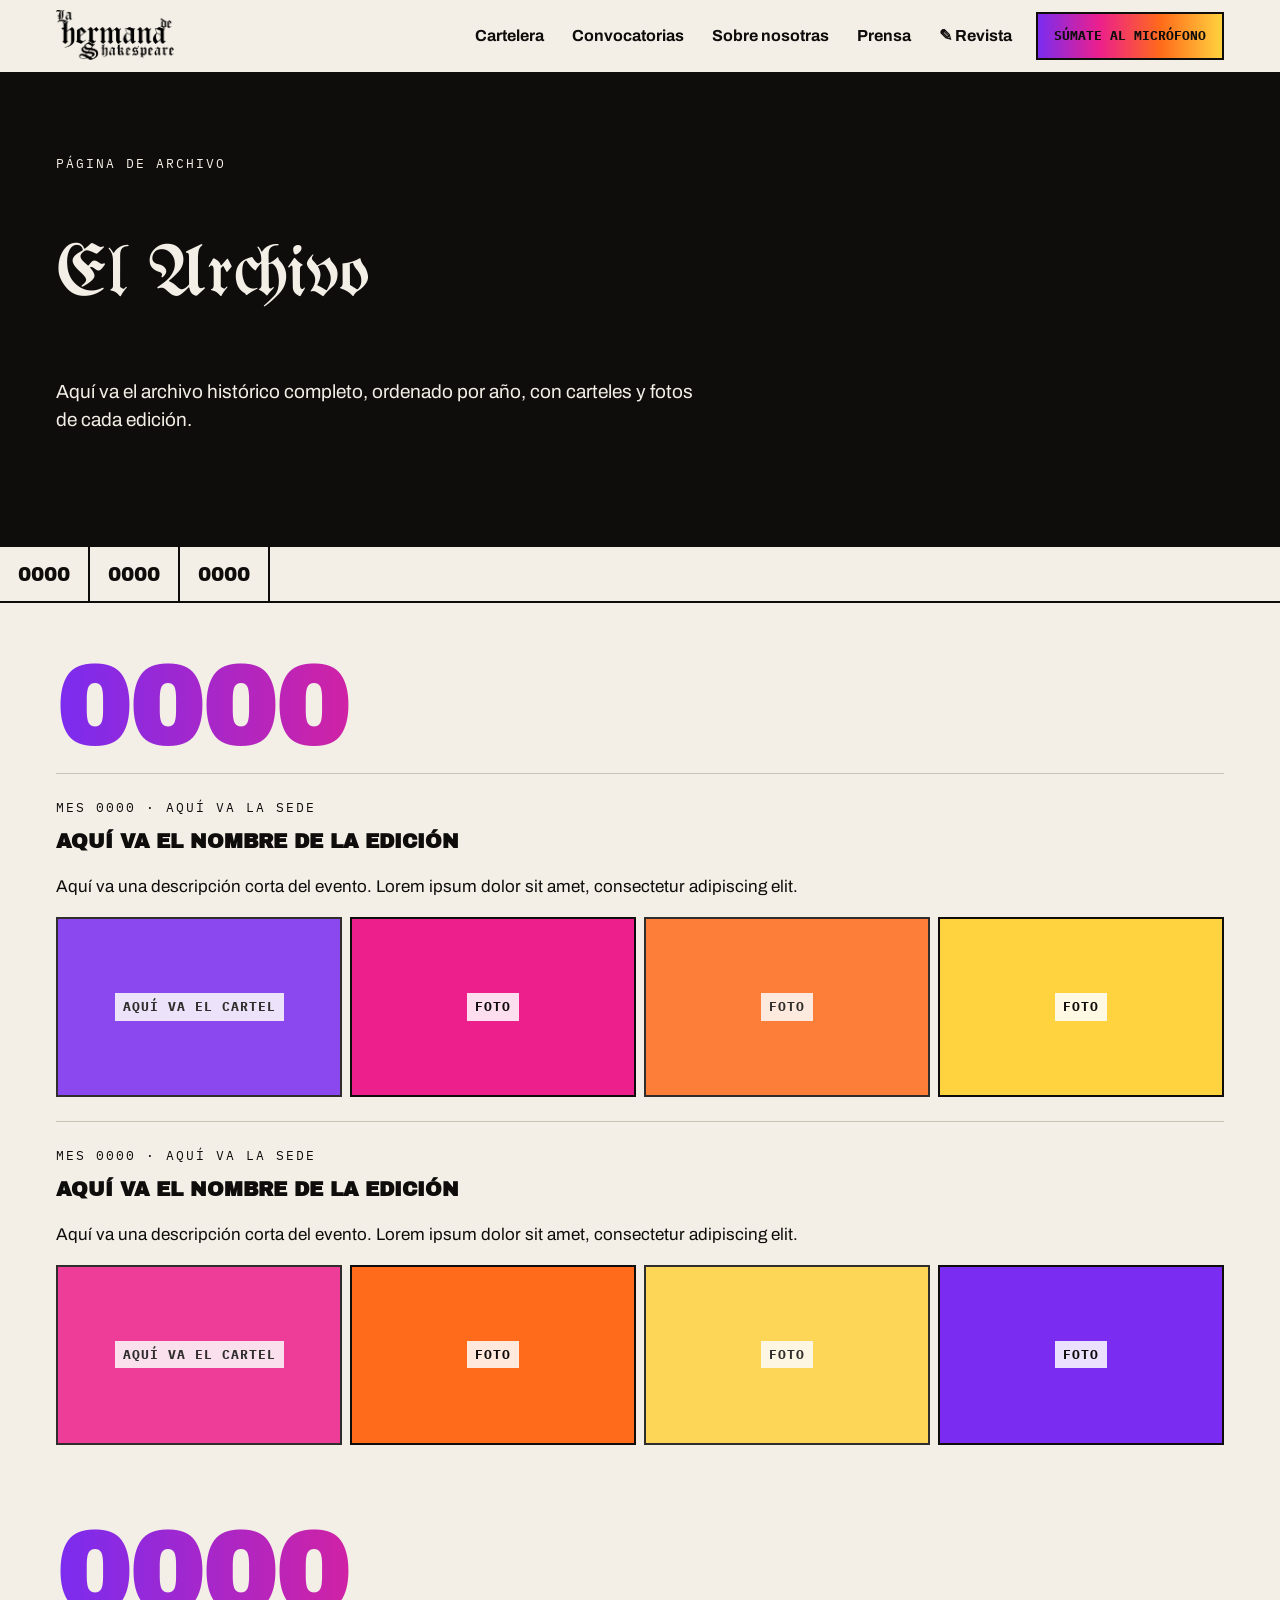
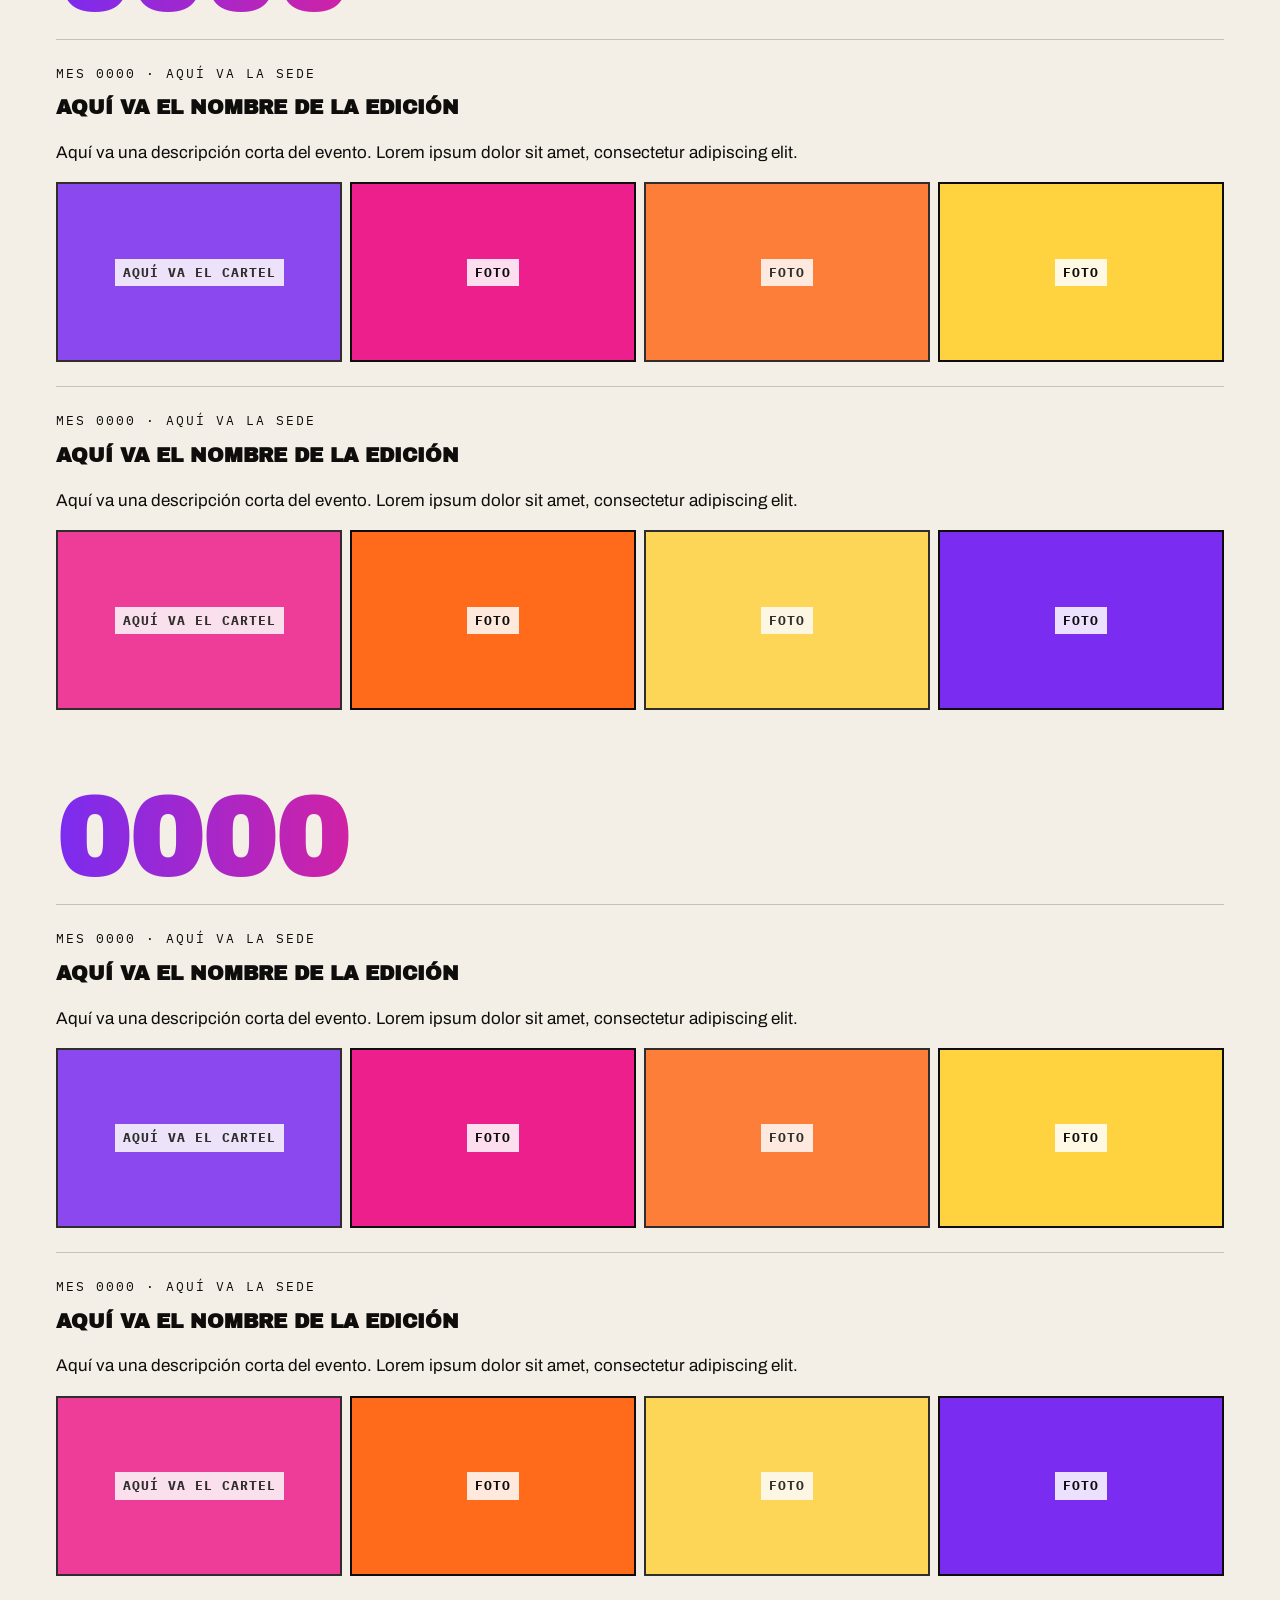
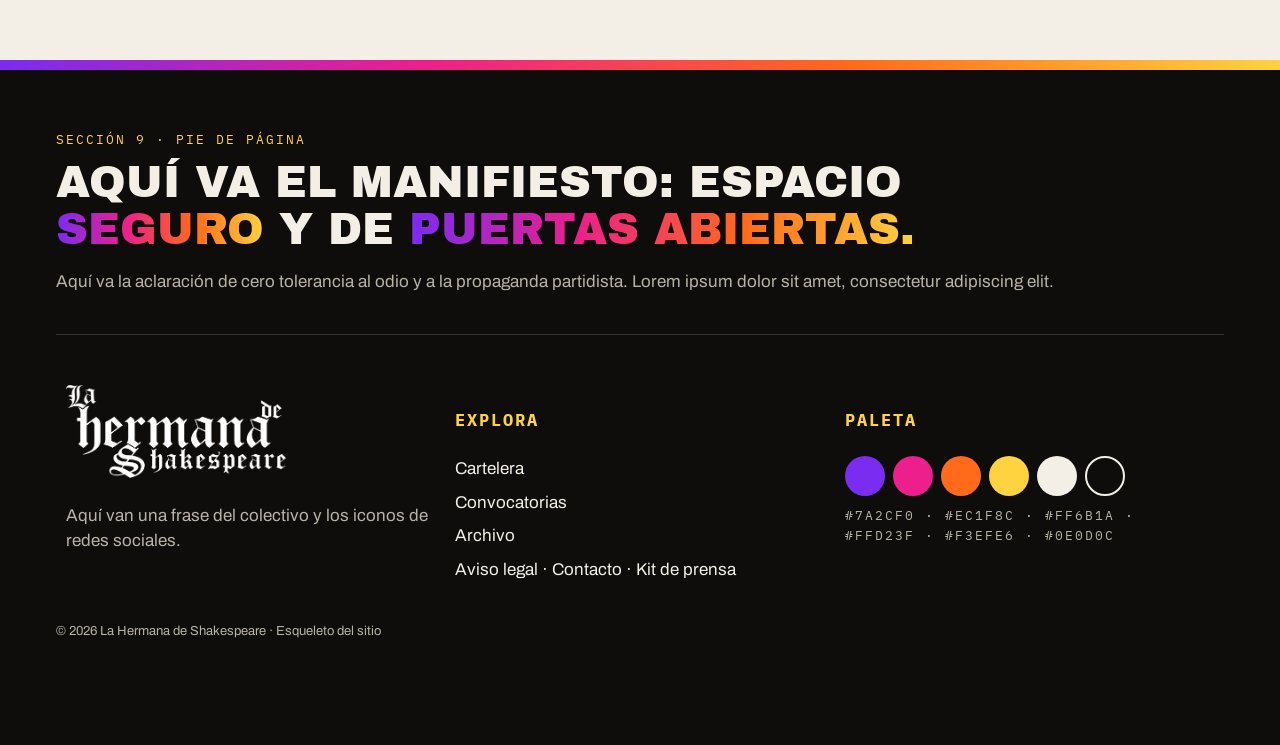
==== commit 5a8bdecf: "Nombra las secciones del esqueleto e indica qué va en cada lugar Co-Authored-By: Claude Opus 5.5 (1M" ====
--- a/archivo.html
+++ b/archivo.html
@@ -23,7 +23,7 @@
       <a href="index.html#nosotras">Sobre nosotras</a>
       <a href="index.html#prensa">Prensa</a>
       <a href="index.html#revista">&#9998; Revista</a>
-      <a href="index.html#convocatorias" class="cta degradado">Lorem ipsum</a>
+      <a href="index.html#convocatorias" class="cta degradado">Súmate al micrófono</a>
     </div>
     <a href="javascript:void(0);" class="icon" onclick="abrirMenu()">&#9776; Menú</a>
   </div>
@@ -31,9 +31,9 @@
 
 <div class="seccion oscura">
   <div class="contenedor">
-    <p class="etiqueta">Archivo</p>
-    <h1 class="titulo gotica">Lorem ipsum</h1>
-    <p class="intro">Lorem ipsum dolor sit amet, consectetur adipiscing elit, sed do eiusmod tempor incididunt ut labore et dolore magna aliqua.</p>
+    <p class="etiqueta">Página de archivo</p>
+    <h1 class="titulo gotica">El Archivo</h1>
+    <p class="intro">Aquí va el archivo histórico completo, ordenado por año, con carteles y fotos de cada edición.</p>
   </div>
 </div>
 <div class="anios"><a href="#a1">0000</a><a href="#a2">0000</a><a href="#a3">0000</a></div>
@@ -41,46 +41,46 @@
 <div id="a1" class="contenedor">
   <h2 class="anio texto-degradado">0000</h2>
   <div class="evento-archivo">
-    <p class="etiqueta">Mes 0000 · Lorem ipsum</p>
-    <h3>Lorem ipsum dolor sit</h3>
-    <p>Lorem ipsum dolor sit amet, consectetur adipiscing elit.</p>
-    <div class="galeria"><div class="bloque c-violeta "></div><div class="bloque c-rosa "></div><div class="bloque c-naranja "></div><div class="bloque c-amarillo "></div></div>
+    <p class="etiqueta">Mes 0000 · Aquí va la sede</p>
+    <h3>Aquí va el nombre de la edición</h3>
+    <p>Aquí va una descripción corta del evento. Lorem ipsum dolor sit amet, consectetur adipiscing elit.</p>
+    <div class="galeria"><div class="bloque c-violeta "><span>Aquí va el cartel</span></div><div class="bloque c-rosa "><span>Foto</span></div><div class="bloque c-naranja "><span>Foto</span></div><div class="bloque c-amarillo "><span>Foto</span></div></div>
   </div>
   <div class="evento-archivo">
-    <p class="etiqueta">Mes 0000 · Lorem ipsum</p>
-    <h3>Lorem ipsum dolor sit</h3>
-    <p>Lorem ipsum dolor sit amet, consectetur adipiscing elit.</p>
-    <div class="galeria"><div class="bloque c-rosa "></div><div class="bloque c-naranja "></div><div class="bloque c-amarillo "></div><div class="bloque c-violeta "></div></div>
+    <p class="etiqueta">Mes 0000 · Aquí va la sede</p>
+    <h3>Aquí va el nombre de la edición</h3>
+    <p>Aquí va una descripción corta del evento. Lorem ipsum dolor sit amet, consectetur adipiscing elit.</p>
+    <div class="galeria"><div class="bloque c-rosa "><span>Aquí va el cartel</span></div><div class="bloque c-naranja "><span>Foto</span></div><div class="bloque c-amarillo "><span>Foto</span></div><div class="bloque c-violeta "><span>Foto</span></div></div>
   </div>
 </div>
 <div id="a2" class="contenedor">
   <h2 class="anio texto-degradado">0000</h2>
   <div class="evento-archivo">
-    <p class="etiqueta">Mes 0000 · Lorem ipsum</p>
-    <h3>Lorem ipsum dolor sit</h3>
-    <p>Lorem ipsum dolor sit amet, consectetur adipiscing elit.</p>
-    <div class="galeria"><div class="bloque c-violeta "></div><div class="bloque c-rosa "></div><div class="bloque c-naranja "></div><div class="bloque c-amarillo "></div></div>
+    <p class="etiqueta">Mes 0000 · Aquí va la sede</p>
+    <h3>Aquí va el nombre de la edición</h3>
+    <p>Aquí va una descripción corta del evento. Lorem ipsum dolor sit amet, consectetur adipiscing elit.</p>
+    <div class="galeria"><div class="bloque c-violeta "><span>Aquí va el cartel</span></div><div class="bloque c-rosa "><span>Foto</span></div><div class="bloque c-naranja "><span>Foto</span></div><div class="bloque c-amarillo "><span>Foto</span></div></div>
   </div>
   <div class="evento-archivo">
-    <p class="etiqueta">Mes 0000 · Lorem ipsum</p>
-    <h3>Lorem ipsum dolor sit</h3>
-    <p>Lorem ipsum dolor sit amet, consectetur adipiscing elit.</p>
-    <div class="galeria"><div class="bloque c-rosa "></div><div class="bloque c-naranja "></div><div class="bloque c-amarillo "></div><div class="bloque c-violeta "></div></div>
+    <p class="etiqueta">Mes 0000 · Aquí va la sede</p>
+    <h3>Aquí va el nombre de la edición</h3>
+    <p>Aquí va una descripción corta del evento. Lorem ipsum dolor sit amet, consectetur adipiscing elit.</p>
+    <div class="galeria"><div class="bloque c-rosa "><span>Aquí va el cartel</span></div><div class="bloque c-naranja "><span>Foto</span></div><div class="bloque c-amarillo "><span>Foto</span></div><div class="bloque c-violeta "><span>Foto</span></div></div>
   </div>
 </div>
 <div id="a3" class="contenedor">
   <h2 class="anio texto-degradado">0000</h2>
   <div class="evento-archivo">
-    <p class="etiqueta">Mes 0000 · Lorem ipsum</p>
-    <h3>Lorem ipsum dolor sit</h3>
-    <p>Lorem ipsum dolor sit amet, consectetur adipiscing elit.</p>
-    <div class="galeria"><div class="bloque c-violeta "></div><div class="bloque c-rosa "></div><div class="bloque c-naranja "></div><div class="bloque c-amarillo "></div></div>
+    <p class="etiqueta">Mes 0000 · Aquí va la sede</p>
+    <h3>Aquí va el nombre de la edición</h3>
+    <p>Aquí va una descripción corta del evento. Lorem ipsum dolor sit amet, consectetur adipiscing elit.</p>
+    <div class="galeria"><div class="bloque c-violeta "><span>Aquí va el cartel</span></div><div class="bloque c-rosa "><span>Foto</span></div><div class="bloque c-naranja "><span>Foto</span></div><div class="bloque c-amarillo "><span>Foto</span></div></div>
   </div>
   <div class="evento-archivo">
-    <p class="etiqueta">Mes 0000 · Lorem ipsum</p>
-    <h3>Lorem ipsum dolor sit</h3>
-    <p>Lorem ipsum dolor sit amet, consectetur adipiscing elit.</p>
-    <div class="galeria"><div class="bloque c-rosa "></div><div class="bloque c-naranja "></div><div class="bloque c-amarillo "></div><div class="bloque c-violeta "></div></div>
+    <p class="etiqueta">Mes 0000 · Aquí va la sede</p>
+    <h3>Aquí va el nombre de la edición</h3>
+    <p>Aquí va una descripción corta del evento. Lorem ipsum dolor sit amet, consectetur adipiscing elit.</p>
+    <div class="galeria"><div class="bloque c-rosa "><span>Aquí va el cartel</span></div><div class="bloque c-naranja "><span>Foto</span></div><div class="bloque c-amarillo "><span>Foto</span></div><div class="bloque c-violeta "><span>Foto</span></div></div>
   </div>
 </div><div style="height:60px"></div>
 
@@ -88,17 +88,18 @@
 <div class="degradado" style="height:10px"></div>
 <footer class="footer">
   <div class="contenedor">
-    <p class="manifiesto">Lorem ipsum <span class="texto-degradado">dolor sit</span> amet, consectetur <span class="texto-degradado">adipiscing.</span></p>
-    <p class="gris">Lorem ipsum dolor sit amet, consectetur adipiscing elit, sed do eiusmod tempor incididunt ut labore et dolore magna aliqua.</p>
+    <p class="etiqueta" style="color:#ffd23f">Sección 9 · Pie de página</p>
+    <p class="manifiesto">Aquí va el manifiesto: espacio <span class="texto-degradado">seguro</span> y de <span class="texto-degradado">puertas abiertas.</span></p>
+    <p class="gris">Aquí va la aclaración de cero tolerancia al odio y a la propaganda partidista. Lorem ipsum dolor sit amet, consectetur adipiscing elit.</p>
     <hr class="linea-gris">
     <div class="row">
       <div class="column">
         <img src="img/logo-lhds-blanco.png" alt="La Hermana de Shakespeare" style="width:220px">
-        <p class="gris">Lorem ipsum dolor sit amet, consectetur adipiscing elit.</p>
+        <p class="gris">Aquí van una frase del colectivo y los iconos de redes sociales.</p>
       </div>
       <div class="column">
         <h4>Explora</h4>
-        <ul><li>Lorem ipsum</li><li>Dolor sit</li><li>Amet consectetur</li><li>Adipiscing elit</li></ul>
+        <ul><li>Cartelera</li><li>Convocatorias</li><li>Archivo</li><li>Aviso legal · Contacto · Kit de prensa</li></ul>
       </div>
       <div class="column">
         <h4>Paleta</h4>
--- a/css/esqueleto.css
+++ b/css/esqueleto.css
@@ -72,3 +72,34 @@
     height: 130px;
   }
 }
+
+/* Indicaciones de lo que va en cada lugar */
+.indica {
+  display: inline-block;
+  font-family: "IBM Plex Mono", "Courier New", monospace;
+  font-size: 13px;
+  text-transform: uppercase;
+  letter-spacing: 1px;
+  border: 1.5px dashed currentColor;
+  padding: 6px 10px;
+  margin: 0 0 16px 0;
+}
+
+.bloque {
+  display: flex;
+  align-items: center;
+  justify-content: center;
+  text-align: center;
+  padding: 10px;
+}
+
+.bloque span {
+  font-family: "IBM Plex Mono", "Courier New", monospace;
+  font-size: 13px;
+  font-weight: bold;
+  text-transform: uppercase;
+  letter-spacing: 1px;
+  background-color: rgba(255, 255, 255, 0.85);
+  color: #0e0d0c;
+  padding: 4px 8px;
+}
